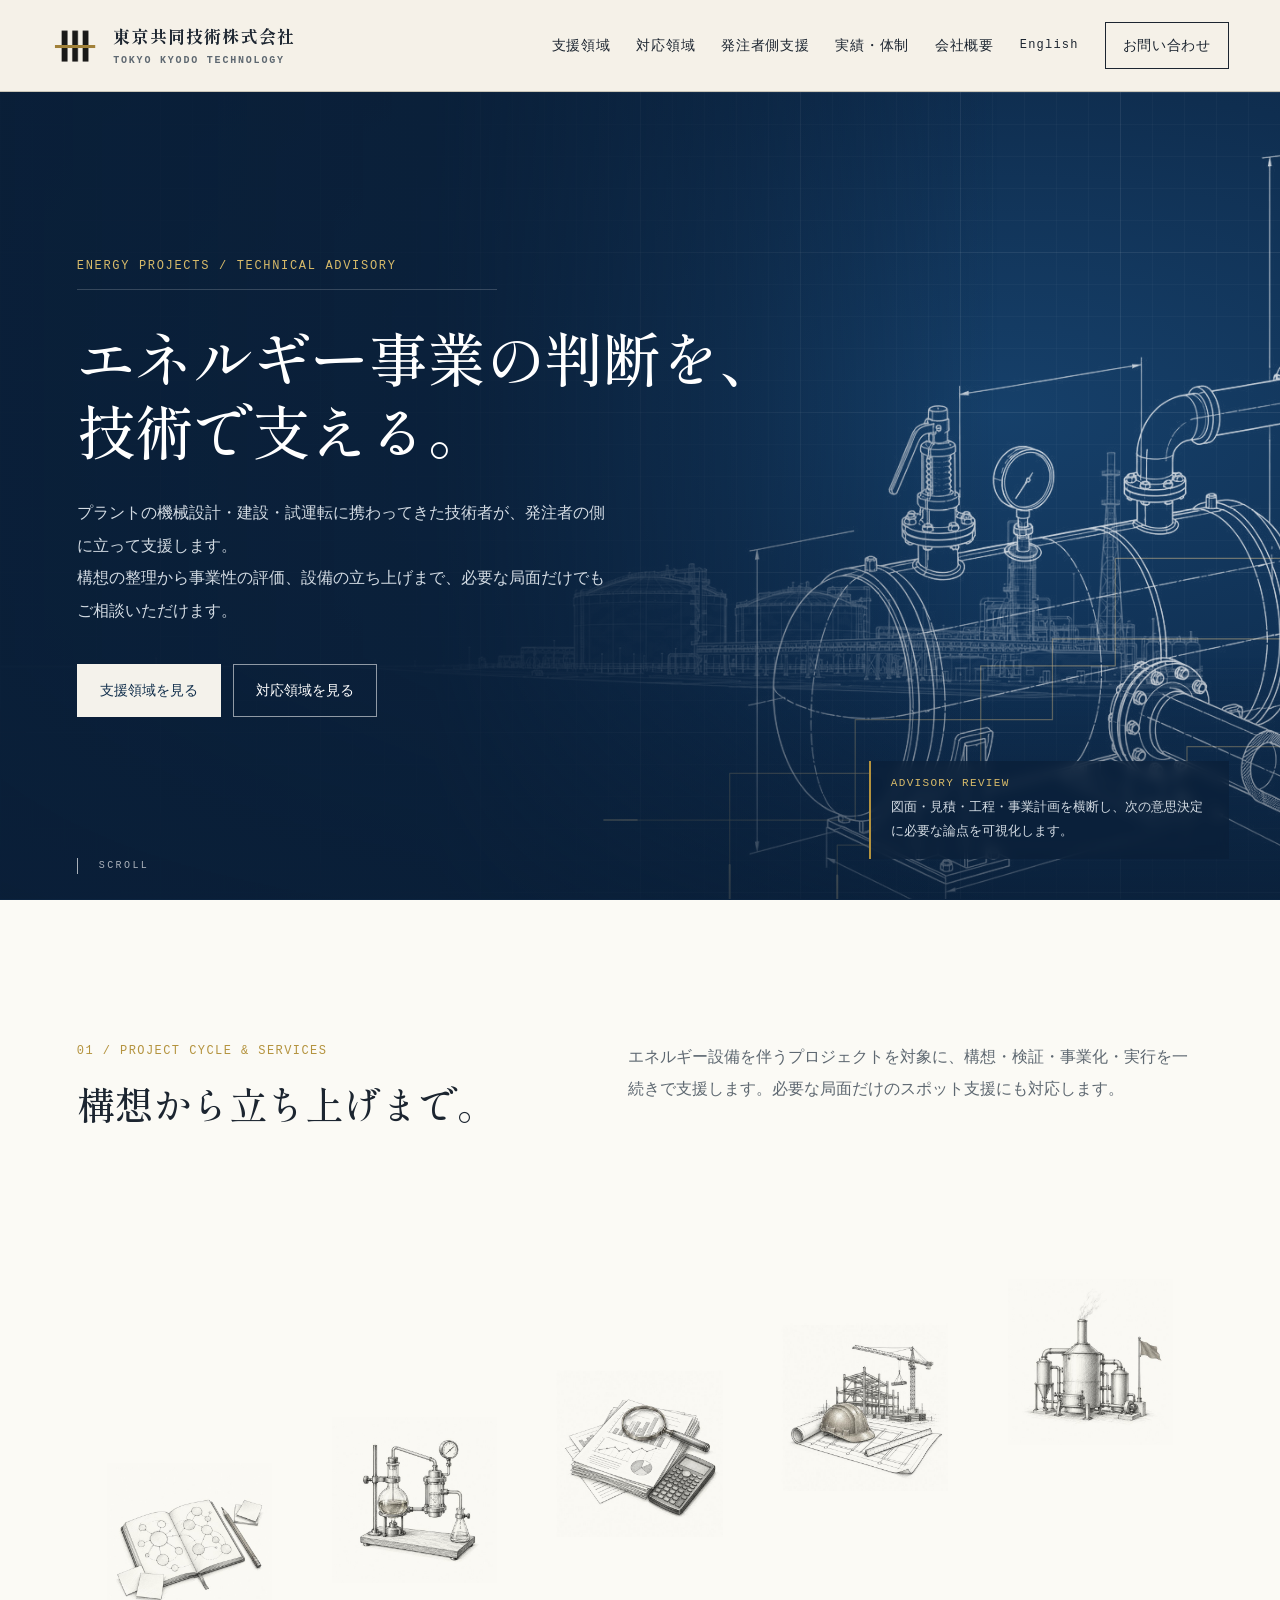
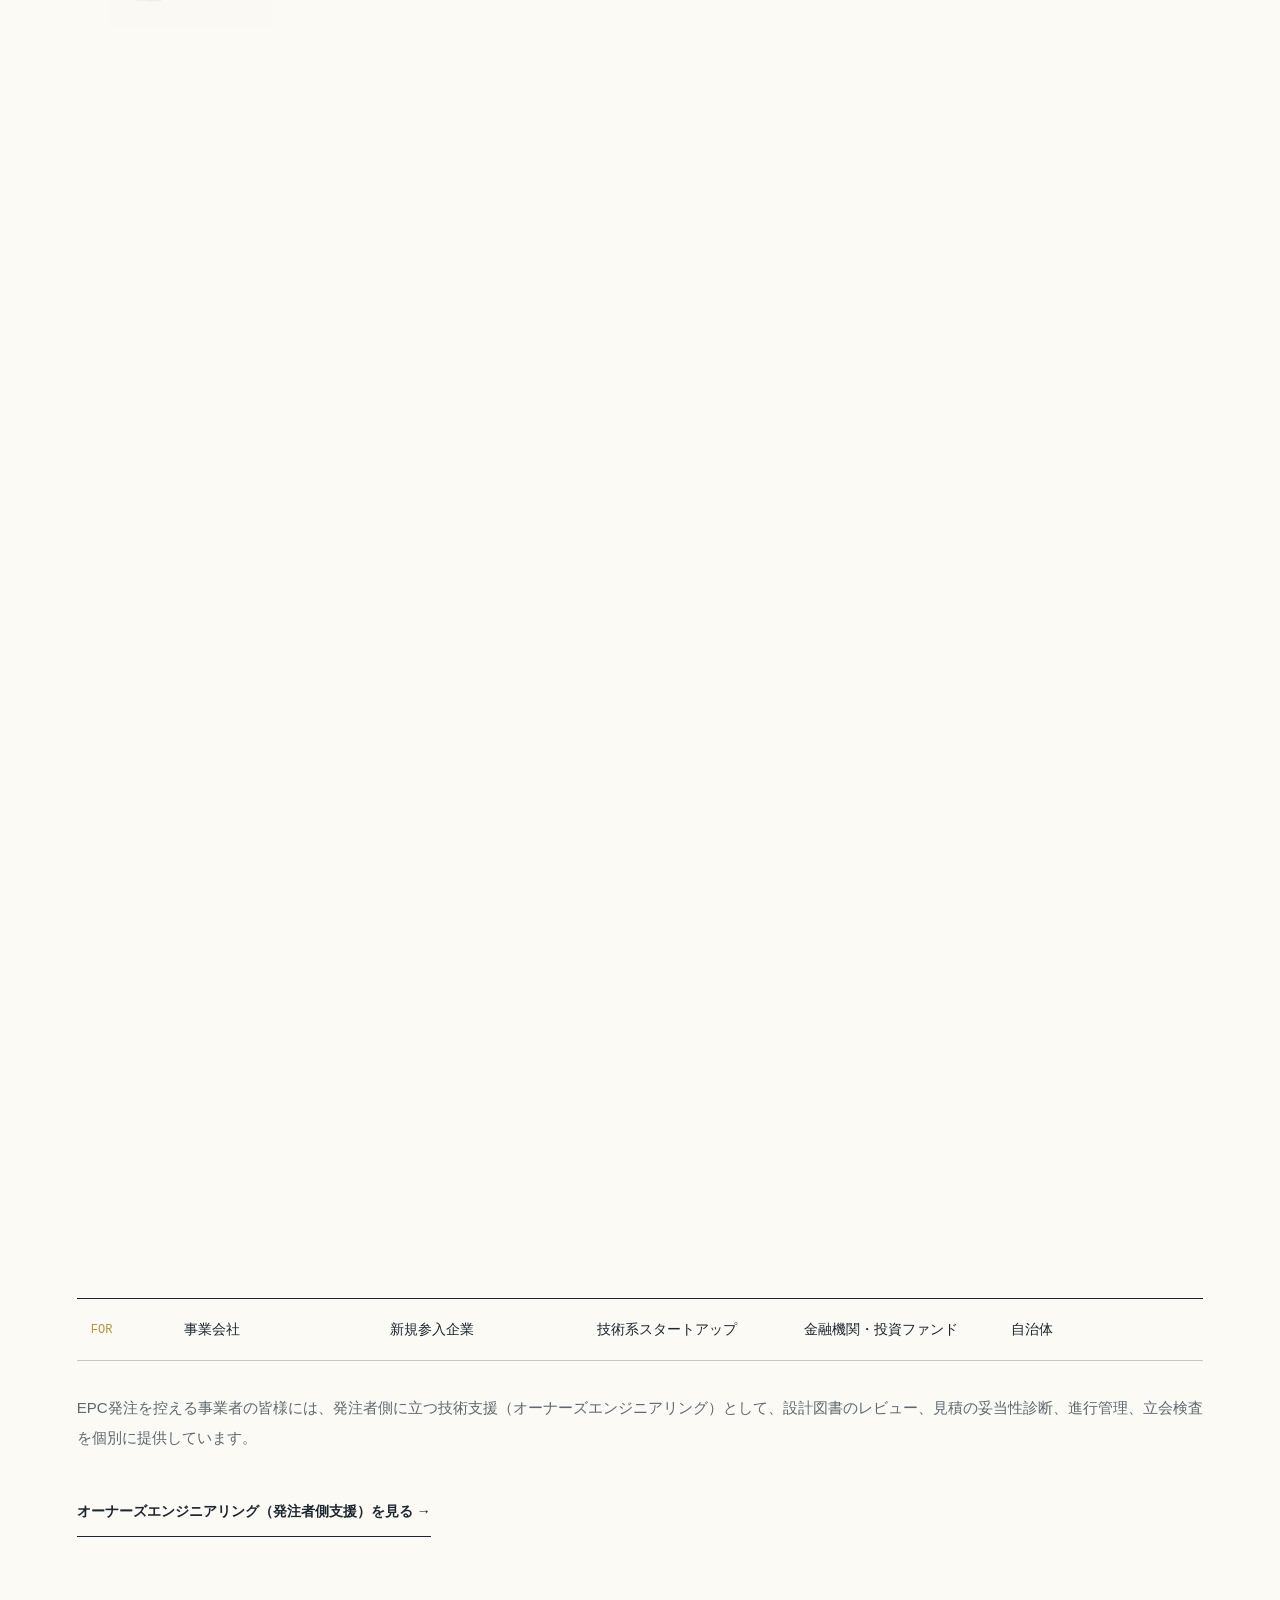
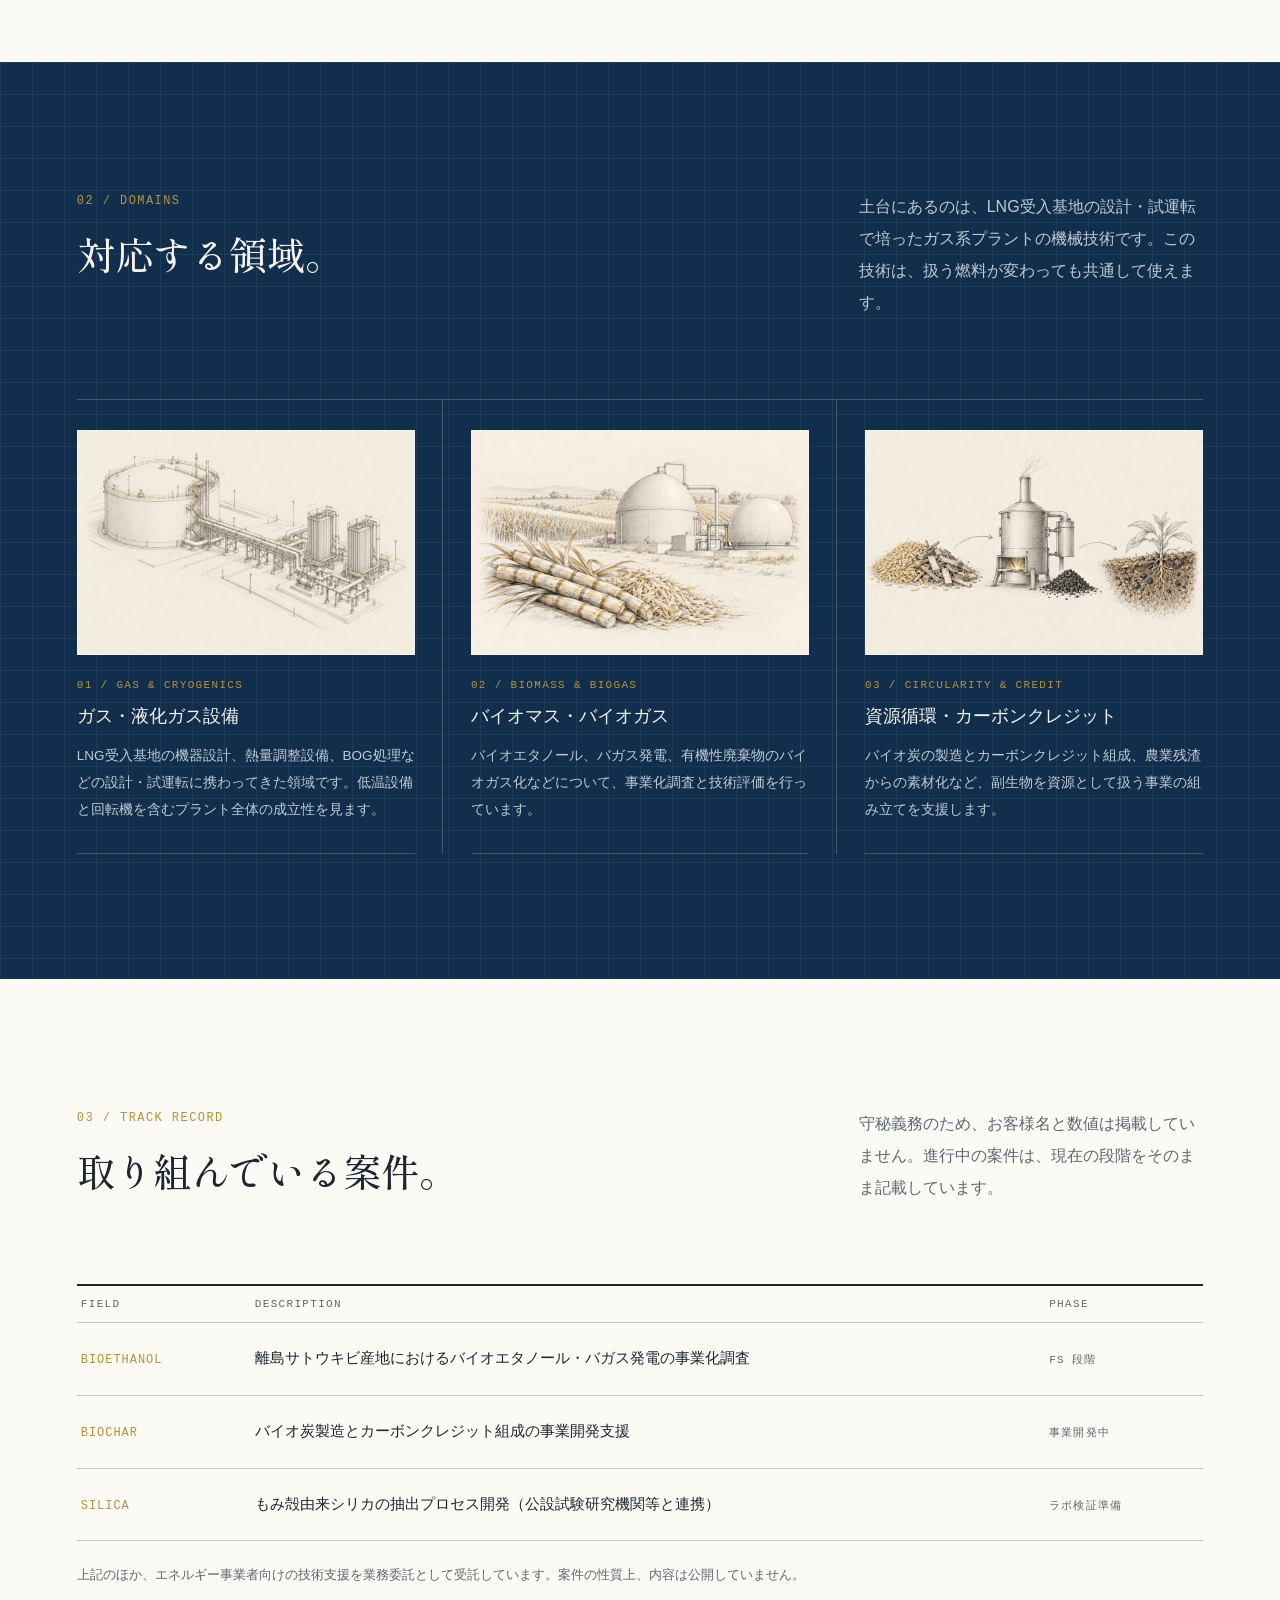
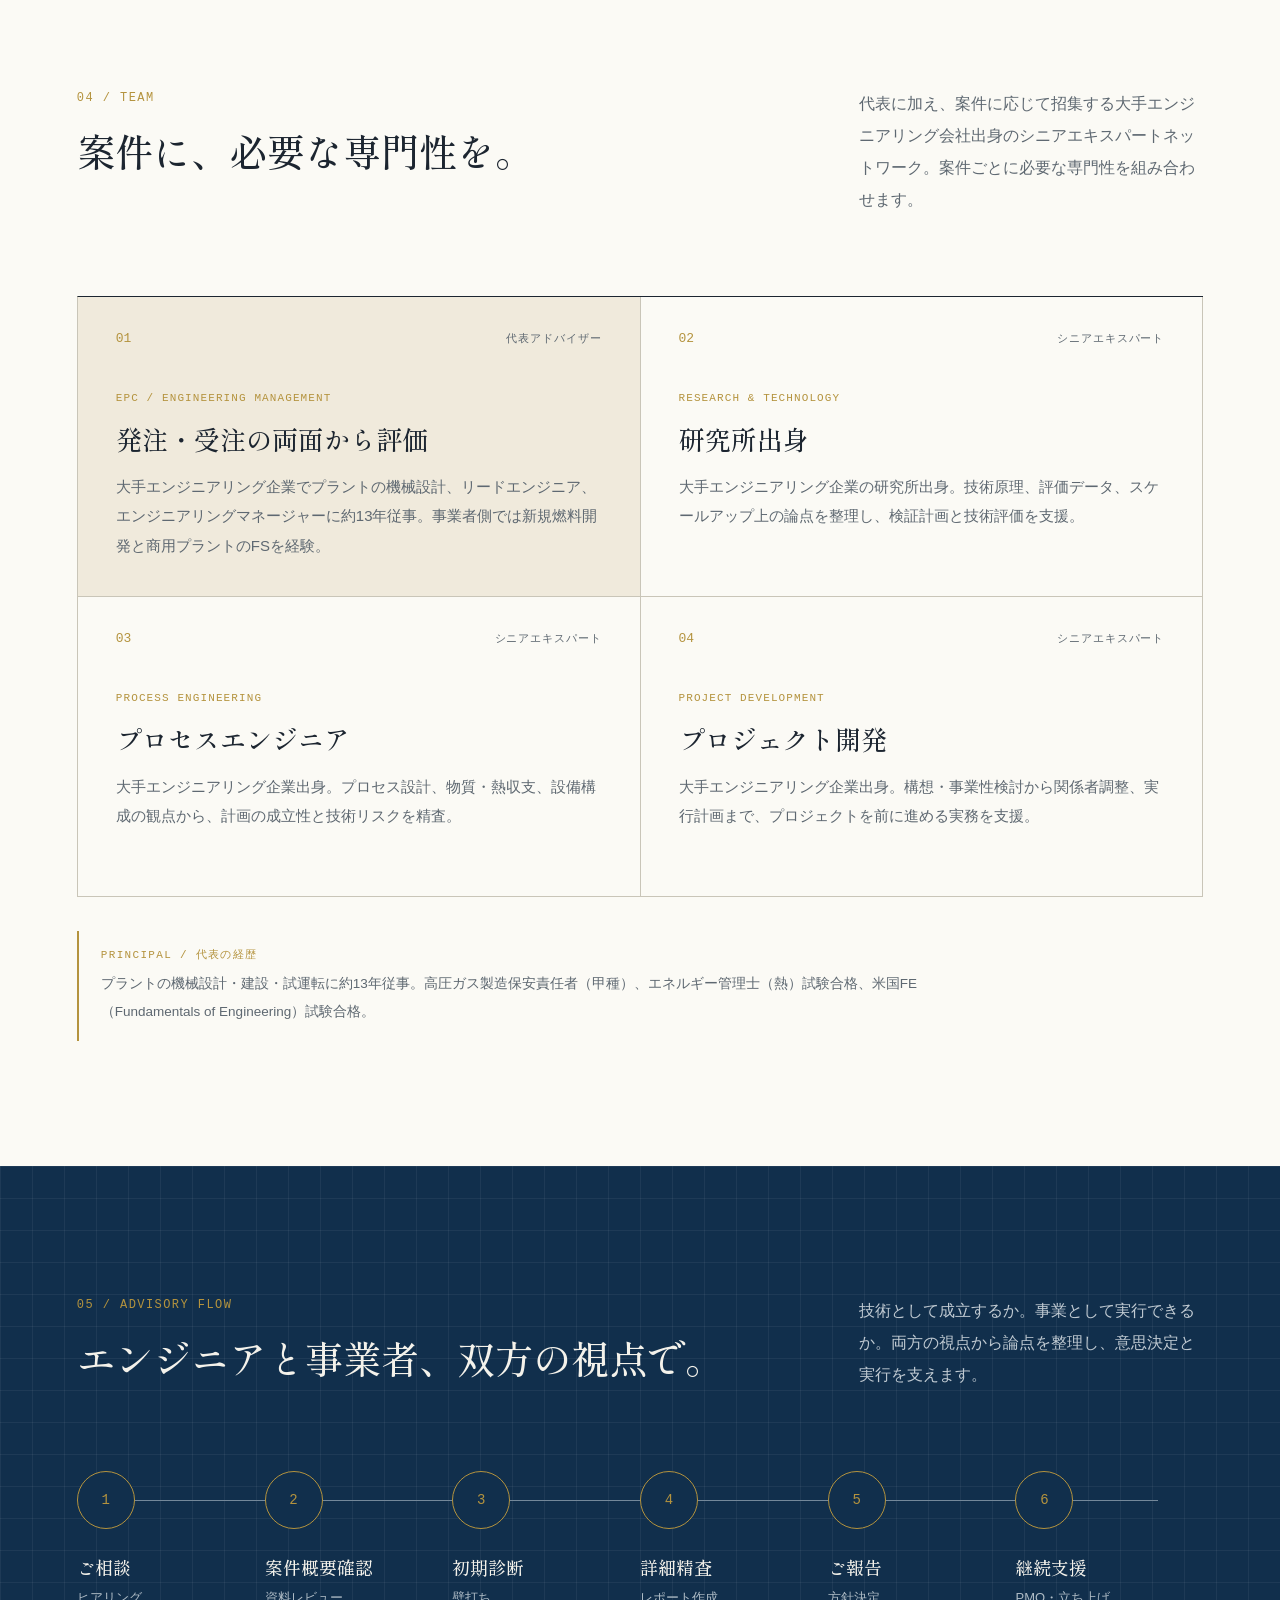
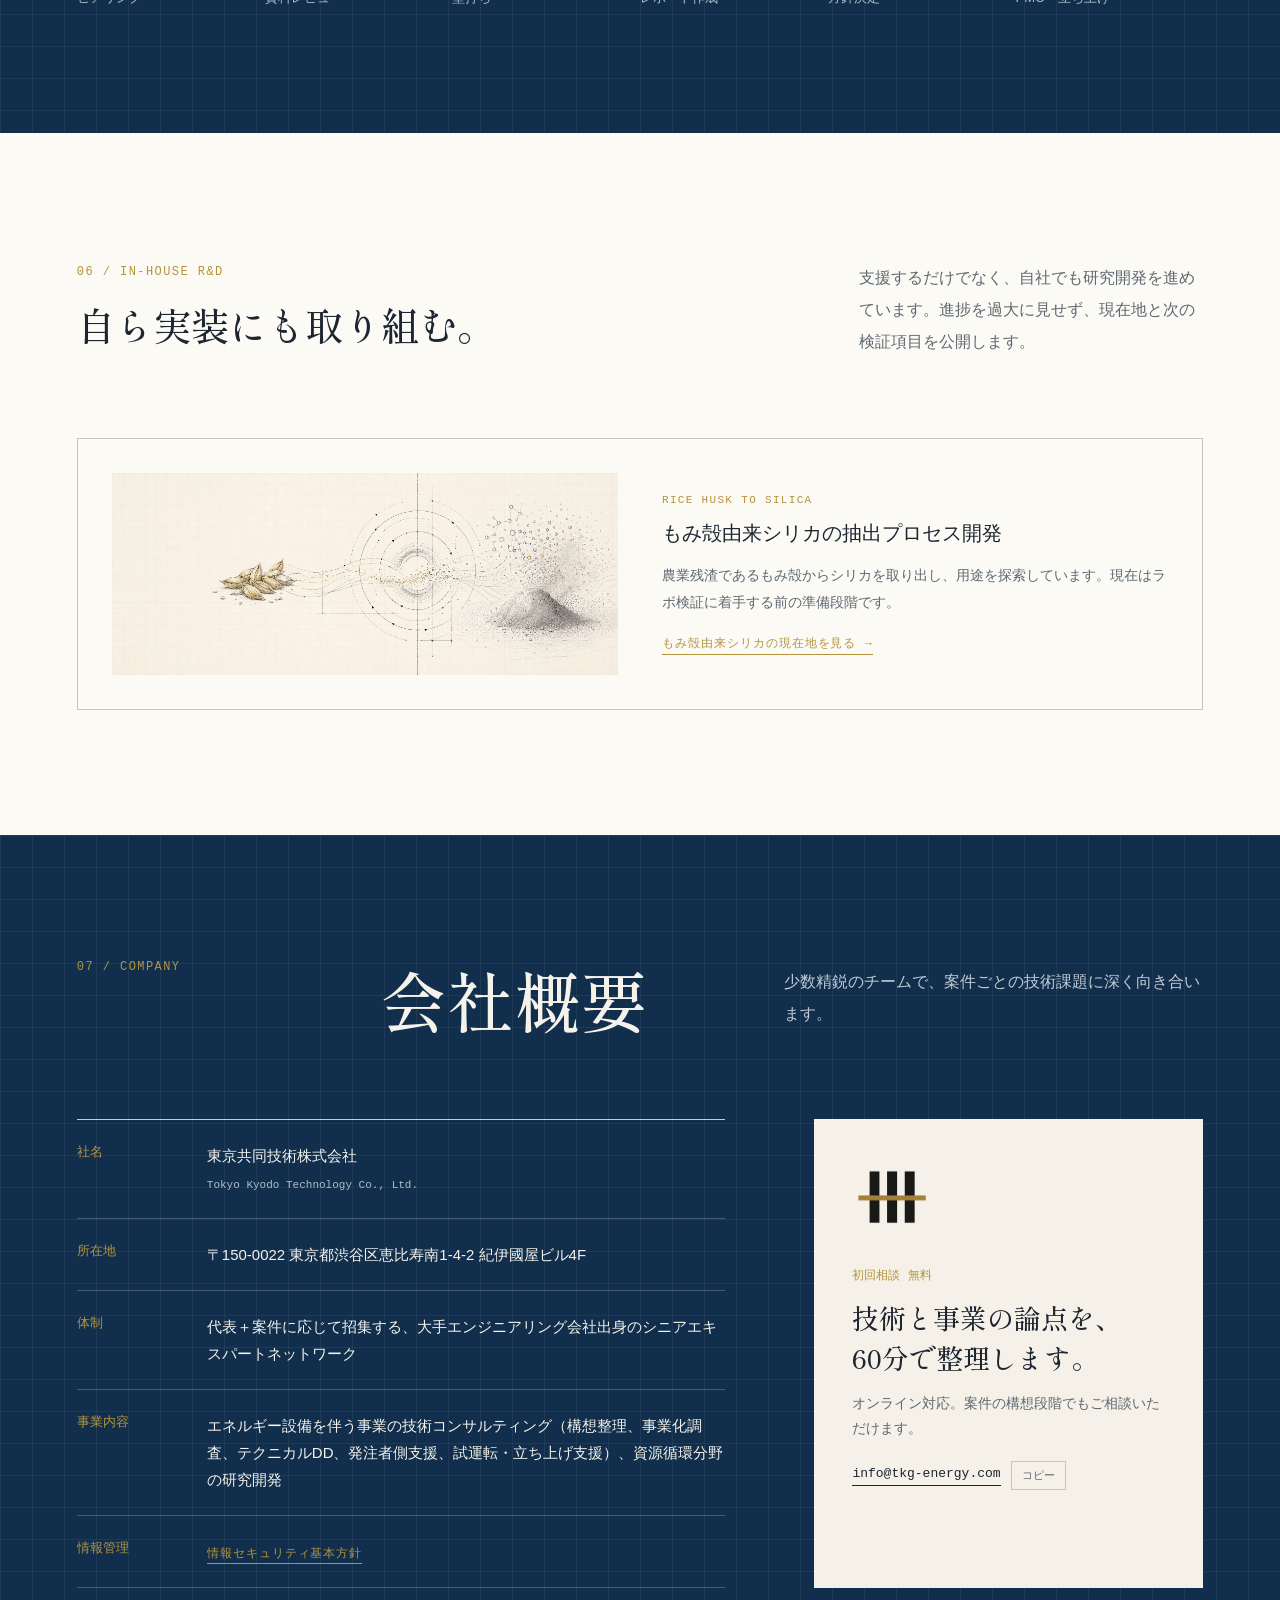
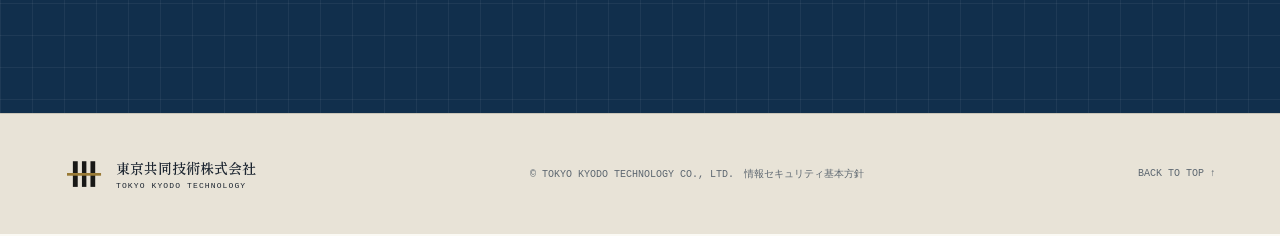
==== index.html @ c64c7f58 "Convert in-use PNG illustrations to WebP and remove unused images - owner-eng-flow-01, silica-hero, " ====
<!DOCTYPE html>
<html lang="ja">
<head>
<meta charset="UTF-8">
<meta name="viewport" content="width=device-width, initial-scale=1">
<title>東京共同技術株式会社 | エネルギー事業の技術支援</title>
<meta name="description" content="ガス・液化ガス設備、バイオマス・バイオガス、資源循環を対象に、構想・事業性評価から発注者側支援、プラントの試運転・立ち上げまでを支援する技術コンサルティング会社です。">
<meta property="og:type" content="website">
<meta property="og:site_name" content="東京共同技術株式会社">
<meta property="og:title" content="東京共同技術株式会社 | エネルギー事業の技術支援">
<meta property="og:description" content="ガス・液化ガス設備、バイオマス・バイオガス、資源循環を対象に、構想・事業性評価から発注者側支援、プラントの試運転・立ち上げまでを支援する技術コンサルティング会社です。">
<meta property="og:url" content="https://www.tkg-energy.com/">
<meta property="og:image" content="https://www.tkg-energy.com/assets/ogp.jpg">
<meta property="og:image:width" content="1200">
<meta property="og:image:height" content="630">
<meta property="og:locale" content="ja_JP">
<meta name="twitter:card" content="summary_large_image">
<link rel="canonical" href="https://www.tkg-energy.com/">
<link rel="alternate" hreflang="ja" href="https://www.tkg-energy.com/">
<link rel="alternate" hreflang="en" href="https://www.tkg-energy.com/en">
<link rel="alternate" hreflang="x-default" href="https://www.tkg-energy.com/">
<link rel="icon" type="image/svg+xml" href="assets/favicon.svg">
<link rel="stylesheet" href="assets/company.css?v=20261015">
<link rel="preconnect" href="https://fonts.googleapis.com">
<link rel="preconnect" href="https://fonts.gstatic.com" crossorigin>
<link rel="stylesheet" href="https://fonts.googleapis.com/css2?family=Shippori+Mincho:wght@500;600;700&amp;display=swap">
<link rel="stylesheet" href="assets/bp-hero.css?v=20261015c">
<link rel="stylesheet" href="assets/site-enhance.css?v=20261015d">
<script src="assets/nav.js?v=20261015" defer></script>
<script src="assets/motion.js?v=20261015g" defer></script>
<style>
/* 対応領域・実績台帳（このページ固有） */
/* 3列の内容幅をそろえるため、左右の余白は padding ではなく column-gap で取り、区切り線は ::after で描く
   （以前は両端の列だけ padding が片側0で、真ん中の図版だけ細くなっていた） */
.domain-grid{display:grid;grid-template-columns:repeat(3,minmax(0,1fr));column-gap:56px;margin-top:56px;border-top:1px solid var(--line)}
.domain-grid article{position:relative;border-bottom:1px solid var(--line);padding:30px 0}
.domain-grid article:not(:last-child)::after{content:"";position:absolute;top:0;bottom:-1px;right:-28px;border-right:1px solid var(--line)}
.blueprint .domain-grid article::after{border-color:#ffffff33}
.domain-grid span{font:11px monospace;color:var(--gold);letter-spacing:.12em;display:block;margin-bottom:12px}
.domain-grid h3{margin:0 0 12px;font-size:18px;line-height:1.5}
.domain-grid p{margin:0;font-size:13.5px;line-height:2;color:var(--muted)}
/* 紺地（.blueprint）の上では --muted が読めない（コントラスト2.4:1）ため、見出し横の説明文と同じ色にそろえる */
.blueprint .domain-grid{border-top-color:#ffffff33}
.blueprint .domain-grid article{border-color:#ffffff33}
.blueprint .domain-grid p{color:#c0cad2}
/* 2026-10-15 追加: 対応領域の図版（Codex作の線画） */
.domain-fig{margin:0 0 24px;aspect-ratio:3/2;overflow:hidden;background:var(--paper);border:1px solid #ffffff33}
.domain-fig img{width:100%;height:100%;object-fit:cover;display:block;transition:transform .6s ease}
.domain-grid article:hover .domain-fig img{transform:scale(1.03)}
/* 2026-10-15 追加: 支援領域を「階段」で見せる（段ごとに挿絵＋アイコン、文字は最小限） */
.stairs{list-style:none;margin:60px 0 64px;padding:0;display:grid;grid-template-columns:repeat(5,minmax(0,1fr));align-items:end}
.stairs li{display:flex;flex-direction:column;min-width:0}
.stair-art{margin:0 auto 6px;width:84%;aspect-ratio:1/1}
.stair-art img{width:100%;height:100%;object-fit:contain;mix-blend-mode:multiply;display:block;transition:transform .5s ease}
.stairs li:hover .stair-art img{transform:translateY(-4px)}
.stair-tread{position:relative;height:calc(150px + var(--i) * 46px);padding:40px 20px 0;border-top:2px solid var(--ink);border-right:1px solid var(--line);background-color:var(--paper);background-image:linear-gradient(#1c25300a 1px,#0000 1px),linear-gradient(90deg,#1c25300a 1px,#0000 1px);background-size:16px 16px}
.stairs li:first-child .stair-tread{border-left:1px solid var(--line)}
.stairs li:last-child .stair-tread{background-color:var(--blue);background-image:linear-gradient(#ffffff0e 1px,#0000 1px),linear-gradient(90deg,#ffffff0e 1px,#0000 1px);border-color:var(--blue);color:#f4f2eb}
.stair-icon{position:absolute;top:-25px;left:18px;width:48px;height:48px;border:1px solid var(--gold);border-radius:50%;background:var(--white);display:grid;place-items:center}
.stair-icon svg{width:24px;height:24px;fill:none;stroke:var(--gold);stroke-width:1.5;stroke-linecap:round;stroke-linejoin:round}
.stairs small{display:block;font:11px monospace;letter-spacing:.1em;color:var(--gold)}
.stairs h3{margin:8px 0 6px;font:500 19px/1.4 var(--serif,serif)}
.stairs p{margin:0;font-size:13px;line-height:1.7;color:var(--muted)}
.stairs li:last-child p{color:#c0cad2}
@media (max-width:1180px){
  .stair-tread{padding:36px 14px 0}
  .stairs h3{font-size:17px}
}
@media (max-width:900px){
  .stairs{grid-template-columns:1fr;gap:14px;margin:40px 0 48px}
  .stairs li{flex-direction:row;align-items:center;gap:8px}
  .stair-art{flex:none;width:56px;margin:0}
  .stair-tread{flex:1;min-width:0;height:auto;padding:12px 12px 12px 58px;border:1px solid var(--line);border-top:2px solid var(--ink)}
  .stairs li:first-child .stair-tread{border-left:1px solid var(--line)}
  .stair-icon{top:50%;left:12px;transform:translateY(-50%);width:38px;height:38px}
  .stair-icon svg{width:20px;height:20px}
  .stairs h3{font-size:16px;margin:3px 0 1px}
  .stairs p{font-size:12.5px}
}
.ledger{margin-top:52px;border-top:2px solid var(--ink)}
.ledger-row{display:grid;grid-template-columns:150px 1fr 150px;gap:24px;padding:22px 4px;border-bottom:1px solid var(--line);align-items:baseline}
.ledger-head{display:grid;grid-template-columns:150px 1fr 150px;gap:24px;font:11px monospace;letter-spacing:.12em;color:var(--muted);padding:12px 4px;border-bottom:1px solid var(--line)}
.ledger-row .field{font:12px monospace;color:var(--gold);letter-spacing:.08em}
.ledger-row .body{font-size:14.5px;line-height:1.9}
.ledger-row .phase{font:11px monospace;letter-spacing:.1em;color:var(--muted)}
.ledger-note{margin-top:22px;font-size:12.5px;line-height:2;color:var(--muted);max-width:820px}
.rd-mini{display:grid;grid-template-columns:1fr 1fr;gap:44px;align-items:center;margin-top:52px;border:1px solid var(--line);padding:34px}
.rd-mini img{width:100%;height:auto;display:block}
.rd-mini span{font:11px monospace;color:var(--gold);letter-spacing:.12em;display:block;margin-bottom:12px}
.rd-mini h3{margin:0 0 14px;font-size:20px;line-height:1.5}
.rd-mini p{margin:0 0 14px;font-size:13.5px;line-height:2;color:var(--muted)}
.rd-mini a{font:12px monospace;letter-spacing:.08em;color:var(--gold);text-decoration:none;border-bottom:1px solid var(--gold);padding-bottom:3px}
.principal-note{margin-top:34px;border-left:2px solid var(--gold);padding:16px 22px;max-width:880px;font-size:13.5px;line-height:2.05;color:var(--muted)}
.principal-note b{font:11px monospace;color:var(--gold);letter-spacing:.12em;display:block;margin-bottom:8px}
.policy-link{font:12px monospace;letter-spacing:.08em;color:var(--gold);text-decoration:none;border-bottom:1px solid var(--gold);padding-bottom:2px}
@media (max-width:900px){
  .domain-grid{grid-template-columns:1fr}
  .domain-grid article{padding:26px 0}
  .domain-grid article::after{display:none}
  .ledger-row{grid-template-columns:1fr;gap:8px}
  .ledger-head{display:none}
  .rd-mini{grid-template-columns:1fr;gap:26px}
}
</style>
</head>
<body class="antialiased">
<main>
<header class="site-header">
  <a class="brand" href="#top" aria-label="東京共同技術株式会社 トップ">
    <img src="assets/logo.png" alt="東京共同技術株式会社 ロゴ">
    <span>東京共同技術株式会社<small>TOKYO KYODO TECHNOLOGY</small></span>
  </a>
  <nav aria-label="メインナビゲーション">
    <a href="#services">支援領域</a>
    <a href="#domains">対応領域</a>
    <a href="owners-engineering">発注者側支援</a>
    <a href="#track-record">実績・体制</a>
    <a href="#company">会社概要</a>
    <a class="nav-lang" href="en" lang="en" hreflang="en">English</a>
    <a class="nav-cta" href="#contact">お問い合わせ</a>
  </nav>
</header>

<section class="bp-hero" id="top">
  <div class="bp-stage" aria-hidden="true">
    <div class="bp-grid"></div>
    <img class="bp-layer bp-far" src="assets/hero-bp-far.jpg?v=1" alt="" width="1536" height="1024" decoding="async">
    <img class="bp-layer bp-near" src="assets/hero-bp-near.jpg?v=1" alt="" width="1536" height="1024" decoding="async">
    <svg class="bp-flow" viewBox="0 0 1600 900" preserveAspectRatio="xMidYMid slice">
      <path class="route" pathLength="1" d="M760 812H1040V700H1260V610H1600"/>
      <path class="route" pathLength="1" d="M900 900V760H1180V640H1330V520H1600"/>
      <path class="route" pathLength="1" d="M1020 900V840H1410V730H1600"/>
      <path class="pulse" pathLength="1" d="M760 812H1040V700H1260V610H1600"/>
      <path class="pulse p2" pathLength="1" d="M900 900V760H1180V640H1330V520H1600"/>
      <path class="pulse p3" pathLength="1" d="M1020 900V840H1410V730H1600"/>
    </svg>
    <div class="bp-shade"></div>
  </div>
  <div class="bp-copy">
    <p class="bp-eyebrow">ENERGY PROJECTS / TECHNICAL ADVISORY</p>
    <h1><span>エネルギー事業の判断を、</span><span>技術で支える。</span></h1>
    <p class="bp-lead">プラントの機械設計・建設・試運転に携わってきた技術者が、発注者の側に立って支援します。<br>構想の整理から事業性の評価、設備の立ち上げまで、必要な局面だけでもご相談いただけます。</p>
    <div class="bp-actions">
      <a class="primary" href="#services">支援領域を見る</a>
      <a class="secondary" href="#domains">対応領域を見る</a>
    </div>
  </div>
  <div class="bp-caption">
    <span>ADVISORY REVIEW</span>
    <p>図面・見積・工程・事業計画を横断し、次の意思決定に必要な論点を可視化します。</p>
  </div>
  <a class="bp-scroll" href="#services">SCROLL</a>
</section>

<section class="section scope" id="services">
  <div class="cycle-pin"><div class="cycle-sticky">
  <div class="compact-heading">
    <div><span>01 / PROJECT CYCLE &amp; SERVICES</span><h2>構想から立ち上げまで。</h2></div>
    <p>エネルギー設備を伴うプロジェクトを対象に、構想・検証・事業化・実行を一続きで支援します。必要な局面だけのスポット支援にも対応します。</p>
  </div>
  <ol class="stairs" aria-label="プロジェクトの5段階">
    <li style="--i:0">
      <figure class="stair-art"><img src="assets/step-concept.jpg?v=2" alt="" width="640" height="640" loading="lazy" decoding="async"></figure>
      <div class="stair-tread">
        <span class="stair-icon" aria-hidden="true"><svg viewBox="0 0 24 24"><path d="M9 18h6M10 21h4"/><path d="M12 3a6 6 0 0 0-3.6 10.8c.7.5 1.1 1.3 1.1 2.1V16h5v-.1c0-.8.4-1.6 1.1-2.1A6 6 0 0 0 12 3z"/></svg></span>
        <small>01 / CONCEPT</small>
        <h3>構想・課題整理</h3>
        <p>成立条件と課題を整理</p>
      </div>
    </li>
    <li style="--i:1">
      <figure class="stair-art"><img src="assets/step-poc.jpg?v=2" alt="" width="640" height="640" loading="lazy" decoding="async"></figure>
      <div class="stair-tread">
        <span class="stair-icon" aria-hidden="true"><svg viewBox="0 0 24 24"><path d="M9 3h6M10 3v6l-5.6 9.6A1.6 1.6 0 0 0 5.8 21h12.4a1.6 1.6 0 0 0 1.4-2.4L14 9V3"/><path d="M7.2 15h9.6"/></svg></span>
        <small>02 / PoC</small>
        <h3>PoC・妥当性検証</h3>
        <p>検証方法と判断条件を設計</p>
      </div>
    </li>
    <li style="--i:2">
      <figure class="stair-art"><img src="assets/step-fs.jpg?v=2" alt="" width="640" height="640" loading="lazy" decoding="async"></figure>
      <div class="stair-tread">
        <span class="stair-icon" aria-hidden="true"><svg viewBox="0 0 24 24"><path d="M4 20V11M8.5 20V7M13 20v-5"/><circle cx="16.5" cy="8.5" r="3.5"/><path d="m19 11 2.5 2.5"/></svg></span>
        <small>03 / FS / DD</small>
        <h3>事業性・リスク評価</h3>
        <p>テクニカルDD・見積診断</p>
      </div>
    </li>
    <li style="--i:3">
      <figure class="stair-art"><img src="assets/step-execution.jpg?v=2" alt="" width="640" height="640" loading="lazy" decoding="async"></figure>
      <div class="stair-tread">
        <span class="stair-icon" aria-hidden="true"><svg viewBox="0 0 24 24"><path d="M4 16v-2a8 8 0 0 1 16 0v2"/><path d="M10 6.3V4h4v2.3"/><path d="M2.5 16h19v3h-19z"/></svg></span>
        <small>04 / EXECUTION</small>
        <h3>設計・実行支援</h3>
        <p>設計・調達・建設を横断</p>
      </div>
    </li>
    <li style="--i:4">
      <figure class="stair-art"><img src="assets/step-implement.jpg?v=2" alt="" width="640" height="640" loading="lazy" decoding="async"></figure>
      <div class="stair-tread">
        <span class="stair-icon" aria-hidden="true"><svg viewBox="0 0 24 24"><path d="M6 21V3.5"/><path d="M6 4h12l-2.5 4L18 12H6"/><path d="M3.5 21h7"/></svg></span>
        <small>05 / IMPLEMENT</small>
        <h3>立ち上げ・社会実装</h3>
        <p>試運転から運用定着まで</p>
      </div>
    </li>
  </ol>
  </div></div>
  <div class="audience">
    <span>FOR</span>
    <p>事業会社</p><p>新規参入企業</p><p>技術系スタートアップ</p><p>金融機関・投資ファンド</p><p>自治体</p>
  </div>
  <div class="rd-copy" style="margin-top:2rem">
    <p>EPC発注を控える事業者の皆様には、発注者側に立つ技術支援（オーナーズエンジニアリング）として、設計図書のレビュー、見積の妥当性診断、進行管理、立会検査を個別に提供しています。</p>
    <a href="owners-engineering">オーナーズエンジニアリング（発注者側支援）を見る →</a>
  </div>
</section>

<section class="section blueprint" id="domains">
  <div class="compact-heading">
    <div><span>02 / DOMAINS</span><h2>対応する領域。</h2></div>
    <p>土台にあるのは、LNG受入基地の設計・試運転で培ったガス系プラントの機械技術です。この技術は、扱う燃料が変わっても共通して使えます。</p>
  </div>
  <div class="domain-grid">
    <article>
      <figure class="domain-fig"><img src="assets/domain-gas.jpg" alt="ガス・液化ガス設備の線画（低温貯槽・配管ラック・気化器）" width="960" height="640" loading="lazy" decoding="async"></figure>
      <span>01 / GAS &amp; CRYOGENICS</span>
      <h3>ガス・液化ガス設備</h3>
      <p>LNG受入基地の機器設計、熱量調整設備、BOG処理などの設計・試運転に携わってきた領域です。低温設備と回転機を含むプラント全体の成立性を見ます。</p>
    </article>
    <article>
      <figure class="domain-fig"><img src="assets/domain-biomass.jpg" alt="バイオマス・バイオガスの線画（サトウキビとバガス、発酵槽）" width="960" height="640" loading="lazy" decoding="async"></figure>
      <span>02 / BIOMASS &amp; BIOGAS</span>
      <h3>バイオマス・バイオガス</h3>
      <p>バイオエタノール、バガス発電、有機性廃棄物のバイオガス化などについて、事業化調査と技術評価を行っています。</p>
    </article>
    <article>
      <figure class="domain-fig"><img src="assets/domain-circular.jpg" alt="資源循環の線画（もみ殻・木くず、炭化炉、土に戻るバイオ炭）" width="960" height="640" loading="lazy" decoding="async"></figure>
      <span>03 / CIRCULARITY &amp; CREDIT</span>
      <h3>資源循環・カーボンクレジット</h3>
      <p>バイオ炭の製造とカーボンクレジット組成、農業残渣からの素材化など、副生物を資源として扱う事業の組み立てを支援します。</p>
    </article>
  </div>
</section>

<section class="section" id="track-record">
  <div class="compact-heading">
    <div><span>03 / TRACK RECORD</span><h2>取り組んでいる案件。</h2></div>
    <p>守秘義務のため、お客様名と数値は掲載していません。進行中の案件は、現在の段階をそのまま記載しています。</p>
  </div>
  <div class="ledger">
    <div class="ledger-head">
      <div>FIELD</div><div>DESCRIPTION</div><div>PHASE</div>
    </div>
    <div class="ledger-row">
      <div class="field">BIOETHANOL</div>
      <div class="body">離島サトウキビ産地におけるバイオエタノール・バガス発電の事業化調査</div>
      <div class="phase">FS 段階</div>
    </div>
    <div class="ledger-row">
      <div class="field">BIOCHAR</div>
      <div class="body">バイオ炭製造とカーボンクレジット組成の事業開発支援</div>
      <div class="phase">事業開発中</div>
    </div>
    <div class="ledger-row">
      <div class="field">SILICA</div>
      <div class="body">もみ殻由来シリカの抽出プロセス開発（公設試験研究機関等と連携）</div>
      <div class="phase">ラボ検証準備</div>
    </div>
  </div>
  <p class="ledger-note">上記のほか、エネルギー事業者向けの技術支援を業務委託として受託しています。案件の性質上、内容は公開していません。</p>

  <div class="compact-heading" style="margin-top:96px">
    <div><span>04 / TEAM</span><h2>案件に、必要な専門性を。</h2></div>
    <p>代表に加え、案件に応じて招集する大手エンジニアリング会社出身のシニアエキスパートネットワーク。案件ごとに必要な専門性を組み合わせます。</p>
  </div>
  <div class="advisor-grid">
    <article>
      <div class="advisor-index"><span>01</span><small>代表アドバイザー</small></div>
      <b>EPC / ENGINEERING MANAGEMENT</b>
      <h3>発注・受注の両面から評価</h3>
      <p>大手エンジニアリング企業でプラントの機械設計、リードエンジニア、エンジニアリングマネージャーに約13年従事。事業者側では新規燃料開発と商用プラントのFSを経験。</p>
    </article>
    <article>
      <div class="advisor-index"><span>02</span><small>シニアエキスパート</small></div>
      <b>RESEARCH &amp; TECHNOLOGY</b>
      <h3>研究所出身</h3>
      <p>大手エンジニアリング企業の研究所出身。技術原理、評価データ、スケールアップ上の論点を整理し、検証計画と技術評価を支援。</p>
    </article>
    <article>
      <div class="advisor-index"><span>03</span><small>シニアエキスパート</small></div>
      <b>PROCESS ENGINEERING</b>
      <h3>プロセスエンジニア</h3>
      <p>大手エンジニアリング企業出身。プロセス設計、物質・熱収支、設備構成の観点から、計画の成立性と技術リスクを精査。</p>
    </article>
    <article>
      <div class="advisor-index"><span>04</span><small>シニアエキスパート</small></div>
      <b>PROJECT DEVELOPMENT</b>
      <h3>プロジェクト開発</h3>
      <p>大手エンジニアリング企業出身。構想・事業性検討から関係者調整、実行計画まで、プロジェクトを前に進める実務を支援。</p>
    </article>
  </div>
  <div class="principal-note">
    <b>PRINCIPAL / 代表の経歴</b>
    プラントの機械設計・建設・試運転に約13年従事。高圧ガス製造保安責任者（甲種）、エネルギー管理士（熱）試験合格、米国FE（Fundamentals of Engineering）試験合格。
  </div>
</section>

<section class="section method blueprint">
  <div class="compact-heading">
    <div><span>05 / ADVISORY FLOW</span><h2>エンジニアと事業者、双方の視点で。</h2></div>
    <p>技術として成立するか。事業として実行できるか。両方の視点から論点を整理し、意思決定と実行を支えます。</p>
  </div>
  <div class="method-grid">
    <article><span>1</span><h3>ご相談</h3><p>ヒアリング</p></article>
    <article><span>2</span><h3>案件概要確認</h3><p>資料レビュー</p></article>
    <article><span>3</span><h3>初期診断</h3><p>壁打ち</p></article>
    <article><span>4</span><h3>詳細精査</h3><p>レポート作成</p></article>
    <article><span>5</span><h3>ご報告</h3><p>方針決定</p></article>
    <article><span>6</span><h3>継続支援</h3><p>PMO・立ち上げ</p></article>
  </div>
</section>

<section class="section" id="rd">
  <div class="compact-heading">
    <div><span>06 / IN-HOUSE R&amp;D</span><h2>自ら実装にも取り組む。</h2></div>
    <p>支援するだけでなく、自社でも研究開発を進めています。進捗を過大に見せず、現在地と次の検証項目を公開します。</p>
  </div>
  <div class="rd-mini">
    <img src="assets/silica-hero.webp" alt="もみ殻からシリカへ至る資源循環の技術スケッチ">
    <div>
      <span>RICE HUSK TO SILICA</span>
      <h3>もみ殻由来シリカの抽出プロセス開発</h3>
      <p>農業残渣であるもみ殻からシリカを取り出し、用途を探索しています。現在はラボ検証に着手する前の準備段階です。</p>
      <a href="silica.html">もみ殻由来シリカの現在地を見る →</a>
    </div>
  </div>
</section>

<section class="section company blueprint" id="company">
  <div class="section-heading">
    <span>07 / COMPANY</span><h2>会社概要</h2>
    <p>少数精鋭のチームで、案件ごとの技術課題に深く向き合います。</p>
  </div>
  <div class="company-grid">
    <dl>
      <div><dt>社名</dt><dd>東京共同技術株式会社<br><small>Tokyo Kyodo Technology Co., Ltd.</small></dd></div>
      <div><dt>所在地</dt><dd>〒150-0022 東京都渋谷区恵比寿南1-4-2 紀伊國屋ビル4F</dd></div>
      <div><dt>体制</dt><dd>代表＋案件に応じて招集する、大手エンジニアリング会社出身のシニアエキスパートネットワーク</dd></div>
      <div><dt>事業内容</dt><dd>エネルギー設備を伴う事業の技術コンサルティング（構想整理、事業化調査、テクニカルDD、発注者側支援、試運転・立ち上げ支援）、資源循環分野の研究開発</dd></div>
      <div><dt>情報管理</dt><dd><a class="policy-link" href="security-policy">情報セキュリティ基本方針</a></dd></div>
    </dl>
    <div class="contact-card" id="contact">
      <img src="assets/logo.png" alt="">
      <span>初回相談 無料</span>
      <h3>技術と事業の論点を、<br>60分で整理します。</h3>
      <p>オンライン対応。案件の構想段階でもご相談いただけます。</p>
      <div class="contact-email-row">
        <a href="mailto:info@tkg-energy.com">info@tkg-energy.com</a>
        <button type="button" class="copy-email" data-email="info@tkg-energy.com" aria-label="メールアドレスをコピー">コピー</button>
      </div>
      <p class="copy-note" aria-live="polite"></p>
    </div>
  </div>
</section>

<footer class="footer">
  <div class="footer-brand">
    <img src="assets/logo.png" alt="">
    <p>東京共同技術株式会社<small>TOKYO KYODO TECHNOLOGY</small></p>
  </div>
  <p>© TOKYO KYODO TECHNOLOGY CO., LTD.　<a href="security-policy" style="color:inherit">情報セキュリティ基本方針</a></p>
  <a href="#top">BACK TO TOP ↑</a>
</footer>
</main>

<script>
document.querySelectorAll('.copy-email').forEach(function(btn){
  btn.addEventListener('click', function(){
    var email = btn.getAttribute('data-email');
    var card = btn.closest('.contact-card');
    var note = card ? card.querySelector('.copy-note') : null;
    var done = function(text){ if(note){ note.textContent = text; } };
    if (navigator.clipboard && navigator.clipboard.writeText) {
      navigator.clipboard.writeText(email).then(function(){ done('コピーしました: ' + email); }).catch(function(){ done(email); });
    } else {
      done(email);
    }
  });
});
</script>
</body>
</html>
---- assets/company.css ----
/*! tailwindcss v4.2.1 | MIT License | https://tailwindcss.com */
@layer theme{:root,:host{--font-sans:ui-sans-serif, system-ui, sans-serif, "Apple Color Emoji", "Segoe UI Emoji", "Segoe UI Symbol", "Noto Color Emoji";--font-mono:ui-monospace, SFMono-Regular, Menlo, Monaco, Consolas, "Liberation Mono", "Courier New", monospace;--spacing:.25rem;--default-font-family:var(--font-sans);--default-mono-font-family:var(--font-mono)}}@layer base{*,:after,:before,::backdrop{box-sizing:border-box;border:0 solid;margin:0;padding:0}::file-selector-button{box-sizing:border-box;border:0 solid;margin:0;padding:0}html,:host{-webkit-text-size-adjust:100%;tab-size:4;line-height:1.5;font-family:var(--default-font-family,ui-sans-serif, system-ui, sans-serif, "Apple Color Emoji", "Segoe UI Emoji", "Segoe UI Symbol", "Noto Color Emoji");font-feature-settings:var(--default-font-feature-settings,normal);font-variation-settings:var(--default-font-variation-settings,normal);-webkit-tap-highlight-color:transparent}hr{height:0;color:inherit;border-top-width:1px}abbr:where([title]){-webkit-text-decoration:underline dotted;text-decoration:underline dotted}h1,h2,h3,h4,h5,h6{font-size:inherit;font-weight:inherit}a{color:inherit;-webkit-text-decoration:inherit;-webkit-text-decoration:inherit;-webkit-text-decoration:inherit;-webkit-text-decoration:inherit;text-decoration:inherit}b,strong{font-weight:bolder}code,kbd,samp,pre{font-family:var(--default-mono-font-family,ui-monospace, SFMono-Regular, Menlo, Monaco, Consolas, "Liberation Mono", "Courier New", monospace);font-feature-settings:var(--default-mono-font-feature-settings,normal);font-variation-settings:var(--default-mono-font-variation-settings,normal);font-size:1em}small{font-size:80%}sub,sup{vertical-align:baseline;font-size:75%;line-height:0;position:relative}sub{bottom:-.25em}sup{top:-.5em}table{text-indent:0;border-color:inherit;border-collapse:collapse}:-moz-focusring{outline:auto}progress{vertical-align:baseline}summary{display:list-item}ol,ul,menu{list-style:none}img,svg,video,canvas,audio,iframe,embed,object{vertical-align:middle;display:block}img,video{max-width:100%;height:auto}button,input,select,optgroup,textarea{font:inherit;font-feature-settings:inherit;font-variation-settings:inherit;letter-spacing:inherit;color:inherit;opacity:1;background-color:#0000;border-radius:0}::file-selector-button{font:inherit;font-feature-settings:inherit;font-variation-settings:inherit;letter-spacing:inherit;color:inherit;opacity:1;background-color:#0000;border-radius:0}:where(select:is([multiple],[size])) optgroup{font-weight:bolder}:where(select:is([multiple],[size])) optgroup option{padding-inline-start:20px}::file-selector-button{margin-inline-end:4px}::placeholder{opacity:1}@supports (not ((-webkit-appearance:-apple-pay-button))) or (contain-intrinsic-size:1px){::placeholder{color:currentColor}@supports (color:color-mix(in lab, red, red)){::placeholder{color:color-mix(in oklab, currentcolor 50%, transparent)}}}textarea{resize:vertical}::-webkit-search-decoration{-webkit-appearance:none}::-webkit-date-and-time-value{min-height:1lh;text-align:inherit}::-webkit-datetime-edit{display:inline-flex}::-webkit-datetime-edit-fields-wrapper{padding:0}::-webkit-datetime-edit{padding-block:0}::-webkit-datetime-edit-year-field{padding-block:0}::-webkit-datetime-edit-month-field{padding-block:0}::-webkit-datetime-edit-day-field{padding-block:0}::-webkit-datetime-edit-hour-field{padding-block:0}::-webkit-datetime-edit-minute-field{padding-block:0}::-webkit-datetime-edit-second-field{padding-block:0}::-webkit-datetime-edit-millisecond-field{padding-block:0}::-webkit-datetime-edit-meridiem-field{padding-block:0}::-webkit-calendar-picker-indicator{line-height:1}:-moz-ui-invalid{box-shadow:none}button,input:where([type=button],[type=reset],[type=submit]){appearance:button}::file-selector-button{appearance:button}::-webkit-inner-spin-button{height:auto}::-webkit-outer-spin-button{height:auto}[hidden]:where(:not([hidden=until-found])){display:none!important}}@layer components;@layer utilities{.visible{visibility:visible}.relative{position:relative}.start{inset-inline-start:var(--spacing)}.table{display:table}.antialiased{-webkit-font-smoothing:antialiased;-moz-osx-font-smoothing:grayscale}}@media (width<=980px){.compact-heading{grid-template-columns:1fr!important;gap:22px!important;margin-bottom:55px!important}.compact-heading h2{white-space:normal!important}.advisor-grid,.record-strip{grid-template-columns:1fr!important}.record-strip>div{border-bottom:1px solid var(--line);border-right:0!important}}@media (width>=981px){.hero{min-height:calc(100vh - 132px)!important}.hero-visual{min-height:650px!important}}.hero-caption{bottom:0!important}.compact-heading{grid-template-columns:1.55fr .75fr;align-items:start;gap:70px;margin-bottom:80px;display:grid}.compact-heading>div>span{letter-spacing:.12em;color:var(--gold);font:12px monospace}.compact-heading h2{white-space:nowrap;margin:18px 0 0;font:500 clamp(34px,3vw,42px)/1.25 var(--serif,serif)}.compact-heading>p{color:var(--muted);margin:4px 0 0;font-size:16px;line-height:2}.blueprint .compact-heading>p{color:#c0cad2}.advisor-grid{border-top:1px solid var(--ink);border-left:1px solid var(--line);grid-template-columns:1fr 1fr;display:grid}.advisor-grid article{border-right:1px solid var(--line);border-bottom:1px solid var(--line);min-height:300px;padding:34px 38px;position:relative}.advisor-grid article:first-child{background:#f0eadc}.advisor-index{justify-content:space-between;align-items:center;margin-bottom:38px;display:flex}.advisor-index span{color:var(--gold);font:13px monospace}.advisor-index small{letter-spacing:.08em;color:var(--muted);font:11px monospace}.advisor-grid b{letter-spacing:.1em;color:var(--gold);font:11px monospace}.advisor-grid h3{margin:12px 0 15px;font:500 26px var(--serif,serif)}.advisor-grid p{color:var(--muted);margin:0;font-size:15px;line-height:1.95}.record-strip{border-top:1px solid var(--ink);border-bottom:1px solid var(--line);grid-template-columns:repeat(3,1fr);margin-top:55px;display:grid}.record-strip>div{border-right:1px solid var(--line);padding:27px 28px}.record-strip>div:last-child{border-right:0}.record-strip strong{color:var(--blue);font:500 30px var(--serif,serif);display:block}.record-strip span{color:var(--muted);margin-top:8px;font-size:13px;display:block}.hero{border-bottom:1px solid var(--line)}.hero h1{letter-spacing:-.02em!important;font-size:clamp(48px,4.5vw,64px)!important;line-height:1.22!important}.hero h1 span{white-space:nowrap;display:block}.hero-visual{border-left:1px solid var(--line)!important}.services .section-heading h2{font-size:clamp(34px,3.2vw,50px);line-height:1.28}.services .section-heading h2 span{white-space:nowrap;display:block}.hero-visual{background-position:62%!important;background-size:cover!important}.hero-visual img{display:none!important}:root{--paper:#f5f1e8;--white:#fbfaf5;--ink:#1c2530;--muted:#5e6871;--line:#c9c5b8;--gold:#b4933e;--blue:#112f4c}*{box-sizing:border-box}html{scroll-behavior:smooth}body{background:var(--paper);color:var(--ink);margin:0;font-family:Yu Gothic,Hiragino Kaku Gothic ProN,Noto Sans JP,sans-serif;font-size:16px}a{color:inherit;text-decoration:none}img{max-width:100%;display:block}.site-header{border-bottom:1px solid var(--line);z-index:20;-webkit-backdrop-filter:blur(12px);backdrop-filter:blur(12px);background:#f5f1e8f5;justify-content:space-between;align-items:center;height:92px;padding:0 4vw;display:flex;position:sticky;top:0}.brand{letter-spacing:.07em;align-items:center;gap:14px;font-family:var(--serif,serif);font-size:17px;font-weight:700;display:flex}.brand img{object-fit:contain;mix-blend-mode:multiply;width:48px;height:48px}.brand small{letter-spacing:.18em;color:var(--muted);margin-top:4px;font-family:monospace;font-size:10px;display:block}nav{letter-spacing:.05em;align-items:center;gap:26px;font-size:14px;display:flex}nav a{border-bottom:1px solid #0000;padding:11px 0}nav a:hover{border-color:var(--gold)}nav .nav-cta{border:1px solid var(--ink);padding:12px 17px}.drafting-grid{background-image:linear-gradient(#1c25300e 1px,#0000 1px),linear-gradient(90deg,#1c25300e 1px,#0000 1px);background-size:32px 32px}.hero{grid-template-columns:.92fr 1.08fr;min-height:calc(100vh - 92px);display:grid;position:relative;overflow:hidden}.hero-copy{z-index:2;align-self:center;padding:8vh 3vw 8vh 6vw;position:relative}.eyebrow{letter-spacing:.13em;color:var(--gold);border-bottom:1px solid var(--line);margin:0 0 7vh;padding-bottom:15px;font:12px/1.4 monospace}.hero h1{letter-spacing:-.03em;margin:0;font-family:var(--serif,serif);font-size:clamp(64px,8vw,124px);font-weight:500;line-height:1.04}.hero h1:after{content:"";border:2px solid var(--gold);vertical-align:top;width:12px;height:12px;margin-left:15px;display:inline-block}.hero-actions{align-items:center;gap:12px;display:flex}.hero-actions a{border:1px solid var(--ink);padding:14px 18px;font-size:14px}.hero-actions .primary{background:var(--ink);color:var(--white)}.hero-visual{background:var(--white);border-left:1px solid var(--line);min-height:690px;position:relative;overflow:hidden}.hero-visual img{object-fit:cover;object-position:center;width:100%;height:100%}.hero-caption{border-left:3px solid var(--gold);background:#f5f1e8eb;align-items:flex-start;gap:24px;width:36%;padding:14px 18px;display:flex;position:absolute;bottom:3.5vh;right:4vw}.hero-caption span{color:var(--gold);white-space:nowrap;font:11px monospace}.hero-caption p{margin:0;font-size:13px;line-height:1.7}.section{padding:125px 6vw}.section-heading{grid-template-columns:.8fr 1.1fr 1.25fr;align-items:start;gap:35px;margin-bottom:80px;display:grid}.section-heading>span{letter-spacing:.12em;color:var(--gold);font:12px monospace}.section-heading h2{margin:0;font:500 clamp(42px,5.2vw,72px)/1.18 var(--serif,serif)}.section-heading p{color:var(--muted);margin:6px 0 0;font-size:16px;line-height:2}.scope{background:var(--white)}.lifecycle{grid-template-columns:repeat(5,1fr);margin-top:30px;display:grid;position:relative}.life-line{border-top:1px solid var(--ink);position:absolute;top:61px;left:2%;right:2%}.lifecycle article{padding-right:24px;position:relative}.lifecycle span{color:var(--gold);font:12px monospace}.lifecycle i{border:3px solid var(--gold);background:var(--white);z-index:2;border-radius:50%;width:15px;height:15px;margin:32px 0 30px;display:block;position:relative}.lifecycle b{letter-spacing:.08em;font:12px monospace}.lifecycle h3{margin:10px 0;font:500 20px var(--serif,serif)}.lifecycle p{color:var(--muted);font-size:14px;line-height:1.7}.audience{border-top:1px solid var(--ink);border-bottom:1px solid var(--line);grid-template-columns:.45fr repeat(5,1fr);align-items:center;margin-top:75px;display:grid}.audience>*{margin:0;padding:20px 14px;font-size:14px}.audience span{color:var(--gold);font:12px monospace}.service-list{border-top:1px solid var(--ink)}.service-list article{border-bottom:1px solid var(--line);grid-template-columns:65px 88px 1fr;align-items:center;gap:30px;padding:30px 0;display:grid}.service-no{color:var(--gold);font:13px monospace}.service-list img{width:70px;height:70px}.service-list small{letter-spacing:.11em;color:var(--gold);font:11px monospace}.service-list h3{margin:7px 0 10px;font:500 24px var(--serif,serif)}.service-list p{color:var(--muted);max-width:780px;margin:0;font-size:15px;line-height:1.9}.blueprint{background-color:var(--blue);color:#f4f2eb;background-image:linear-gradient(#ffffff0e 1px,#0000 1px),linear-gradient(90deg,#ffffff0e 1px,#0000 1px);background-size:32px 32px}.blueprint .section-heading p{color:#c0cad2}.method-grid{grid-template-columns:repeat(6,1fr);display:grid;position:relative}.method-grid:before{content:"";border-top:1px solid #74889a;position:absolute;top:29px;left:4%;right:4%}.method-grid article{position:relative}.method-grid span{border:1px solid var(--gold);background:var(--blue);width:58px;height:58px;color:var(--gold);z-index:2;border-radius:50%;place-items:center;font:14px monospace;display:grid;position:relative}.method-grid h3{margin:25px 0 8px;font:500 18px var(--serif,serif)}.method-grid p{color:#aebbc5;margin:0;font-size:13px}.principal{background:var(--white)}.principal-profile{grid-template-columns:310px 1fr;gap:70px;max-width:1050px;margin:0 auto 90px;display:grid}.principal-profile figure{margin:0}.principal-profile figure img{filter:saturate(.75);border:1px solid var(--line);width:100%}.principal-profile figcaption{color:var(--gold);margin-top:10px;font:11px monospace}.bio>span{letter-spacing:.12em;color:var(--gold);font:12px monospace}.bio h3{margin:15px 0 28px;font:500 48px var(--serif,serif)}.bio h3 small{color:var(--blue);margin-top:5px;font:italic 18px var(--serif,serif);display:block}.bio>p{color:var(--muted);max-width:690px;font-size:16px;line-height:2}.qualifications{border-top:1px solid var(--line);grid-template-columns:155px 1fr;margin-top:28px;padding-top:24px;display:grid}.qualifications b{letter-spacing:.12em;grid-row:1/5;font-size:13px}.qualifications p{margin:0 0 12px;font-size:14px}.qualifications p:before{content:"—";color:var(--gold);margin-right:12px}.track-grid{border-top:1px solid var(--ink);grid-template-columns:1fr 1fr;display:grid}.track-grid article{padding:38px 44px 20px 0}.track-grid article+article{border-left:1px solid var(--line);padding-left:44px}.track-grid span{color:var(--gold);font:12px monospace}.track-grid h3{margin:14px 0;font:500 24px var(--serif,serif)}.track-grid p,.track-grid li{color:var(--muted);font-size:15px;line-height:1.9}.track-grid ul{padding-left:18px}.company-grid{grid-template-columns:1.25fr .75fr;gap:7vw;display:grid}.company dl{border-top:1px solid #ffffffbf;margin:0}.company dl div{border-bottom:1px solid #ffffff38;grid-template-columns:130px 1fr;padding:22px 0;display:grid}.company dt{color:var(--gold);font-size:13px}.company dd{margin:0;font-size:15px;line-height:1.8}.company dd small{color:#aebbc5;font:11px monospace}.contact-card{background:var(--paper);color:var(--ink);padding:38px}.contact-card img{mix-blend-mode:multiply;width:80px;margin-bottom:25px}.contact-card>span{color:var(--gold);font:12px monospace}.contact-card h3{margin:12px 0;font:500 27px/1.5 var(--serif,serif)}.contact-card p{color:var(--muted);font-size:14px;line-height:1.8}.contact-card a{border-bottom:1px solid var(--ink);margin-top:20px;padding-bottom:4px;font:13px monospace;display:inline-block}.footer{border-top:1px solid var(--line);background:#e8e3d7;justify-content:space-between;align-items:center;padding:40px 5vw;display:flex}.footer-brand{align-items:center;gap:12px;font:600 14px var(--serif,serif);display:flex}.footer-brand img{object-fit:contain;mix-blend-mode:multiply;width:40px;height:40px}.footer-brand small{letter-spacing:.14em;margin-top:3px;font:8px monospace;display:block}.footer>p,.footer>a{color:var(--muted);font:10px monospace}@media (width<=980px){.site-header{height:76px;padding:0 18px}.site-header nav a:not(.nav-cta){display:none}.brand{font-size:14px}.brand img{width:42px;height:42px}.hero{grid-template-columns:1fr}.hero-copy{padding:80px 24px 60px}.hero-visual{border-left:0;border-top:1px solid var(--line);min-height:480px}.hero-caption{width:auto;bottom:18px;left:24px;right:24px}.section{padding:90px 24px}.section-heading{grid-template-columns:1fr;gap:17px;margin-bottom:55px}.lifecycle{grid-template-columns:1fr 1fr;gap:42px 15px}.life-line{display:none}.lifecycle i{margin:14px 0}.audience{grid-template-columns:1fr 1fr}.service-list article{grid-template-columns:40px 62px 1fr;gap:14px}.service-list img{width:58px}.method-grid{grid-template-columns:1fr 1fr;gap:38px}.method-grid:before{display:none}.principal-profile{grid-template-columns:1fr;gap:35px}.principal-profile figure{max-width:320px}.track-grid{grid-template-columns:1fr}.track-grid article+article{border-left:0;border-top:1px solid var(--line);padding-left:0}.company-grid{grid-template-columns:1fr}.footer{flex-wrap:wrap;align-items:flex-start;gap:30px}.footer>p{order:3;width:100%}}@media (width<=560px){body{font-size:15px}.brand span{display:none}.site-header nav .nav-cta{padding:9px 12px;font-size:12px}.hero h1{font-size:62px}.lead{font-size:16px}.hero-actions{flex-direction:column;align-items:stretch}.hero-caption{display:none}.hero-visual{min-height:360px}.section-heading p{font-size:15px}.lifecycle,.audience{grid-template-columns:1fr}.audience>*{border-top:1px solid var(--line)}.service-list article{grid-template-columns:40px 1fr}.service-list img{display:none}.method-grid{grid-template-columns:1fr 1fr}.principal-profile figure{max-width:250px}.bio h3{font-size:38px}.qualifications{grid-template-columns:1fr}.qualifications b{grid-row:auto;margin-bottom:18px}.company dl div{grid-template-columns:1fr;gap:8px}}html,body,main{max-width:100%;overflow-x:hidden}body{background:var(--white)}.hero{background-color:var(--white);border-bottom:1px solid var(--line);align-items:stretch;height:600px!important;min-height:600px!important}.hero-copy{flex-direction:column;justify-content:center;align-self:stretch;height:600px;padding:62px 3vw 58px 6vw;display:flex}.hero-visual{background-color:var(--white)!important;border-bottom:0!important;height:600px!important;min-height:600px!important}.hero-caption{margin:0!important;bottom:0!important}.hero h1{font-size:clamp(36px,3vw,46px)!important;line-height:1.34!important}.lead{color:#3d4952;margin:32px 0;font-size:16px;line-height:2.05}.eyebrow{margin-bottom:34px}.life-line{top:53px!important;left:7px!important;right:calc(20% - 7px)!important}.lifecycle article{padding-right:30px}.lifecycle .life-summary{color:var(--ink);margin:0 0 12px;font-weight:600}.lifecycle .life-detail{color:var(--muted);margin:0;font-size:13px;line-height:1.85}.rd-section{background:#eee9dd;grid-template-columns:1.08fr .92fr;align-items:center;gap:7vw;display:grid}.rd-visual{border:1px solid var(--line);background:var(--white);min-height:510px;position:relative;overflow:hidden}.rd-visual img{object-fit:cover;width:100%;height:510px}.rd-visual span{border-top:1px solid var(--line);border-right:1px solid var(--line);letter-spacing:.1em;color:var(--gold);background:#f5f1e8f0;padding:12px 15px;font:11px monospace;position:absolute;bottom:0;left:0}.rd-copy>span{letter-spacing:.12em;color:var(--gold);font:12px monospace}.rd-copy h2{margin:20px 0 28px;font:500 clamp(34px,3.2vw,48px)/1.4 var(--serif,serif)}.rd-copy p{color:var(--muted);margin:0 0 16px;font-size:15px;line-height:2}.rd-copy a{border-bottom:1px solid var(--ink);margin-top:18px;padding:14px 0;font-size:14px;font-weight:600;display:inline-block}@media (width<=980px){.hero{border-bottom:0;display:block;height:auto!important;min-height:0!important}.hero-copy{height:auto;padding:66px 24px 52px}.hero-visual{border-top:1px solid var(--line);border-left:0!important;border-bottom:1px solid var(--line)!important;background-position:64%!important;height:340px!important;min-height:340px!important}.hero-caption{display:none}.hero h1 span{white-space:normal}.eyebrow{margin-bottom:30px}.lead{margin:28px 0 32px}.rd-section{grid-template-columns:1fr;gap:44px}.rd-visual,.rd-visual img{height:auto;min-height:0}.lifecycle article{padding-right:18px}}@media (width<=560px){.hero-copy{padding:52px 20px 42px}.hero h1{font-size:clamp(34px,10.4vw,46px)!important;line-height:1.35!important}.hero h1:after{width:8px;height:8px;margin-left:8px}.lead{font-size:15px;line-height:1.9}.lead br{display:none}.hero-visual{height:280px!important;min-height:280px!important;margin:0!important}.section{padding-left:20px;padding-right:20px}.compact-heading{margin-bottom:44px!important}.compact-heading h2{font-size:32px}.lifecycle{gap:0}.lifecycle article{border-top:1px solid var(--line);padding:24px 0}.lifecycle article:first-of-type{border-top:1px solid var(--ink)}.lifecycle i{display:none}.lifecycle .life-detail{font-size:14px}.rd-section{padding-top:72px;padding-bottom:76px}.rd-copy h2{font-size:32px}.rd-visual span{font-size:9px}}@media (width>=981px){.scope .compact-heading{grid-template-columns:minmax(360px,500px) minmax(320px,620px);justify-content:start;gap:clamp(40px,4vw,68px)}}.lifecycle{--timeline-y:55px;margin-bottom:54px}.life-line{left:8px!important;right:calc(20% - 8px)!important;top:var(--timeline-y)!important}.lifecycle span{line-height:14px;display:block}.life-marker{align-items:center;height:16px;margin:33px 0 26px;display:flex}.life-marker i{border-width:3px;flex:0 0 16px;width:16px;height:16px;margin:0!important}.service-breakdown{border-top:1px solid var(--ink)}.service-breakdown article{border-bottom:1px solid var(--line);grid-template-columns:minmax(250px,.58fr) 1.42fr;align-items:start;gap:54px;padding:25px 0;display:grid}.service-breakdown article>div>span{color:var(--gold);letter-spacing:.08em;font:11px monospace}.service-breakdown h3{margin:8px 0 0;font:500 20px var(--serif,serif)}.service-breakdown ul{gap:10px;margin:0;padding:0;list-style:none;display:grid}.service-breakdown li{color:var(--muted);padding-left:18px;font-size:14px;line-height:1.75;position:relative}.service-breakdown li:before{content:"—";color:var(--gold);position:absolute;left:0}@media (width<=980px){.lifecycle{margin-bottom:42px}.life-marker{margin:14px 0 20px}.service-breakdown article{grid-template-columns:220px 1fr;gap:32px}}@media (width<=560px){.life-marker{display:none}.service-breakdown article{grid-template-columns:1fr;gap:18px;padding:24px 0}.service-breakdown ul{gap:8px}.service-breakdown li{font-size:14px}}html,body{overflow-x:clip!important}main{padding-top:92px;overflow:visible!important}.site-header{z-index:100;width:100%;inset:0 0 auto;position:fixed!important}.hero{grid-template-rows:600px!important;align-items:stretch!important}.hero-copy,.hero-visual{height:100%!important;min-height:0!important}.hero-visual{background-position:62%!important;position:relative!important}.hero-caption{width:min(68%,740px)!important;bottom:0!important;right:0!important}.section,[id]{scroll-margin-top:92px}@media (width<=980px){main{padding-top:76px}.hero{grid-template-rows:auto 340px!important}.hero-copy{height:auto!important}.hero-visual{height:340px!important;min-height:340px!important}.section,[id]{scroll-margin-top:76px}}@media (width<=560px){.hero{grid-template-rows:auto 280px!important}.hero-visual{height:280px!important;min-height:280px!important}}
.contact-email-row{display:flex;align-items:center;gap:10px;margin-top:20px;flex-wrap:wrap}
.contact-email-row a{border-bottom:1px solid var(--ink);margin:0;padding-bottom:4px;font:13px monospace;display:inline-block}
.copy-email{border:1px solid var(--line);background:var(--paper);color:var(--muted);font:11px monospace;padding:6px 10px;cursor:pointer;transition:border-color .15s,color .15s}
.copy-email:hover{border-color:var(--gold);color:var(--gold)}
.copy-note{font:11px monospace;color:var(--gold);margin-top:8px;min-height:14px}

/* 2026-08-28 追加: ヘッダーが position:fixed（高さ92px）のため、
   ページ内アンカーで飛んだ先の見出しがヘッダーに隠れる。その分だけ着地位置を下げる。 */
section[id]{scroll-margin-top:104px}

/* 2026-09-18 追加: 言語切替リンク（英語ページ en.html 追加に伴う）。
   width<=980px ではナビの通常リンクが隠れるが、言語切替だけは常に表示する。 */
nav .nav-lang{font:12px monospace;letter-spacing:.1em}
@media (width<=980px){.site-header nav a.nav-lang{display:inline-block;padding:9px 6px}}
/* 項目が1つ増えたため、ナビが全表示される幅の下端（981〜1140px）では間隔を詰めて折り返しを防ぐ */
.site-header nav a{white-space:nowrap}
@media (width>=981px) and (width<=1140px){.site-header nav{gap:14px}}
---- assets/bp-hero.css ----
/* 2026-10-15 追加: トップの「動く青図面」。紺の地に白い線画（Codex作・黒地の画像を screen 合成）を
   2枚重ね、別々の速さでゆっくり漂わせる。company.css の .hero 系ルールと衝突しないよう bp- 接頭辞で独立させる。 */
.bp-hero{position:relative;min-height:max(560px,calc(100svh - 92px));display:flex;align-items:center;overflow:hidden;color:#f4f2eb;background:#0c2440;border-bottom:1px solid #0c2440}
.bp-stage{position:absolute;inset:0;isolation:isolate;background:radial-gradient(120% 90% at 78% 40%,#16406a 0%,#0f2e50 45%,#0a1f38 100%)}
.bp-grid{position:absolute;inset:0;background-image:linear-gradient(#ffffff0d 1px,#0000 1px),linear-gradient(90deg,#ffffff0d 1px,#0000 1px),linear-gradient(#ffffff06 1px,#0000 1px),linear-gradient(90deg,#ffffff06 1px,#0000 1px);background-size:160px 160px,160px 160px,32px 32px,32px 32px}
.bp-layer{position:absolute;inset:-6%;width:112%;height:112%;object-fit:cover;object-position:70% 50%;mix-blend-mode:screen;pointer-events:none;will-change:transform}
.bp-far{opacity:.42;animation:bp-drift-far 46s ease-in-out infinite alternate;translate:calc(var(--mx-far,0) * 1px) calc(var(--py-far,0) * 1px);transition:translate .6s ease-out}
/* 近景は本文の後ろにかからないよう右へずらして置く */
.bp-near{inset:auto;left:16%;top:-4%;width:100%;height:112%;opacity:.78;animation:bp-drift-near 32s ease-in-out infinite alternate,bp-scan 2.6s cubic-bezier(.6,.05,.2,1) .2s both;translate:calc(var(--mx-near,0) * 1px) calc(var(--py-near,0) * 1px);transition:translate .6s ease-out}
@keyframes bp-drift-far{from{transform:scale(1.02) translate3d(1.5%,0,0)}to{transform:scale(1.1) translate3d(-2%,-1%,0)}}
@keyframes bp-drift-near{from{transform:scale(1.08) translate3d(-1%,1%,0)}to{transform:scale(1.0) translate3d(2%,-.5%,0)}}
/* 読み込み時、図面がスキャンされるように左から現れる */
@keyframes bp-scan{from{clip-path:inset(0 0 0 100%)}to{clip-path:inset(0 0 0 0)}}
.bp-flow{position:absolute;inset:0;width:100%;height:100%;mix-blend-mode:screen}
.bp-flow path{fill:none;stroke-linecap:round;stroke-linejoin:round}
.bp-flow .route{stroke:#b4933e;stroke-width:1.4;opacity:.55;stroke-dasharray:1;stroke-dashoffset:1;animation:bp-draw 3.2s ease-out .9s forwards}
.bp-flow .pulse{stroke:#e2c67a;stroke-width:2.2;opacity:.85;stroke-dasharray:.035 .965;stroke-dashoffset:1;animation:bp-pulse 6s linear 3.6s infinite}
.bp-flow .pulse.p2{animation-delay:5.1s;animation-duration:7.5s}
.bp-flow .pulse.p3{animation-delay:4.2s;animation-duration:5.4s}
@keyframes bp-draw{to{stroke-dashoffset:0}}
@keyframes bp-pulse{from{stroke-dashoffset:1}to{stroke-dashoffset:0}}
.bp-shade{position:absolute;inset:0;background:linear-gradient(90deg,#0a1f38f5 0%,#0a1f38e6 34%,#0a1f3880 56%,#0a1f3800 78%),linear-gradient(0deg,#0a1f38b3 0%,#0a1f3800 30%)}
/* コピー */
.bp-copy{position:relative;z-index:2;width:min(640px,100%);padding:56px 0 72px 6vw}
.bp-eyebrow{margin:0 0 30px;padding-bottom:14px;border-bottom:1px solid #ffffff2e;font:12px/1.4 monospace;letter-spacing:.14em;color:#d8bb6a;max-width:420px}
.bp-copy h1{margin:0;font:500 clamp(40px,4.6vw,68px)/1.25 var(--serif,serif);letter-spacing:-.01em;color:#fff}
.bp-copy h1 span{display:block;white-space:nowrap}
.bp-lead{margin:30px 0 36px;font-size:16px;line-height:2.05;color:#d3dbe3;max-width:540px}
.bp-actions{display:flex;gap:12px;flex-wrap:wrap}
.bp-actions a{padding:15px 22px;font-size:14px;border:1px solid #ffffff8c;color:#fff;transition:background-color .25s,color .25s,border-color .25s}
.bp-actions a:hover{background:#ffffff14;border-color:#fff}
.bp-actions .primary{background:#f4f2eb;color:#112f4c;border-color:#f4f2eb}
.bp-actions .primary:hover{background:#fff;color:#112f4c}
/* 入場（文字が下からふわっと） */
.bp-copy>*{animation:bp-rise .9s cubic-bezier(.2,.7,.2,1) both}
.bp-copy .bp-eyebrow{animation-delay:.25s}
.bp-copy h1 span:nth-child(1){animation:bp-rise .9s cubic-bezier(.2,.7,.2,1) .45s both}
.bp-copy h1 span:nth-child(2){animation:bp-rise .9s cubic-bezier(.2,.7,.2,1) .6s both}
.bp-copy h1{animation:none}
.bp-copy .bp-lead{animation-delay:.85s}
.bp-copy .bp-actions{animation-delay:1s}
@keyframes bp-rise{from{opacity:0;transform:translateY(22px)}to{opacity:1;transform:none}}
/* 右下の小窓とスクロール案内 */
.bp-caption{position:absolute;z-index:2;right:4vw;bottom:40px;max-width:360px;padding:16px 20px;border-left:2px solid #b4933e;background:#0a1f38b8;backdrop-filter:blur(6px);-webkit-backdrop-filter:blur(6px);animation:bp-rise .9s cubic-bezier(.2,.7,.2,1) 1.3s both}
.bp-caption span{display:block;font:11px monospace;letter-spacing:.12em;color:#d8bb6a;margin-bottom:6px}
.bp-caption p{margin:0;font-size:13px;line-height:1.85;color:#d3dbe3}
.bp-scroll{position:absolute;z-index:2;left:6vw;bottom:28px;font:10px monospace;letter-spacing:.24em;color:#ffffffa6;padding-left:22px}
.bp-scroll::before{content:"";position:absolute;left:0;top:-2px;width:1px;height:16px;background:#ffffffa6;animation:bp-tick 2.2s ease-in-out infinite}
@keyframes bp-tick{0%,100%{transform:translateY(-4px);opacity:.2}50%{transform:translateY(4px);opacity:1}}
@media (width<=980px){
  .bp-hero{min-height:max(560px,calc(100svh - 76px));align-items:flex-end}
  .bp-layer{object-position:68% 40%}
  .bp-near{left:-6%;width:112%}
  .bp-shade{background:linear-gradient(0deg,#0a1f38f5 0%,#0a1f38d9 45%,#0a1f3833 80%)}
  .bp-copy{padding:120px 24px 64px}
  .bp-caption{display:none}
  .bp-scroll{display:none}
}
@media (width<=560px){
  /* 1行目（12字）が途中で折れないよう、画面幅に合わせて字の大きさを決める */
  .bp-copy h1{font-size:clamp(24px,7.1vw,40px);line-height:1.45}
  .bp-lead{font-size:15px;line-height:1.9}
  .bp-lead br{display:none}
  .bp-actions{flex-direction:column}
  .bp-actions a{text-align:center}
}
@media (prefers-reduced-motion:reduce){
  .bp-hero *,.bp-hero *::before{animation:none!important}
  .bp-flow .route{stroke-dashoffset:0}
}
---- assets/site-enhance.css ----
/* 2026-10-15 追加: 全ページ共通の補修（company.css / silica.css の後に読み込む）。
   minify済みCSSを直接いじらずに済むよう、追加分はここへ集める。 */

/* 見出しの明朝体。company.css / silica.css の "serif" は var(--serif,serif) に置換済み。
   端末ごとに字形が変わらないよう Web フォント（Shippori Mincho）を先頭にする。 */
:root{--serif:"Shippori Mincho","Yu Mincho","YuMincho","Hiragino Mincho ProN",serif}

/* スマホ幅のメニュー。width<=980px では nav の通常リンクが隠れるため、
   開閉ボタン（nav.js が挿入）でドロップダウン表示する。 */
.nav-toggle{display:none}
@media (width<=980px){
  .site-header nav{margin-left:auto}
  .nav-toggle{display:inline-flex;flex-direction:column;justify-content:center;gap:5px;flex:none;width:44px;height:44px;margin-left:10px;padding:0 12px;border:1px solid var(--line);background:transparent;cursor:pointer}
  .nav-toggle span{display:block;height:1.5px;background:var(--ink);transition:transform .2s,opacity .2s}
  .site-header.nav-open .nav-toggle span:nth-child(1){transform:translateY(6.5px) rotate(45deg)}
  .site-header.nav-open .nav-toggle span:nth-child(2){opacity:0}
  .site-header.nav-open .nav-toggle span:nth-child(3){transform:translateY(-6.5px) rotate(-45deg)}
  .site-header.nav-open nav{position:absolute;top:100%;left:0;right:0;margin:0;display:flex;flex-direction:column;align-items:stretch;gap:0;padding:6px 24px 26px;background:#f5f1e8;border-bottom:1px solid var(--line);box-shadow:0 18px 32px #1c253018;max-height:calc(100vh - 76px);overflow-y:auto}
  .site-header.nav-open nav a{display:block!important;padding:16px 2px;border-bottom:1px solid var(--line);font-size:15px;letter-spacing:.05em}
  .site-header.nav-open nav a.nav-lang{font:13px monospace;letter-spacing:.1em}
  .site-header.nav-open nav a.nav-cta{margin-top:18px;padding:15px;border:1px solid var(--ink);text-align:center}
}

/* 2026-10-15 追加: 画面の動き（motion.js と対） */
/* リップル */
.nav-cta,.hero-actions a,.contact-email-row a,.ripple{position:relative;overflow:hidden;isolation:isolate}
.ripple-ink{position:absolute;border-radius:50%;background:currentColor;opacity:.22;transform:scale(0);pointer-events:none;z-index:-1;animation:tkg-ripple .7s cubic-bezier(.2,.7,.3,1) forwards}
@keyframes tkg-ripple{to{transform:scale(1);opacity:0}}
.nav-cta,.hero-actions a{transition:background-color .25s,color .25s,border-color .25s}
nav .nav-cta:hover{background:var(--ink);color:var(--white)}

/* スライドイン（motion.js が .reveal を付けた要素だけ動く） */
.reveal{opacity:0;transform:translateX(var(--rx,-48px));transition:opacity .7s ease,transform .9s cubic-bezier(.2,.7,.2,1);transition-delay:var(--rd,0s)}
.reveal.is-in{opacity:1;transform:none}

/* ピン止め＋スクラブ（トップ「構想から立ち上げまで」）。--s は各段の立ち上がり 0→1 */
.cycle-pin.pin-on .cycle-sticky{position:sticky;top:var(--hh,92px);min-height:calc(100vh - var(--hh,92px));display:flex;flex-direction:column;justify-content:center;background:var(--white)}
/* sticky は重なりの単位になるため、背景色を持たせないと挿絵の乗算合成の相手が無くなり白い四角が出る */
.cycle-pin.pin-on .stairs{margin-bottom:24px}
.cycle-pin.pin-on .stair-tread{clip-path:inset(calc((1 - var(--s,1)) * (100% + 40px) - 40px) -4px 0 -4px)}
/* 親に transform/opacity を付けると乗算合成が親の中に閉じて白い四角が出るため、img 自体を動かす */
.cycle-pin.pin-on .stair-art img{opacity:var(--s,1);transform:translateY(calc((1 - var(--s,1)) * 36px))}
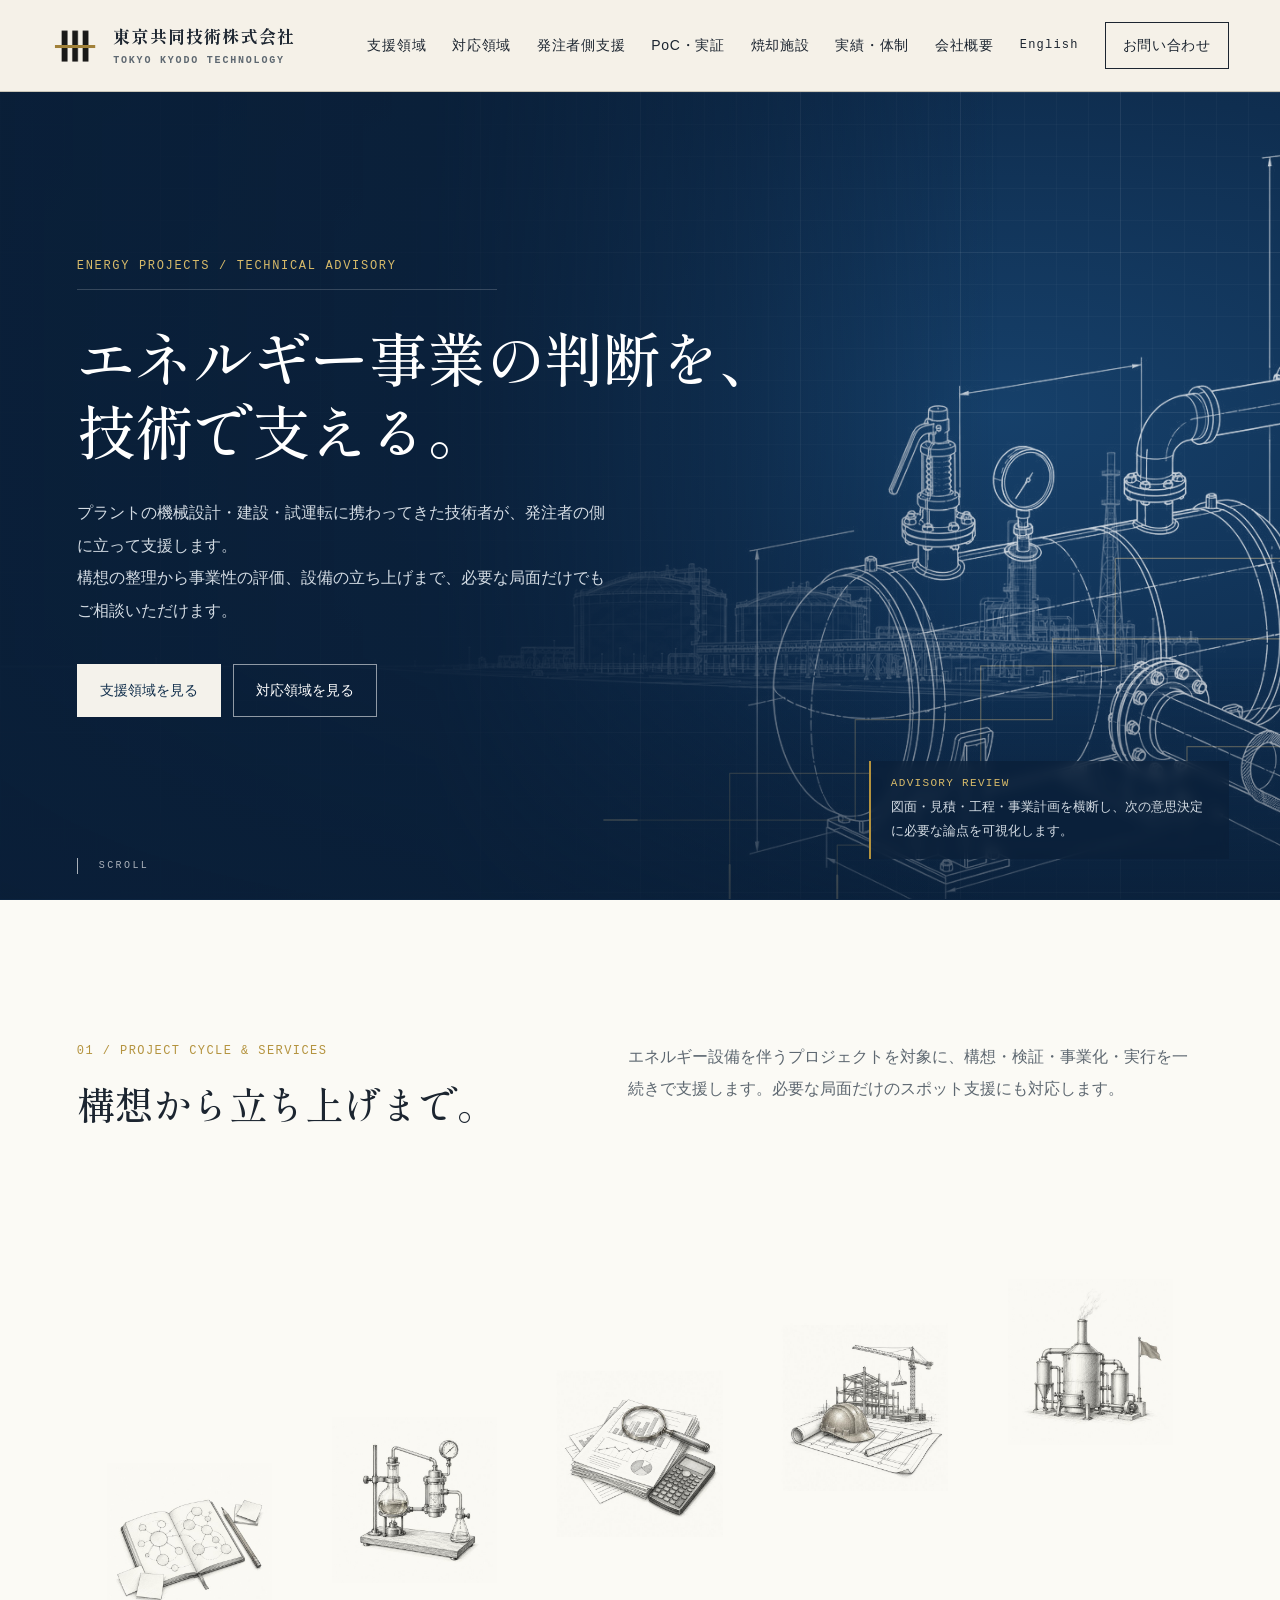
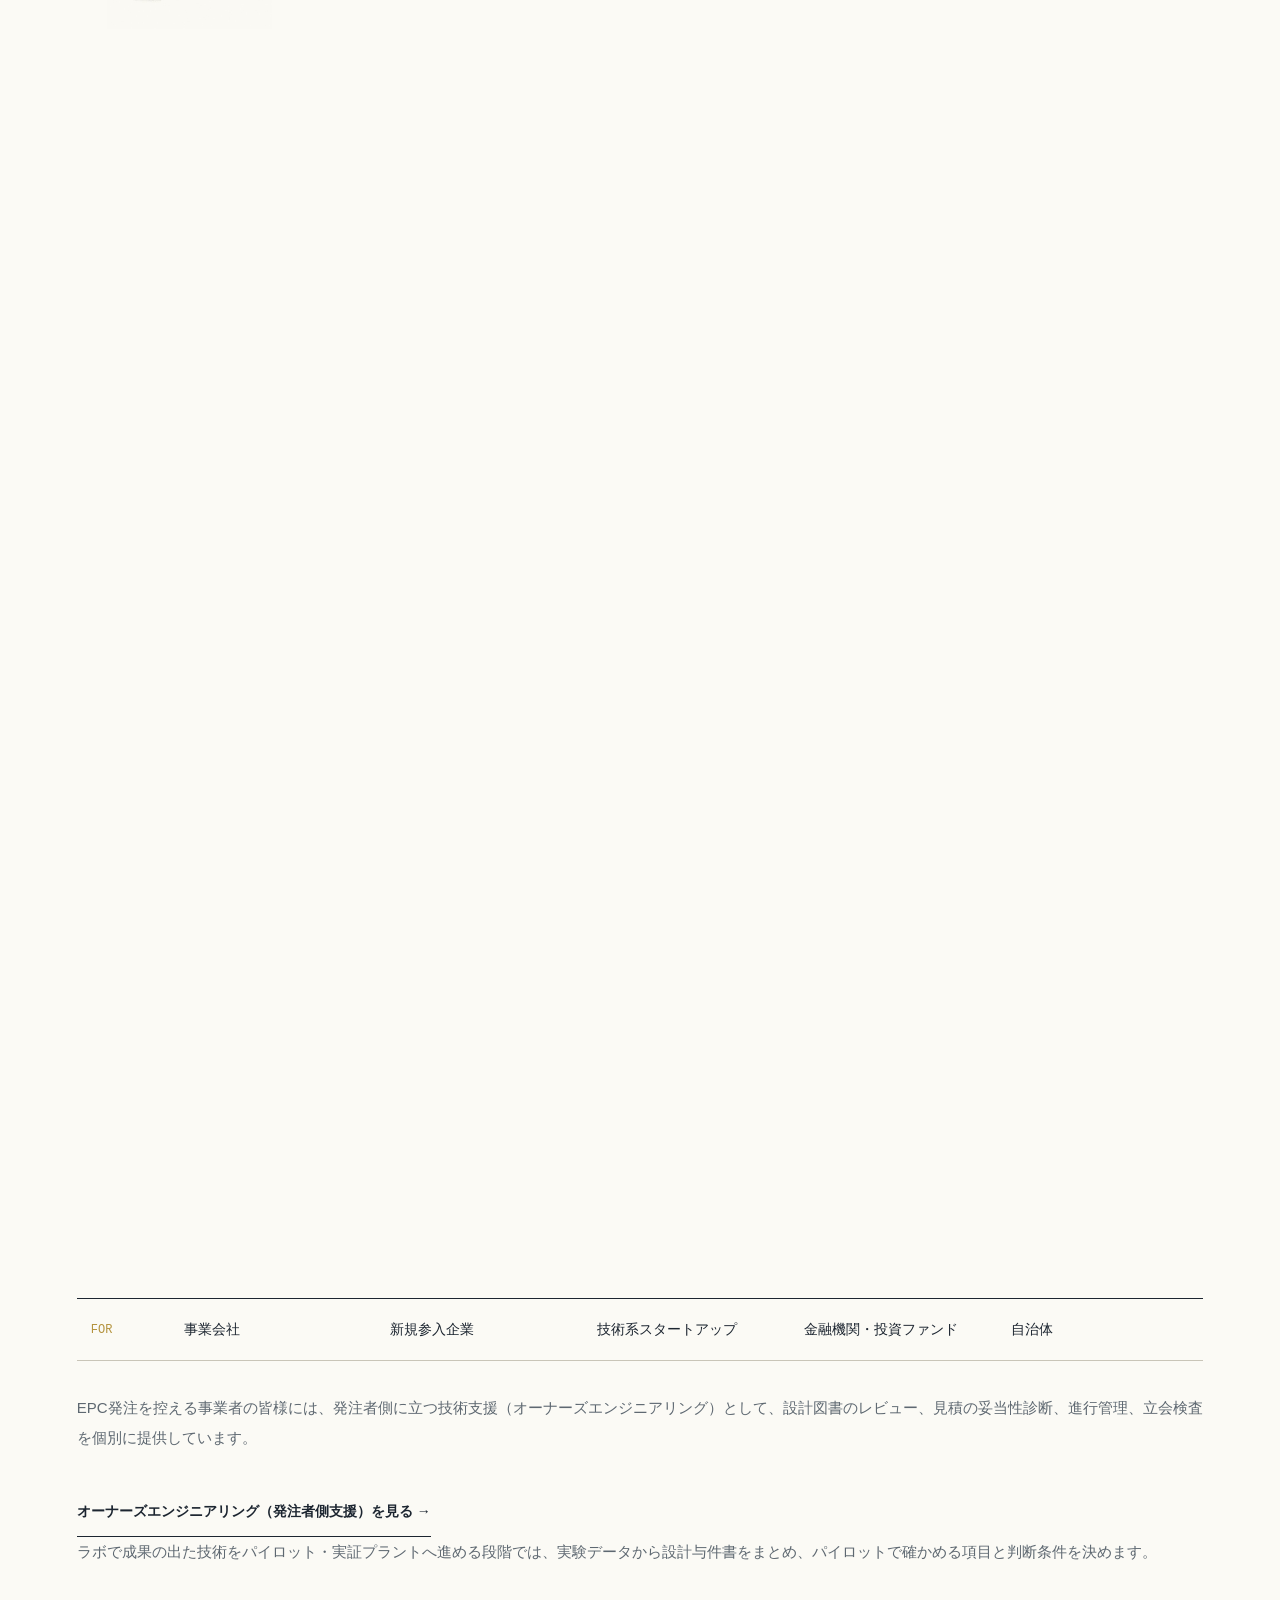
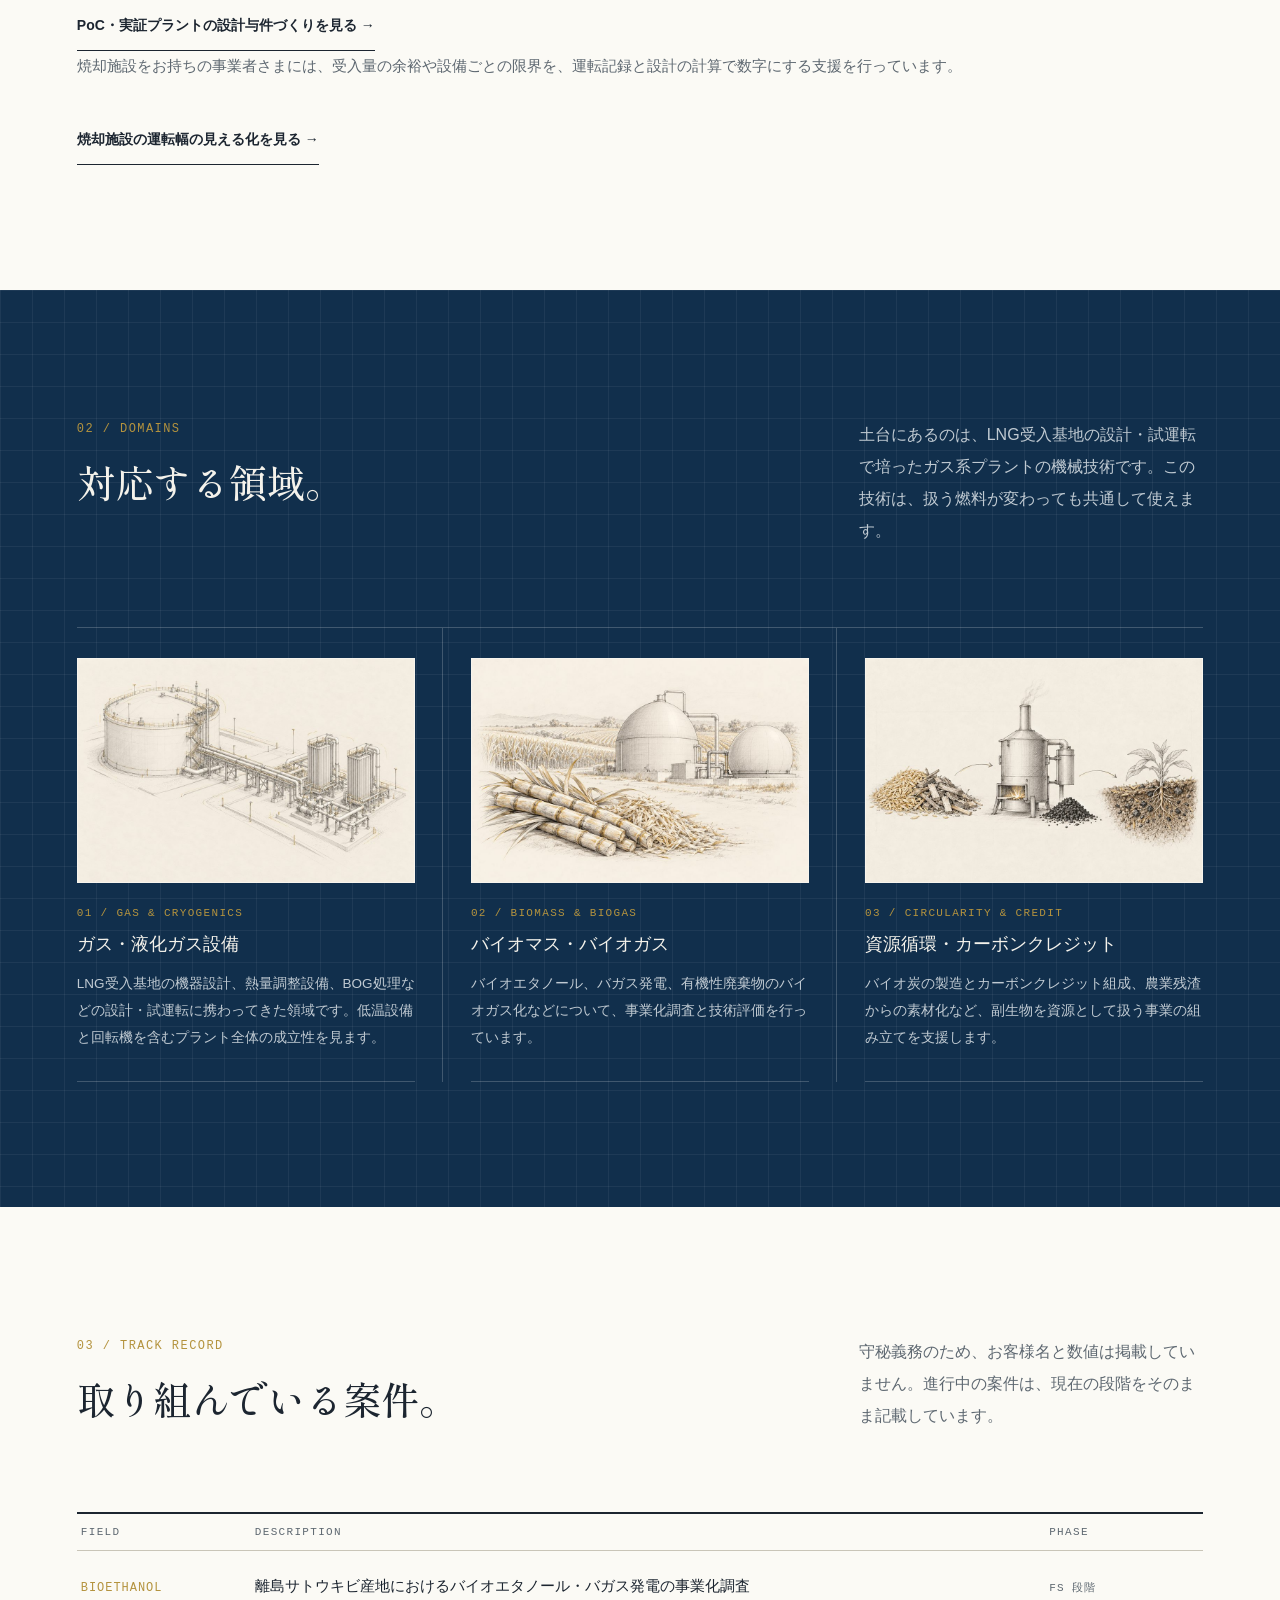
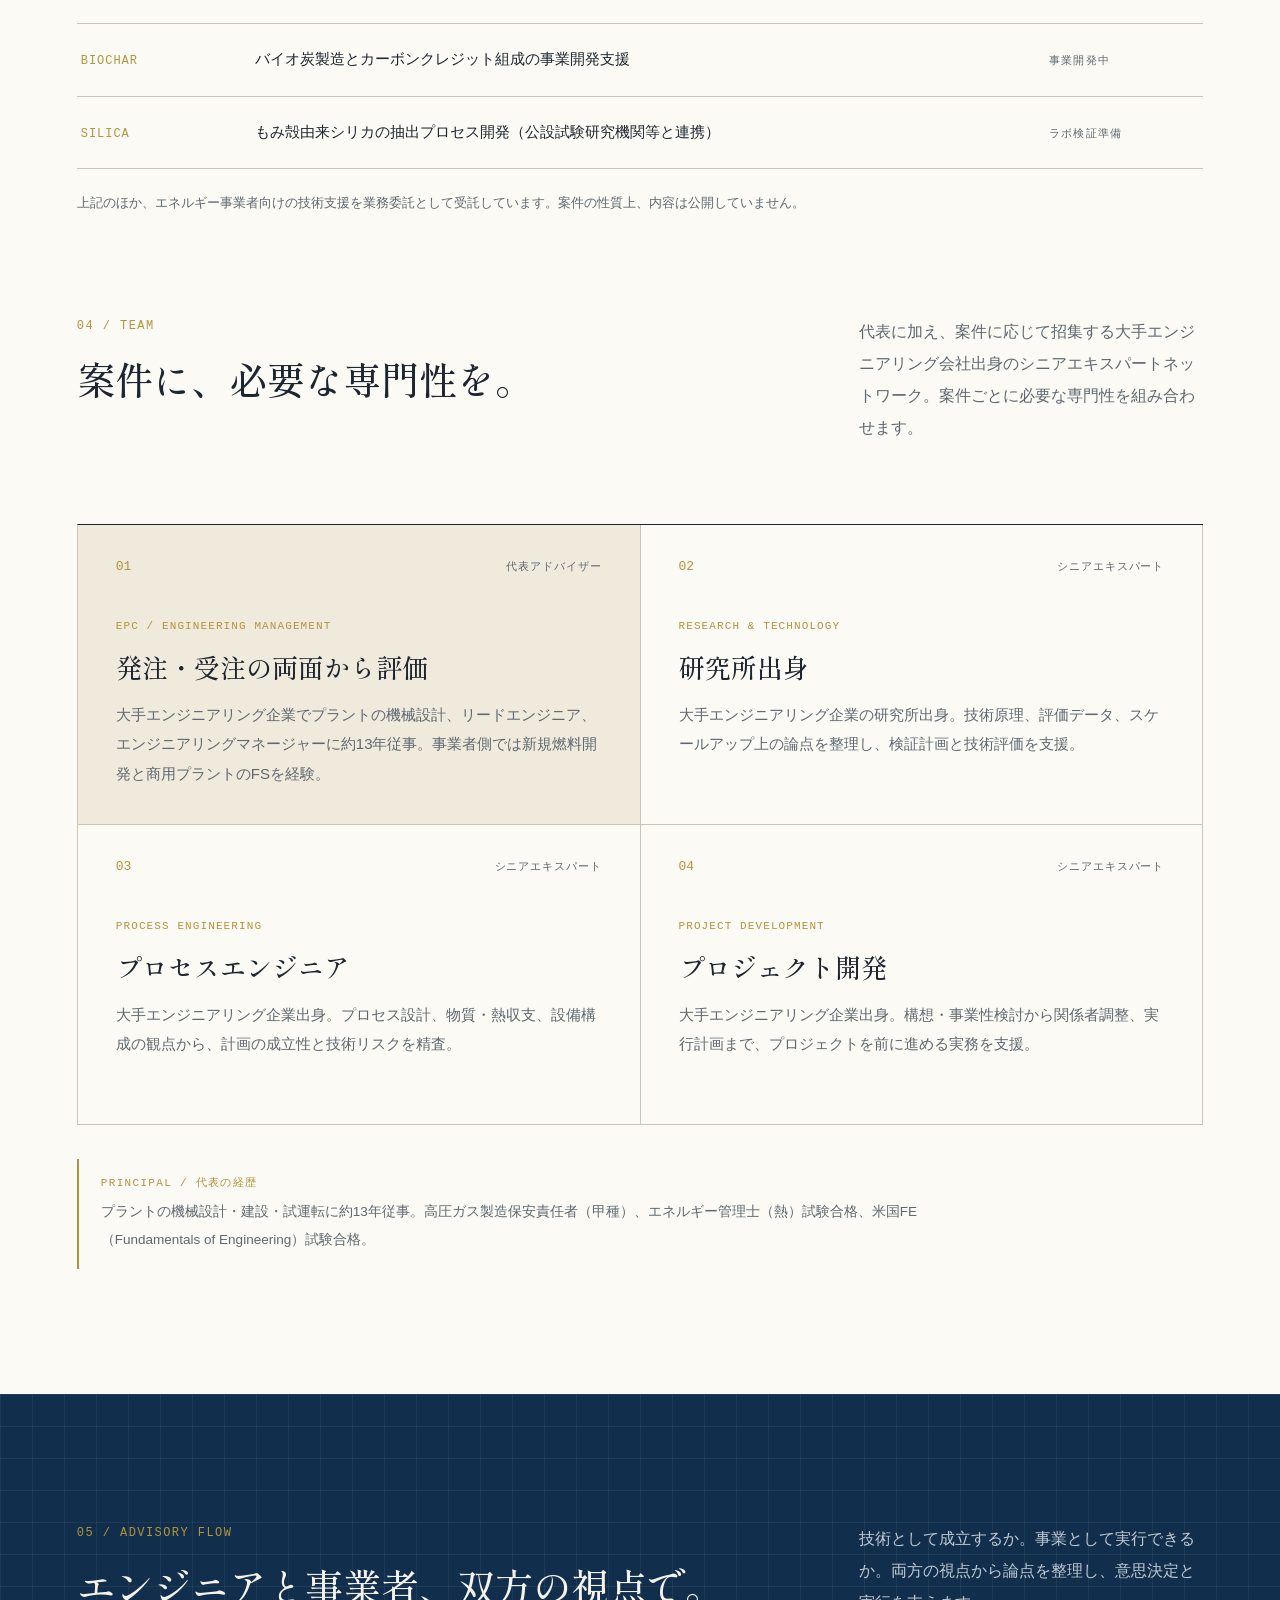
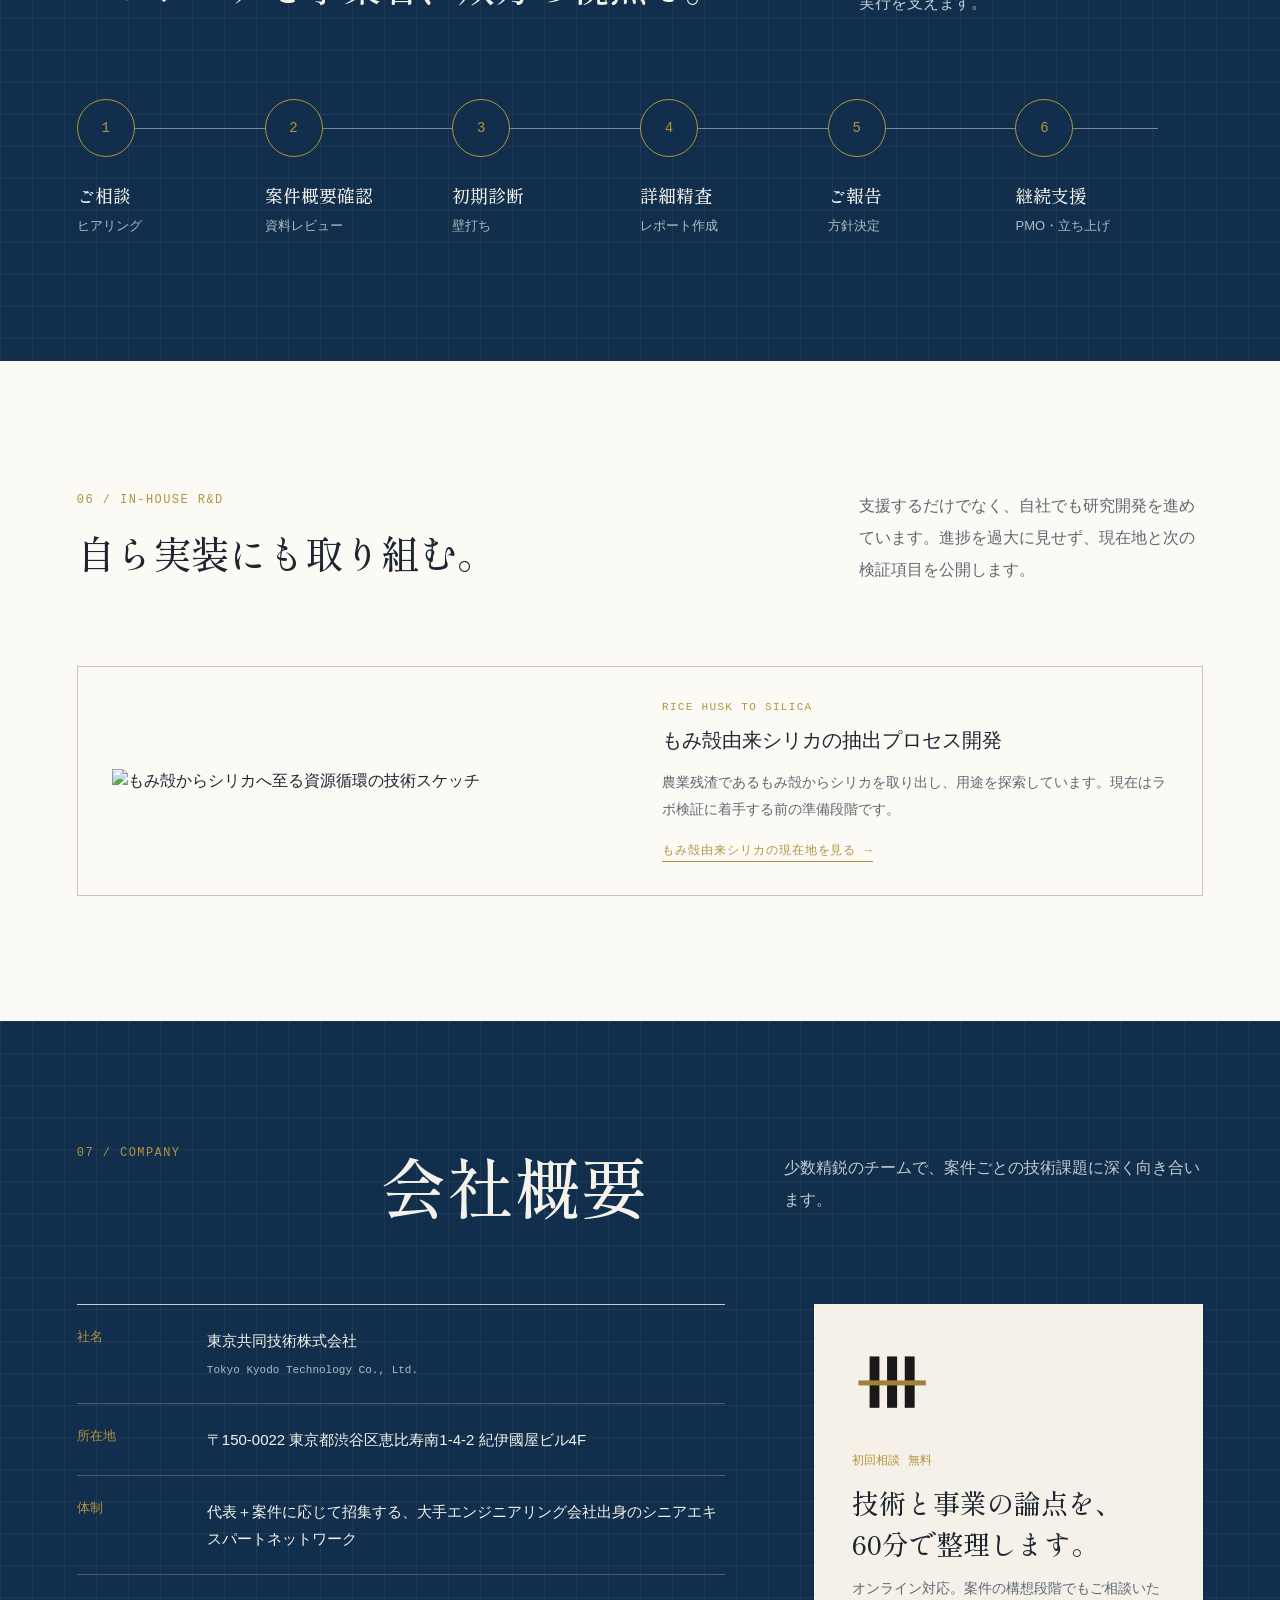
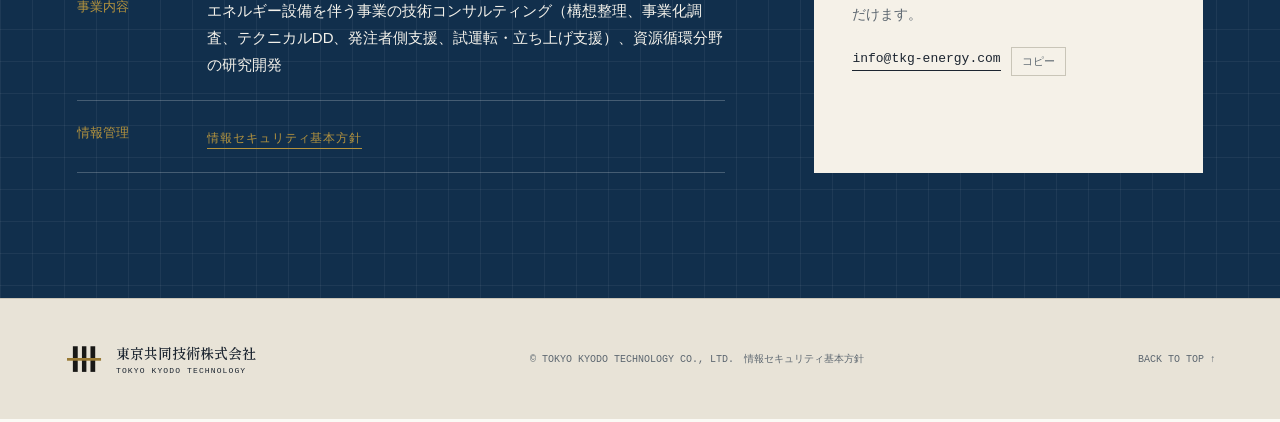
==== commit 2a84fc65: "Add PoC/pilot-plant and incineration service pages Two service pages built on the same pattern: illu" ====
--- a/index.html
+++ b/index.html
@@ -114,6 +114,8 @@
     <a href="#services">支援領域</a>
     <a href="#domains">対応領域</a>
     <a href="owners-engineering">発注者側支援</a>
+    <a href="pilot-plant">PoC・実証</a>
+    <a href="incineration">焼却施設</a>
     <a href="#track-record">実績・体制</a>
     <a href="#company">会社概要</a>
     <a class="nav-lang" href="en" lang="en" hreflang="en">English</a>
@@ -173,7 +175,7 @@
       <div class="stair-tread">
         <span class="stair-icon" aria-hidden="true"><svg viewBox="0 0 24 24"><path d="M9 3h6M10 3v6l-5.6 9.6A1.6 1.6 0 0 0 5.8 21h12.4a1.6 1.6 0 0 0 1.4-2.4L14 9V3"/><path d="M7.2 15h9.6"/></svg></span>
         <small>02 / PoC</small>
-        <h3>PoC・妥当性検証</h3>
+        <h3><a href="pilot-plant" style="color:inherit">PoC・妥当性検証</a></h3>
         <p>検証方法と判断条件を設計</p>
       </div>
     </li>
@@ -213,6 +215,10 @@
   <div class="rd-copy" style="margin-top:2rem">
     <p>EPC発注を控える事業者の皆様には、発注者側に立つ技術支援（オーナーズエンジニアリング）として、設計図書のレビュー、見積の妥当性診断、進行管理、立会検査を個別に提供しています。</p>
     <a href="owners-engineering">オーナーズエンジニアリング（発注者側支援）を見る →</a>
+    <p>ラボで成果の出た技術をパイロット・実証プラントへ進める段階では、実験データから設計与件書をまとめ、パイロットで確かめる項目と判断条件を決めます。</p>
+    <a href="pilot-plant">PoC・実証プラントの設計与件づくりを見る →</a>
+    <p>焼却施設をお持ちの事業者さまには、受入量の余裕や設備ごとの限界を、運転記録と設計の計算で数字にする支援を行っています。</p>
+    <a href="incineration">焼却施設の運転幅の見える化を見る →</a>
   </div>
 </section>
 
@@ -327,7 +333,7 @@
     <p>支援するだけでなく、自社でも研究開発を進めています。進捗を過大に見せず、現在地と次の検証項目を公開します。</p>
   </div>
   <div class="rd-mini">
-    <img src="assets/silica-hero.webp" alt="もみ殻からシリカへ至る資源循環の技術スケッチ">
+    <img src="assets/silica-rd.png" alt="もみ殻からシリカへ至る資源循環の技術スケッチ">
     <div>
       <span>RICE HUSK TO SILICA</span>
       <h3>もみ殻由来シリカの抽出プロセス開発</h3>
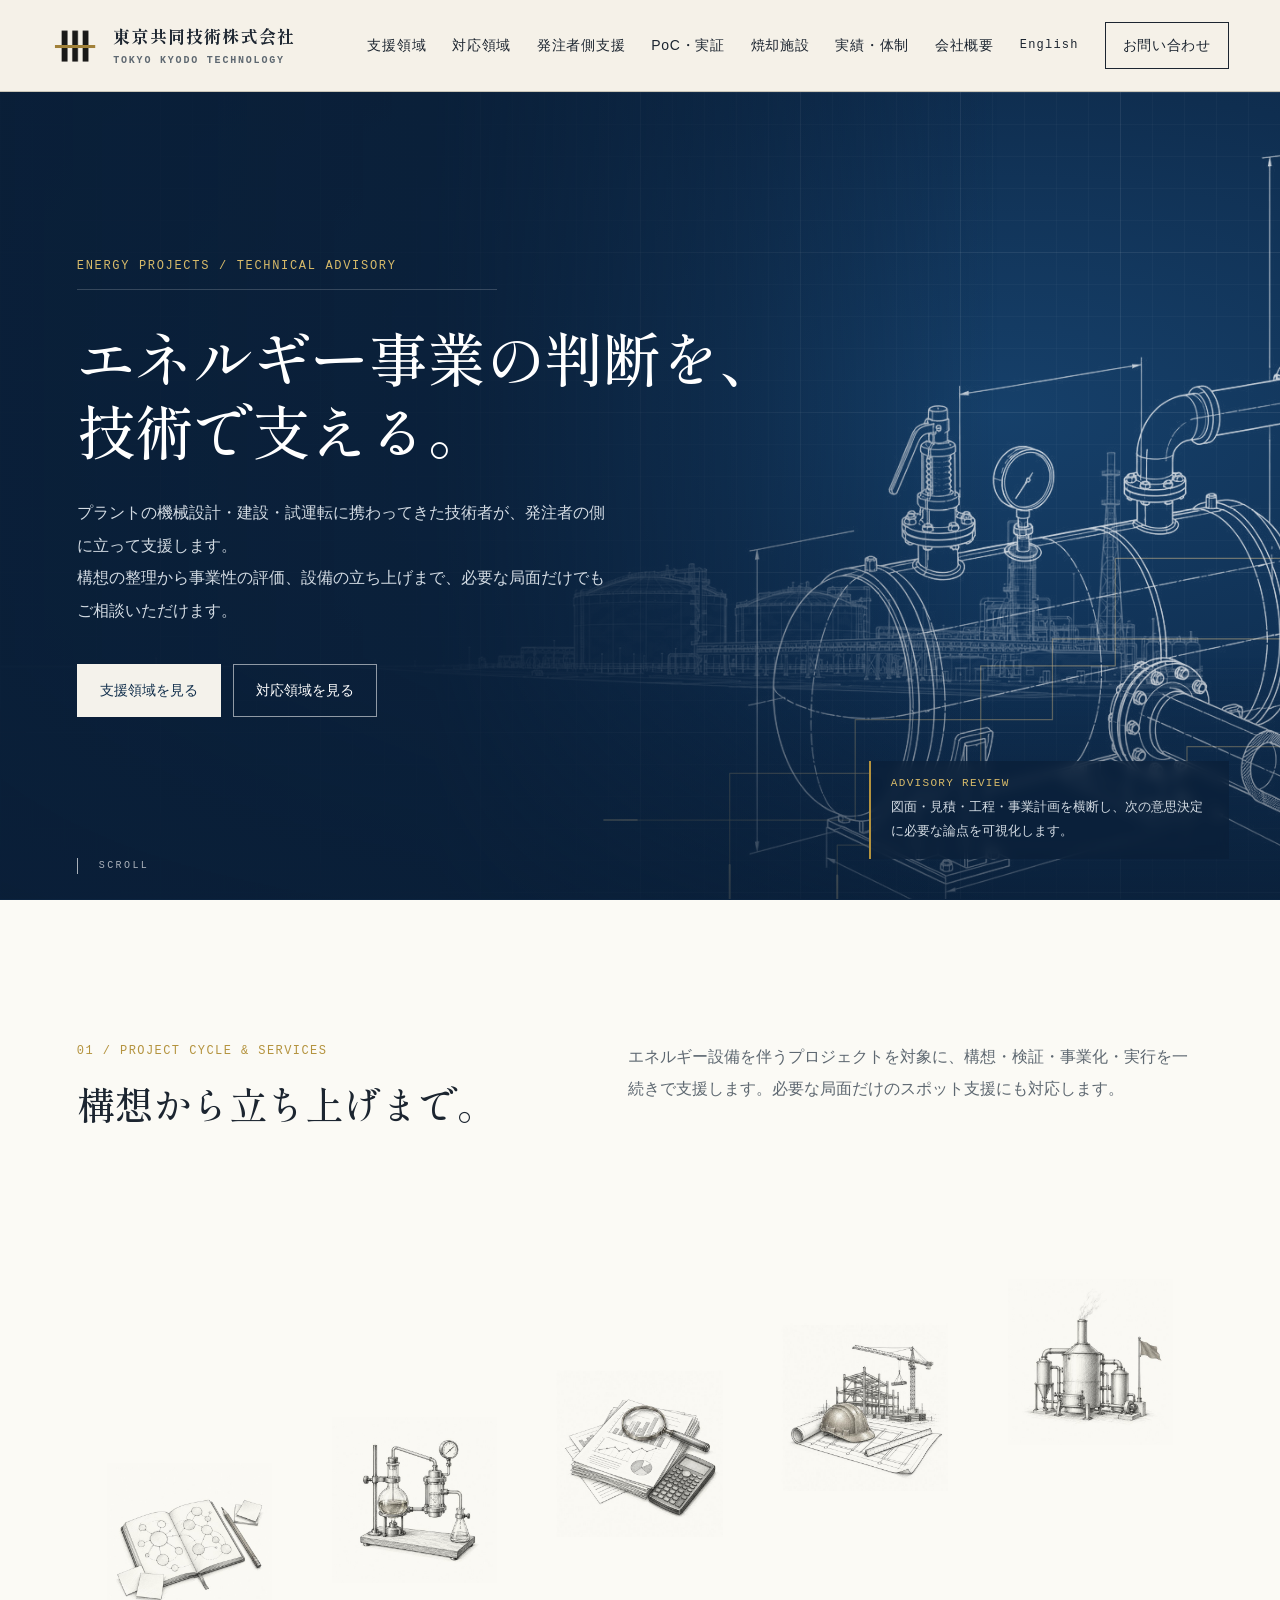
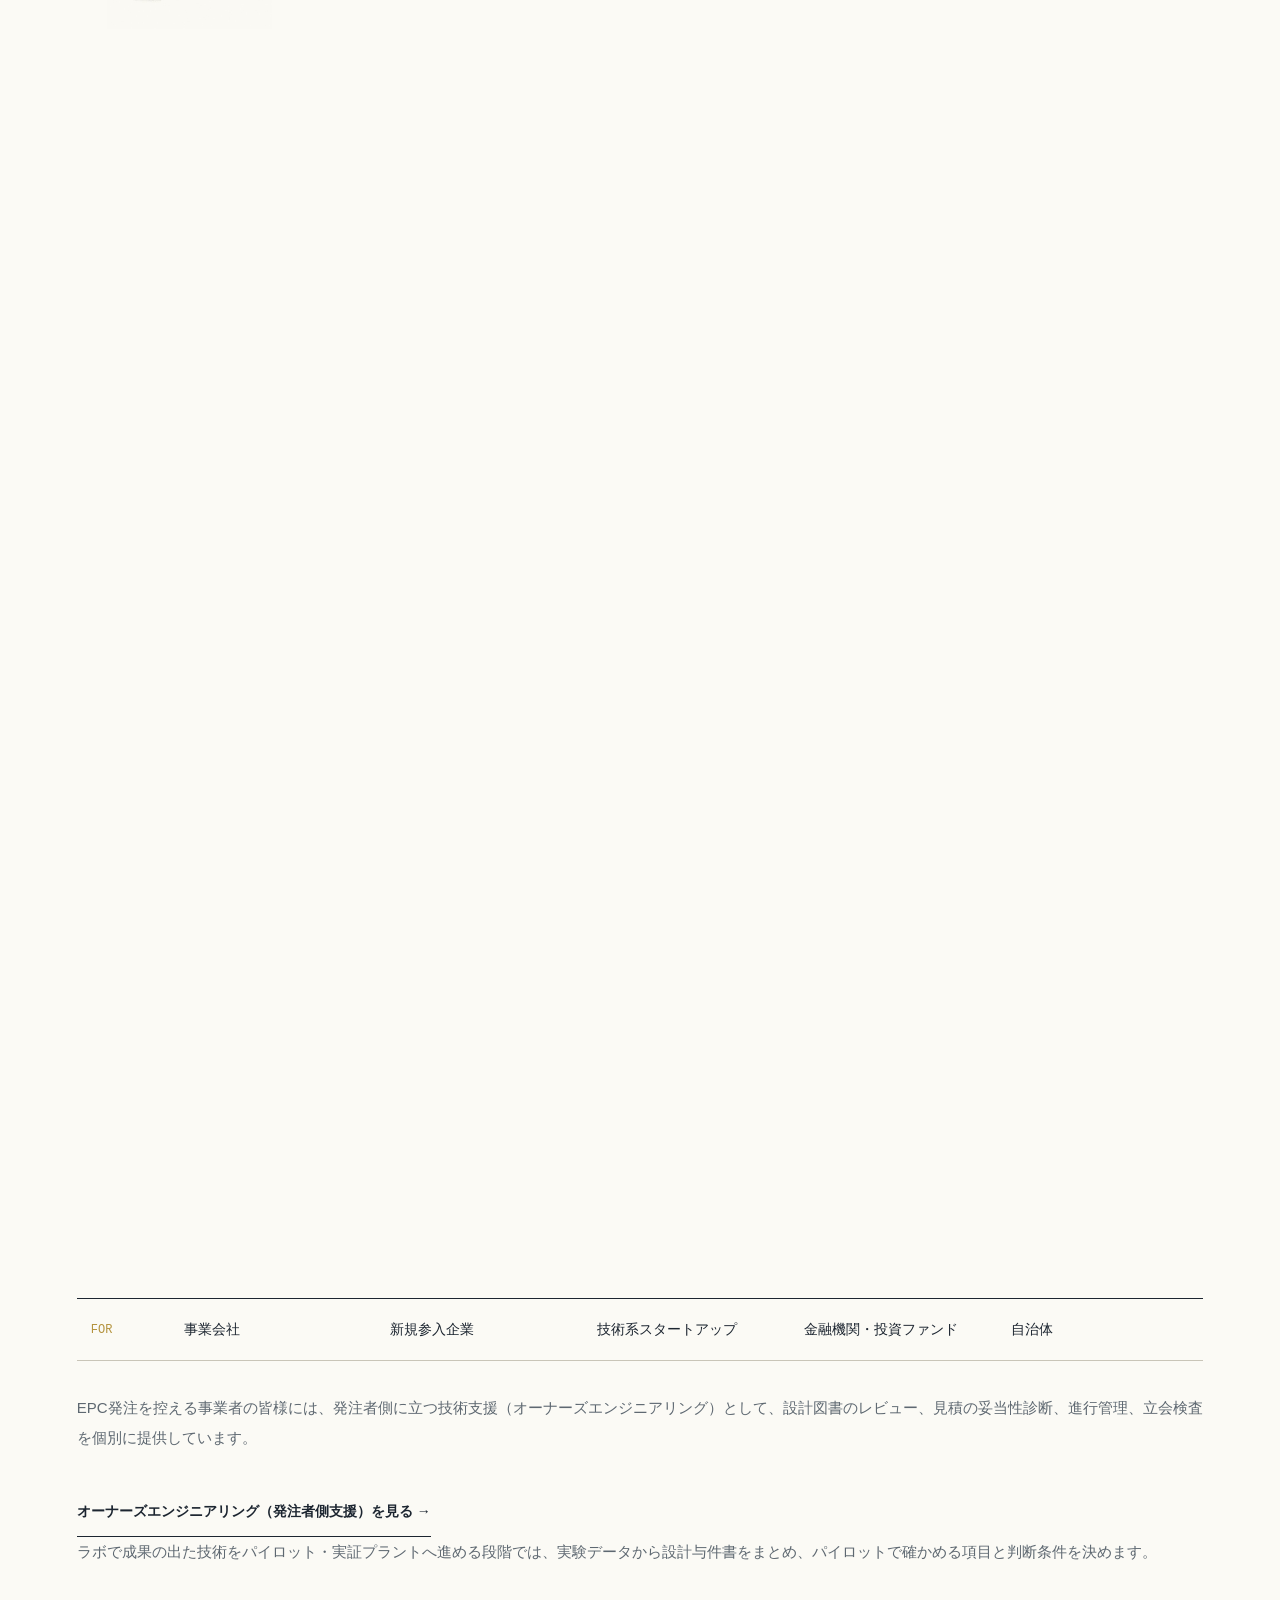
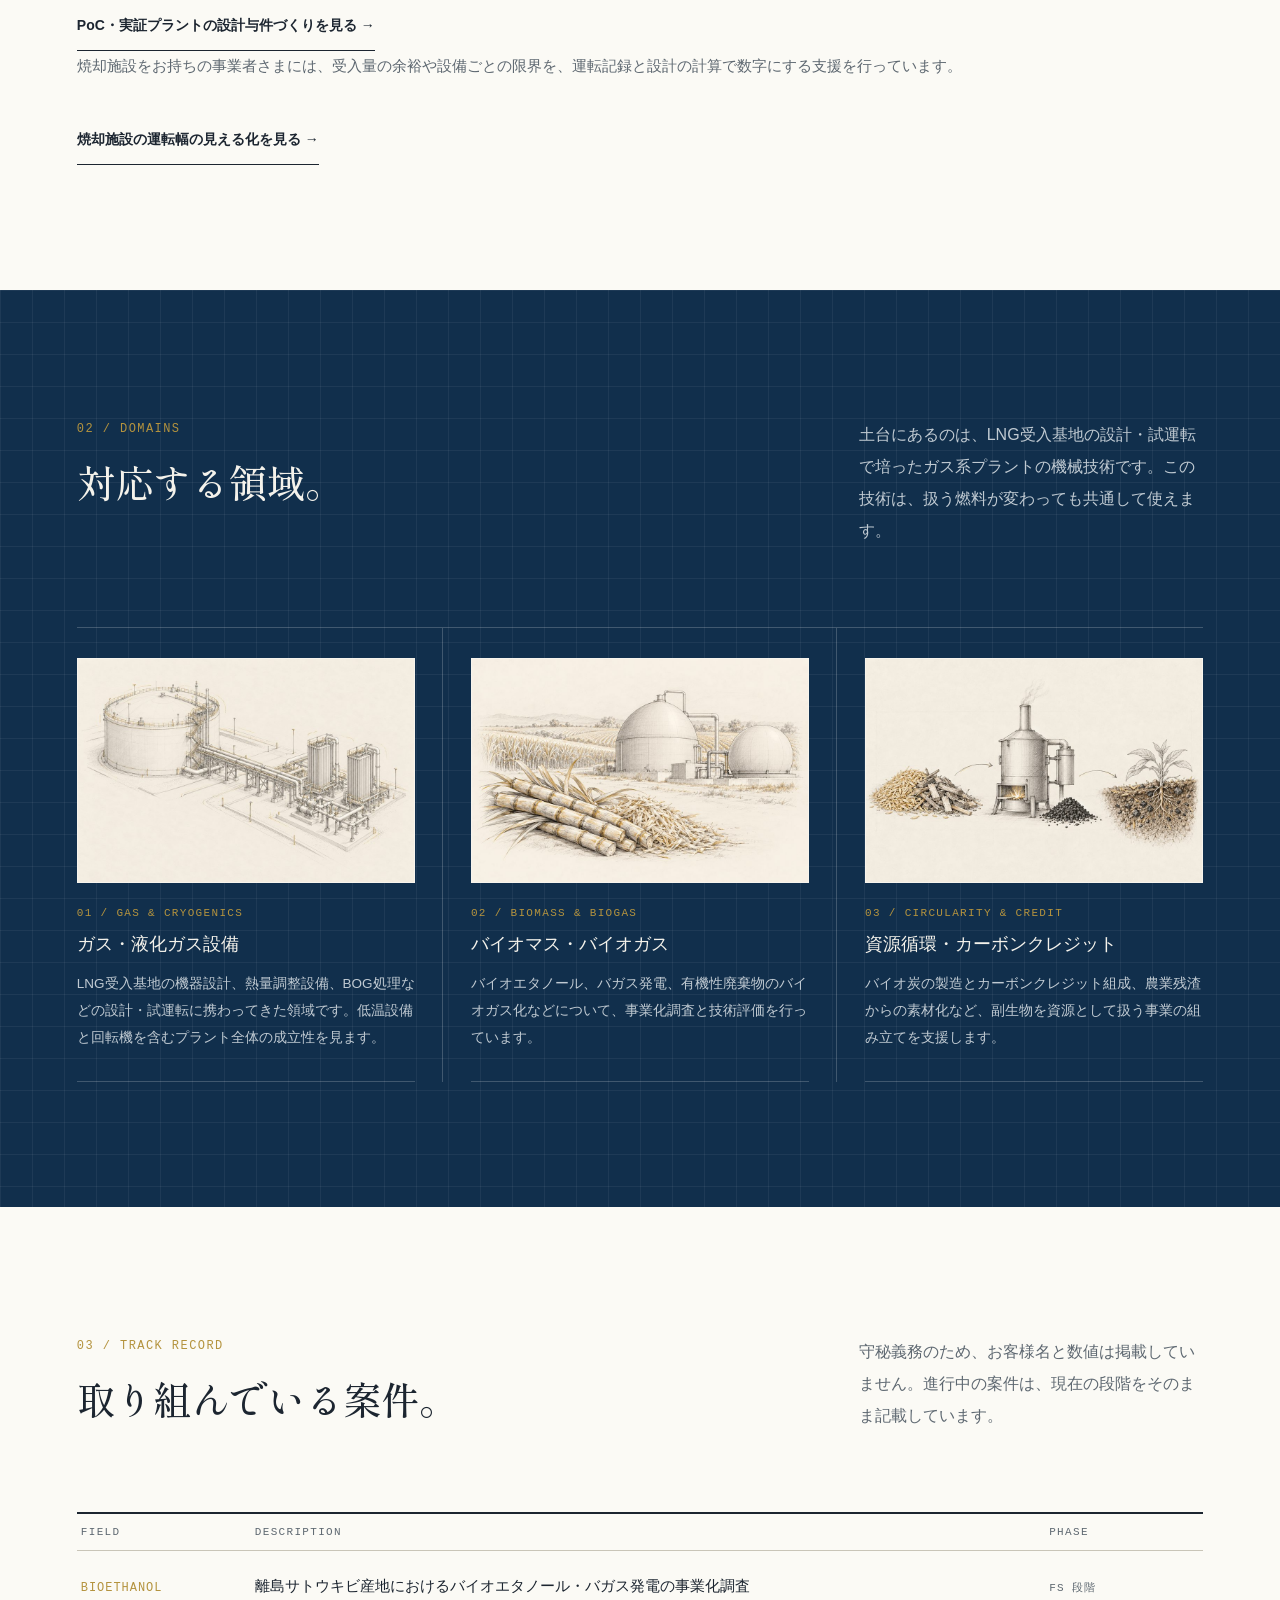
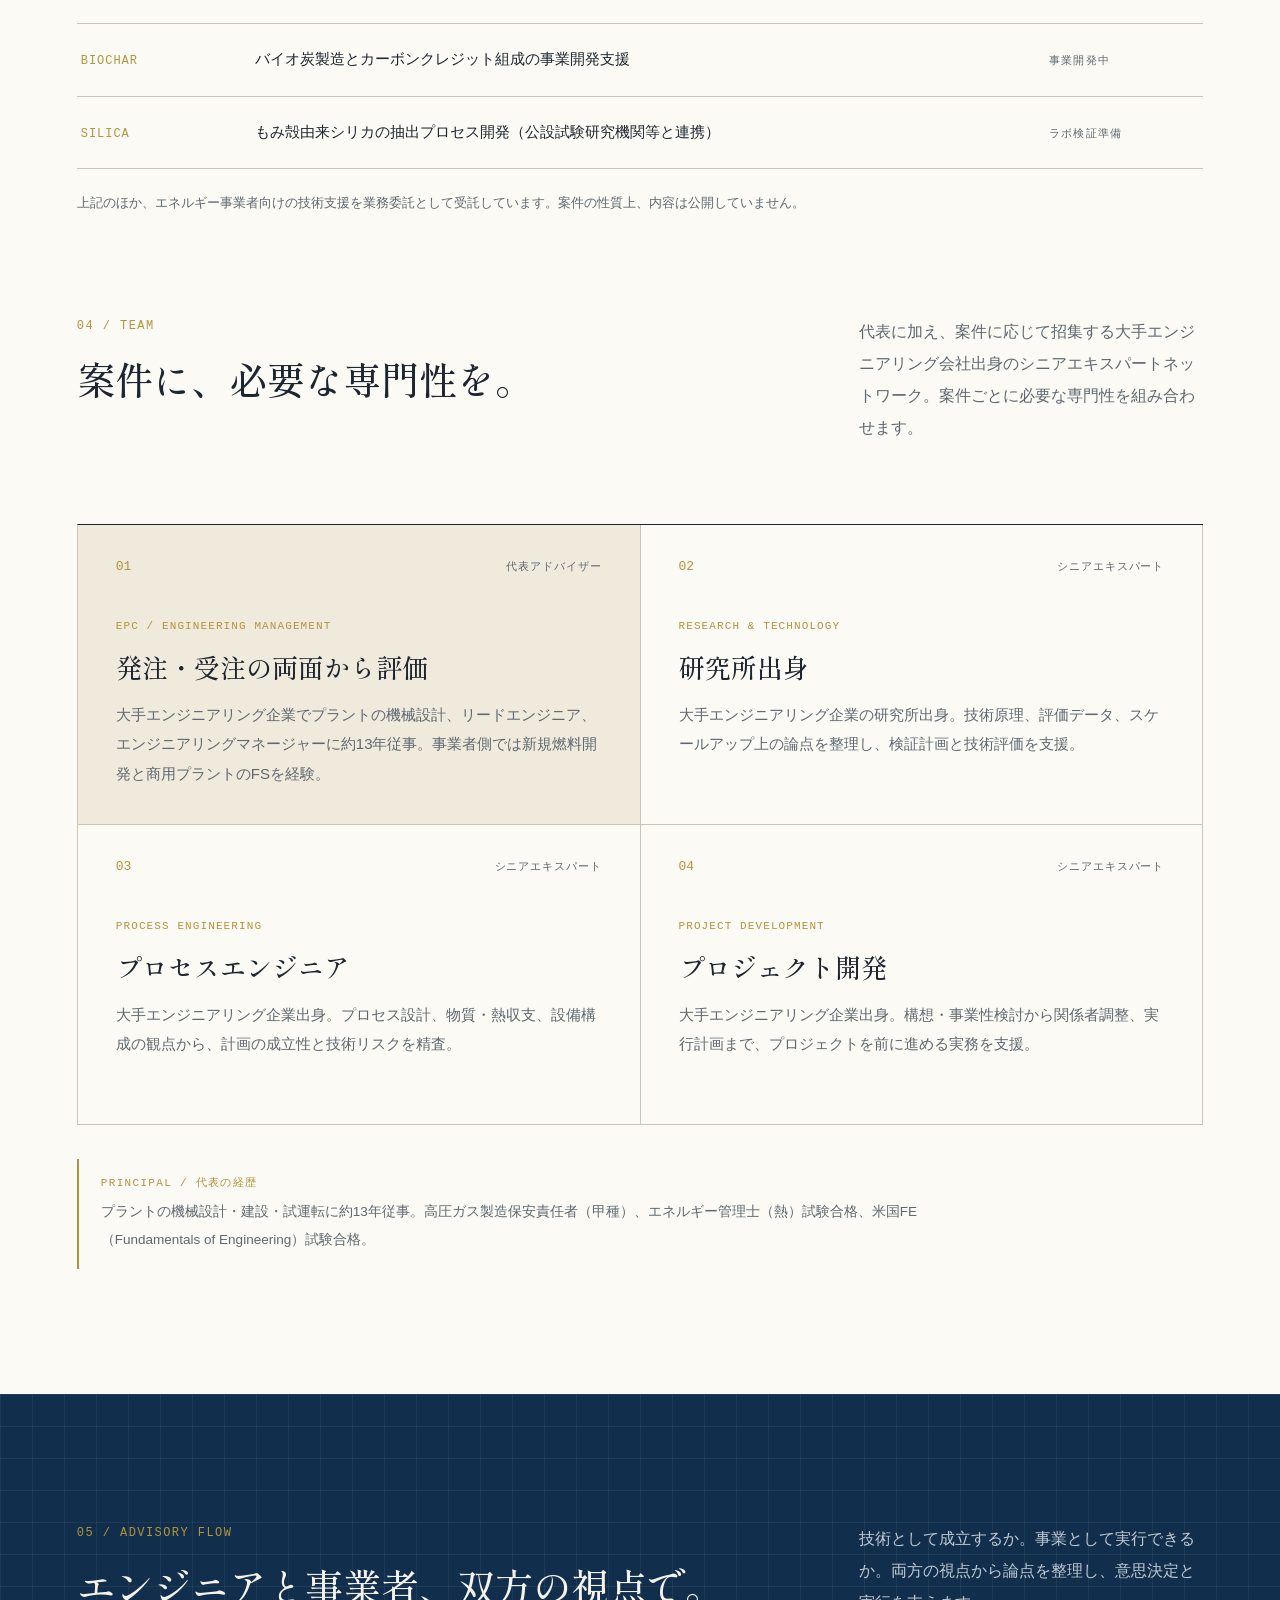
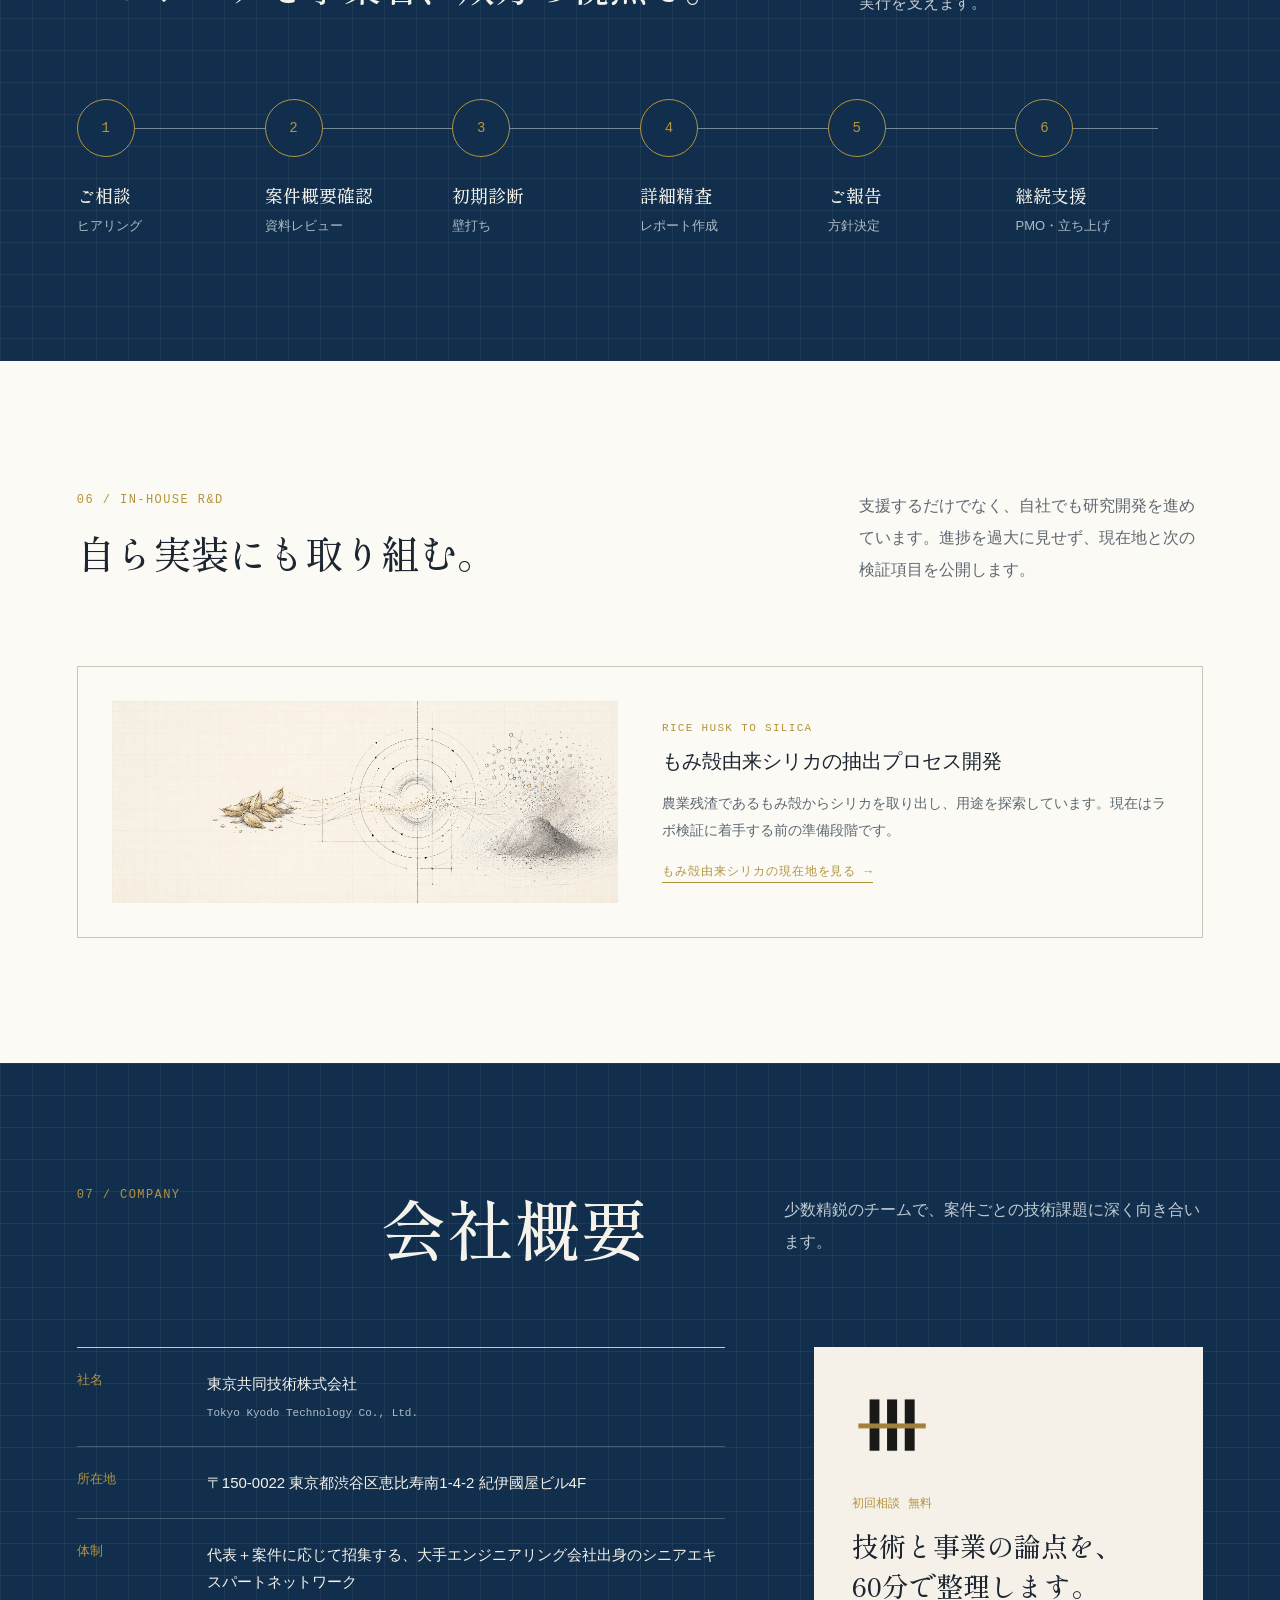
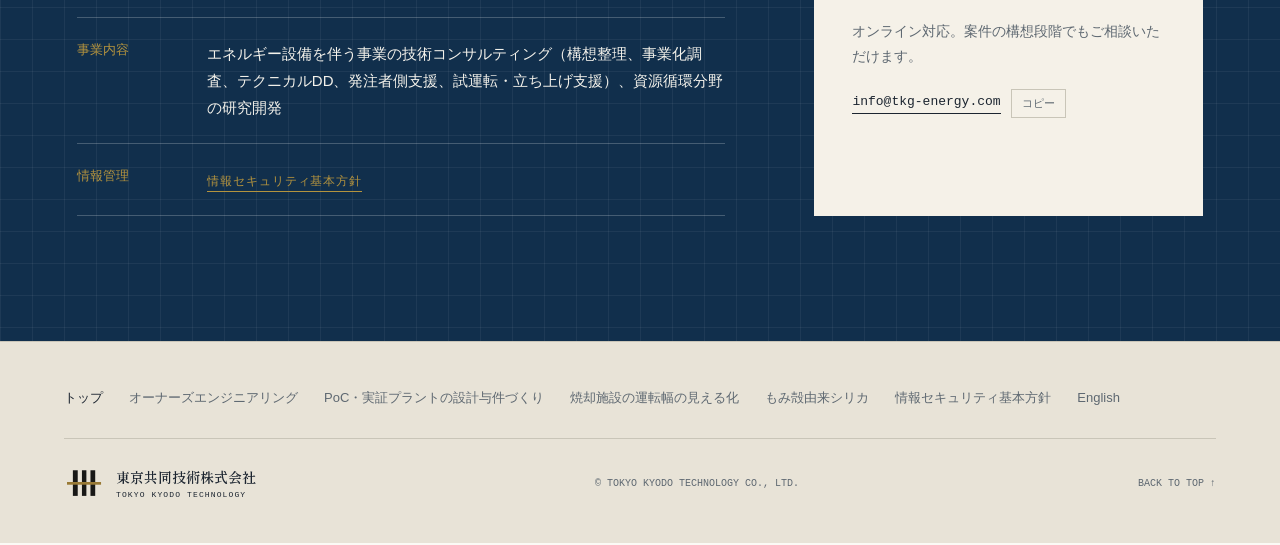
==== commit 31bbb7b9: "SEO pass: structured data, service names in h1, lighter images, internal links - Add JSON-LD to ever" ====
--- a/index.html
+++ b/index.html
@@ -3,11 +3,11 @@
 <head>
 <meta charset="UTF-8">
 <meta name="viewport" content="width=device-width, initial-scale=1">
-<title>東京共同技術株式会社 | エネルギー事業の技術支援</title>
+<title>東京共同技術株式会社 | エネルギー事業・プラントの技術コンサルティング</title>
 <meta name="description" content="ガス・液化ガス設備、バイオマス・バイオガス、資源循環を対象に、構想・事業性評価から発注者側支援、プラントの試運転・立ち上げまでを支援する技術コンサルティング会社です。">
 <meta property="og:type" content="website">
 <meta property="og:site_name" content="東京共同技術株式会社">
-<meta property="og:title" content="東京共同技術株式会社 | エネルギー事業の技術支援">
+<meta property="og:title" content="東京共同技術株式会社 | エネルギー事業・プラントの技術コンサルティング">
 <meta property="og:description" content="ガス・液化ガス設備、バイオマス・バイオガス、資源循環を対象に、構想・事業性評価から発注者側支援、プラントの試運転・立ち上げまでを支援する技術コンサルティング会社です。">
 <meta property="og:url" content="https://www.tkg-energy.com/">
 <meta property="og:image" content="https://www.tkg-energy.com/assets/ogp.jpg">
@@ -24,8 +24,8 @@
 <link rel="preconnect" href="https://fonts.googleapis.com">
 <link rel="preconnect" href="https://fonts.gstatic.com" crossorigin>
 <link rel="stylesheet" href="https://fonts.googleapis.com/css2?family=Shippori+Mincho:wght@500;600;700&amp;display=swap">
-<link rel="stylesheet" href="assets/bp-hero.css?v=20261015c">
-<link rel="stylesheet" href="assets/site-enhance.css?v=20261015d">
+<link rel="stylesheet" href="assets/bp-hero.css?v=20261111">
+<link rel="stylesheet" href="assets/site-enhance.css?v=20261111">
 <script src="assets/nav.js?v=20261015" defer></script>
 <script src="assets/motion.js?v=20261015g" defer></script>
 <style>
@@ -102,6 +102,90 @@
   .rd-mini{grid-template-columns:1fr;gap:26px}
 }
 </style>
+<script type="application/ld+json">
+{
+  "@context": "https://schema.org",
+  "@graph": [
+    {
+      "@type": "Organization",
+      "@id": "https://www.tkg-energy.com/#organization",
+      "name": "東京共同技術株式会社",
+      "alternateName": [
+        "TKG",
+        "Tokyo Kyodo Technology Co., Ltd."
+      ],
+      "url": "https://www.tkg-energy.com/",
+      "logo": "https://www.tkg-energy.com/assets/logo.png",
+      "image": "https://www.tkg-energy.com/assets/ogp.jpg",
+      "description": "ガス・液化ガス設備、バイオマス・バイオガス、資源循環を対象に、構想・事業性評価から発注者側支援、プラントの試運転・立ち上げまでを支援する技術コンサルティング会社です。",
+      "email": "info@tkg-energy.com",
+      "address": {
+        "@type": "PostalAddress",
+        "postalCode": "150-0022",
+        "addressCountry": "JP",
+        "addressRegion": "東京都",
+        "addressLocality": "渋谷区",
+        "streetAddress": "恵比寿南1-4-2 紀伊國屋ビル4F"
+      },
+      "contactPoint": {
+        "@type": "ContactPoint",
+        "contactType": "お問い合わせ",
+        "email": "info@tkg-energy.com",
+        "availableLanguage": [
+          "ja",
+          "en"
+        ]
+      },
+      "knowsAbout": [
+        "オーナーズエンジニアリング",
+        "LNG受入基地",
+        "ガス・液化ガス設備",
+        "バイオマス",
+        "バイオガス",
+        "バイオ炭",
+        "テクニカルデューデリジェンス",
+        "プラントの試運転"
+      ]
+    },
+    {
+      "@type": "WebSite",
+      "@id": "https://www.tkg-energy.com/#website",
+      "url": "https://www.tkg-energy.com/",
+      "name": "東京共同技術株式会社",
+      "alternateName": "TKG",
+      "inLanguage": "ja",
+      "publisher": {
+        "@id": "https://www.tkg-energy.com/#organization"
+      }
+    },
+    {
+      "@type": "ItemList",
+      "@id": "https://www.tkg-energy.com/#services",
+      "name": "支援メニュー",
+      "itemListElement": [
+        {
+          "@type": "ListItem",
+          "position": 1,
+          "name": "オーナーズエンジニアリング（発注者側の技術支援）",
+          "url": "https://www.tkg-energy.com/owners-engineering"
+        },
+        {
+          "@type": "ListItem",
+          "position": 2,
+          "name": "PoC・実証プラントの設計与件づくり",
+          "url": "https://www.tkg-energy.com/pilot-plant"
+        },
+        {
+          "@type": "ListItem",
+          "position": 3,
+          "name": "焼却施設の運転幅の見える化",
+          "url": "https://www.tkg-energy.com/incineration"
+        }
+      ]
+    }
+  ]
+}
+</script>
 </head>
 <body class="antialiased">
 <main>
@@ -162,7 +246,7 @@
   </div>
   <ol class="stairs" aria-label="プロジェクトの5段階">
     <li style="--i:0">
-      <figure class="stair-art"><img src="assets/step-concept.jpg?v=2" alt="" width="640" height="640" loading="lazy" decoding="async"></figure>
+      <figure class="stair-art"><img src="assets/step-concept.jpg?v=2" alt="構想・課題整理の挿絵" width="640" height="640" loading="lazy" decoding="async"></figure>
       <div class="stair-tread">
         <span class="stair-icon" aria-hidden="true"><svg viewBox="0 0 24 24"><path d="M9 18h6M10 21h4"/><path d="M12 3a6 6 0 0 0-3.6 10.8c.7.5 1.1 1.3 1.1 2.1V16h5v-.1c0-.8.4-1.6 1.1-2.1A6 6 0 0 0 12 3z"/></svg></span>
         <small>01 / CONCEPT</small>
@@ -171,7 +255,7 @@
       </div>
     </li>
     <li style="--i:1">
-      <figure class="stair-art"><img src="assets/step-poc.jpg?v=2" alt="" width="640" height="640" loading="lazy" decoding="async"></figure>
+      <figure class="stair-art"><img src="assets/step-poc.jpg?v=2" alt="PoC・妥当性検証の挿絵" width="640" height="640" loading="lazy" decoding="async"></figure>
       <div class="stair-tread">
         <span class="stair-icon" aria-hidden="true"><svg viewBox="0 0 24 24"><path d="M9 3h6M10 3v6l-5.6 9.6A1.6 1.6 0 0 0 5.8 21h12.4a1.6 1.6 0 0 0 1.4-2.4L14 9V3"/><path d="M7.2 15h9.6"/></svg></span>
         <small>02 / PoC</small>
@@ -180,7 +264,7 @@
       </div>
     </li>
     <li style="--i:2">
-      <figure class="stair-art"><img src="assets/step-fs.jpg?v=2" alt="" width="640" height="640" loading="lazy" decoding="async"></figure>
+      <figure class="stair-art"><img src="assets/step-fs.jpg?v=2" alt="事業性・リスク評価の挿絵" width="640" height="640" loading="lazy" decoding="async"></figure>
       <div class="stair-tread">
         <span class="stair-icon" aria-hidden="true"><svg viewBox="0 0 24 24"><path d="M4 20V11M8.5 20V7M13 20v-5"/><circle cx="16.5" cy="8.5" r="3.5"/><path d="m19 11 2.5 2.5"/></svg></span>
         <small>03 / FS / DD</small>
@@ -189,7 +273,7 @@
       </div>
     </li>
     <li style="--i:3">
-      <figure class="stair-art"><img src="assets/step-execution.jpg?v=2" alt="" width="640" height="640" loading="lazy" decoding="async"></figure>
+      <figure class="stair-art"><img src="assets/step-execution.jpg?v=2" alt="設計・実行支援の挿絵" width="640" height="640" loading="lazy" decoding="async"></figure>
       <div class="stair-tread">
         <span class="stair-icon" aria-hidden="true"><svg viewBox="0 0 24 24"><path d="M4 16v-2a8 8 0 0 1 16 0v2"/><path d="M10 6.3V4h4v2.3"/><path d="M2.5 16h19v3h-19z"/></svg></span>
         <small>04 / EXECUTION</small>
@@ -198,7 +282,7 @@
       </div>
     </li>
     <li style="--i:4">
-      <figure class="stair-art"><img src="assets/step-implement.jpg?v=2" alt="" width="640" height="640" loading="lazy" decoding="async"></figure>
+      <figure class="stair-art"><img src="assets/step-implement.jpg?v=2" alt="立ち上げ・社会実装の挿絵" width="640" height="640" loading="lazy" decoding="async"></figure>
       <div class="stair-tread">
         <span class="stair-icon" aria-hidden="true"><svg viewBox="0 0 24 24"><path d="M6 21V3.5"/><path d="M6 4h12l-2.5 4L18 12H6"/><path d="M3.5 21h7"/></svg></span>
         <small>05 / IMPLEMENT</small>
@@ -333,12 +417,12 @@
     <p>支援するだけでなく、自社でも研究開発を進めています。進捗を過大に見せず、現在地と次の検証項目を公開します。</p>
   </div>
   <div class="rd-mini">
-    <img src="assets/silica-rd.png" alt="もみ殻からシリカへ至る資源循環の技術スケッチ">
+    <img src="assets/silica-hero.webp" alt="もみ殻からシリカへ至る資源循環の技術スケッチ" width="1983" height="793" loading="lazy" decoding="async">
     <div>
       <span>RICE HUSK TO SILICA</span>
       <h3>もみ殻由来シリカの抽出プロセス開発</h3>
       <p>農業残渣であるもみ殻からシリカを取り出し、用途を探索しています。現在はラボ検証に着手する前の準備段階です。</p>
-      <a href="silica.html">もみ殻由来シリカの現在地を見る →</a>
+      <a href="silica">もみ殻由来シリカの現在地を見る →</a>
     </div>
   </div>
 </section>
@@ -371,11 +455,20 @@
 </section>
 
 <footer class="footer">
+  <div class="footer-links" role="navigation" aria-label="サイト内リンク">
+    <a href="./" aria-current="page">トップ</a>
+    <a href="owners-engineering">オーナーズエンジニアリング</a>
+    <a href="pilot-plant">PoC・実証プラントの設計与件づくり</a>
+    <a href="incineration">焼却施設の運転幅の見える化</a>
+    <a href="silica">もみ殻由来シリカ</a>
+    <a href="security-policy">情報セキュリティ基本方針</a>
+    <a href="en" lang="en" hreflang="en">English</a>
+  </div>
   <div class="footer-brand">
     <img src="assets/logo.png" alt="">
     <p>東京共同技術株式会社<small>TOKYO KYODO TECHNOLOGY</small></p>
   </div>
-  <p>© TOKYO KYODO TECHNOLOGY CO., LTD.　<a href="security-policy" style="color:inherit">情報セキュリティ基本方針</a></p>
+  <p>© TOKYO KYODO TECHNOLOGY CO., LTD.</p>
   <a href="#top">BACK TO TOP ↑</a>
 </footer>
 </main>
--- a/assets/bp-hero.css
+++ b/assets/bp-hero.css
@@ -68,3 +68,12 @@
   .bp-hero *,.bp-hero *::before{animation:none!important}
   .bp-flow .route{stroke-dashoffset:0}
 }
+
+/* 2026-11-11 追加: h1 の先頭に置くサービス名の行（.bp-kw）。
+   大きなキャッチコピーだけでは何のページか伝わらないため、サービス名を見出しに含める（検索向けにも h1 に名前が入る）。 */
+.bp-copy h1 span.bp-kw{display:block;white-space:normal;margin:0 0 18px;font:600 clamp(14px,1.2vw,17px)/1.7 "Yu Gothic","Hiragino Kaku Gothic ProN","Noto Sans JP",sans-serif;letter-spacing:.12em;color:#e6ebf0;animation:bp-rise .9s cubic-bezier(.2,.7,.2,1) .35s both}
+.bp-copy h1 .bp-kw~span:nth-child(2){animation:bp-rise .9s cubic-bezier(.2,.7,.2,1) .45s both}
+.bp-copy h1 .bp-kw~span:nth-child(3){animation:bp-rise .9s cubic-bezier(.2,.7,.2,1) .6s both}
+/* 英語ページ: これまでの .bp-eyebrow の行をそのまま h1 の中へ移したもの（見た目は .bp-eyebrow と同じ） */
+.bp-copy h1 span.bp-kw.bp-kw-eyebrow{margin:0 0 30px;padding-bottom:14px;border-bottom:1px solid #ffffff2e;font:12px/1.4 monospace;letter-spacing:.14em;color:#d8bb6a;max-width:420px;animation-delay:.25s}
+@media (width<=560px){.bp-copy h1 span.bp-kw{font-size:13px;margin-bottom:12px;letter-spacing:.04em;text-wrap:balance}.bp-copy h1 span.bp-kw.bp-kw-eyebrow{font-size:12px;margin-bottom:30px;letter-spacing:.14em}}
--- a/assets/site-enhance.css
+++ b/assets/site-enhance.css
@@ -40,3 +40,10 @@
 .cycle-pin.pin-on .stair-tread{clip-path:inset(calc((1 - var(--s,1)) * (100% + 40px) - 40px) -4px 0 -4px)}
 /* 親に transform/opacity を付けると乗算合成が親の中に閉じて白い四角が出るため、img 自体を動かす */
 .cycle-pin.pin-on .stair-art img{opacity:var(--s,1);transform:translateY(calc((1 - var(--s,1)) * 36px))}
+
+/* 2026-11-11 追加: フッターのサイト内リンク（全ページ共通）。どのページからも各サービスページへ1クリックで行けるようにする */
+.footer{flex-wrap:wrap;row-gap:24px}
+.footer-links{order:-1;width:100%;display:flex;flex-wrap:wrap;gap:8px 26px;padding-bottom:24px;border-bottom:1px solid var(--line);font-size:13px;line-height:1.8}
+.footer-links a{color:var(--muted);text-decoration:none;padding:4px 0;border-bottom:1px solid transparent;transition:color .2s,border-color .2s}
+.footer-links a:hover{color:var(--ink);border-bottom-color:var(--gold)}
+.footer-links a[aria-current="page"]{color:var(--ink)}
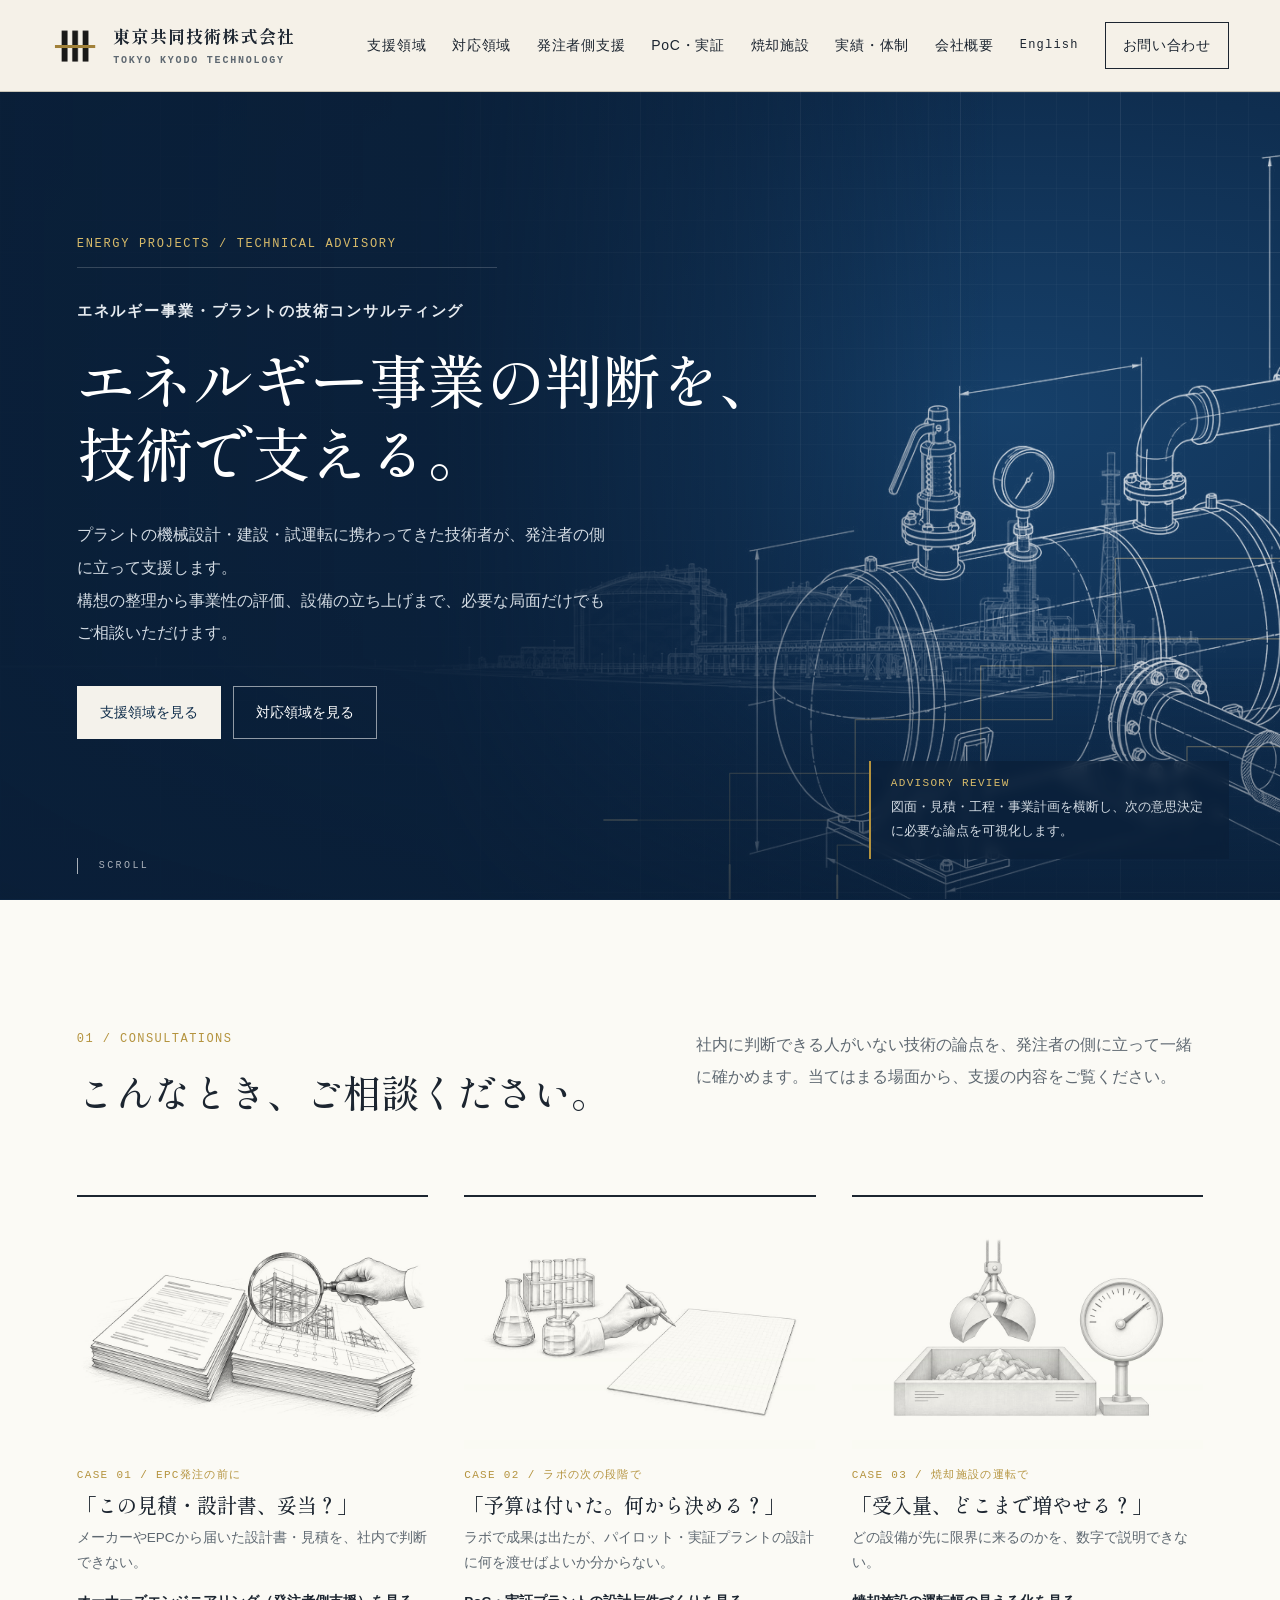
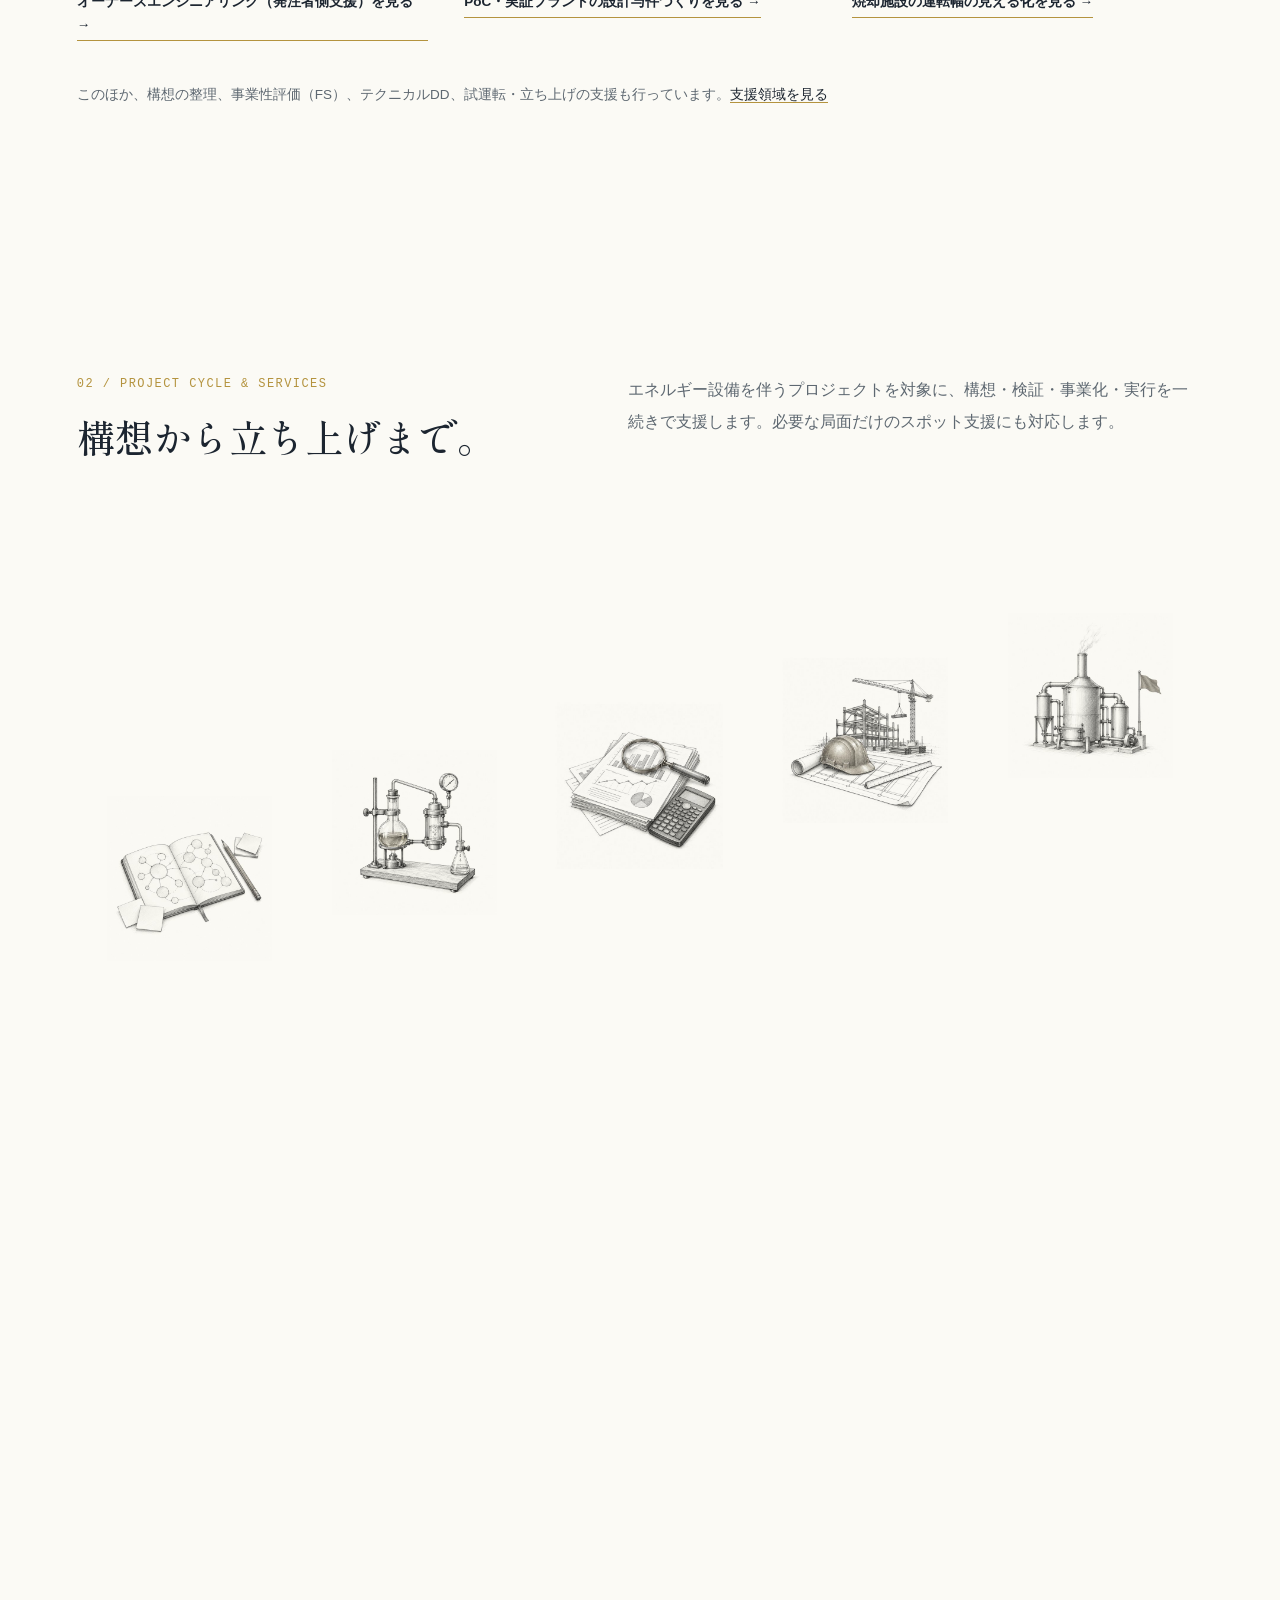
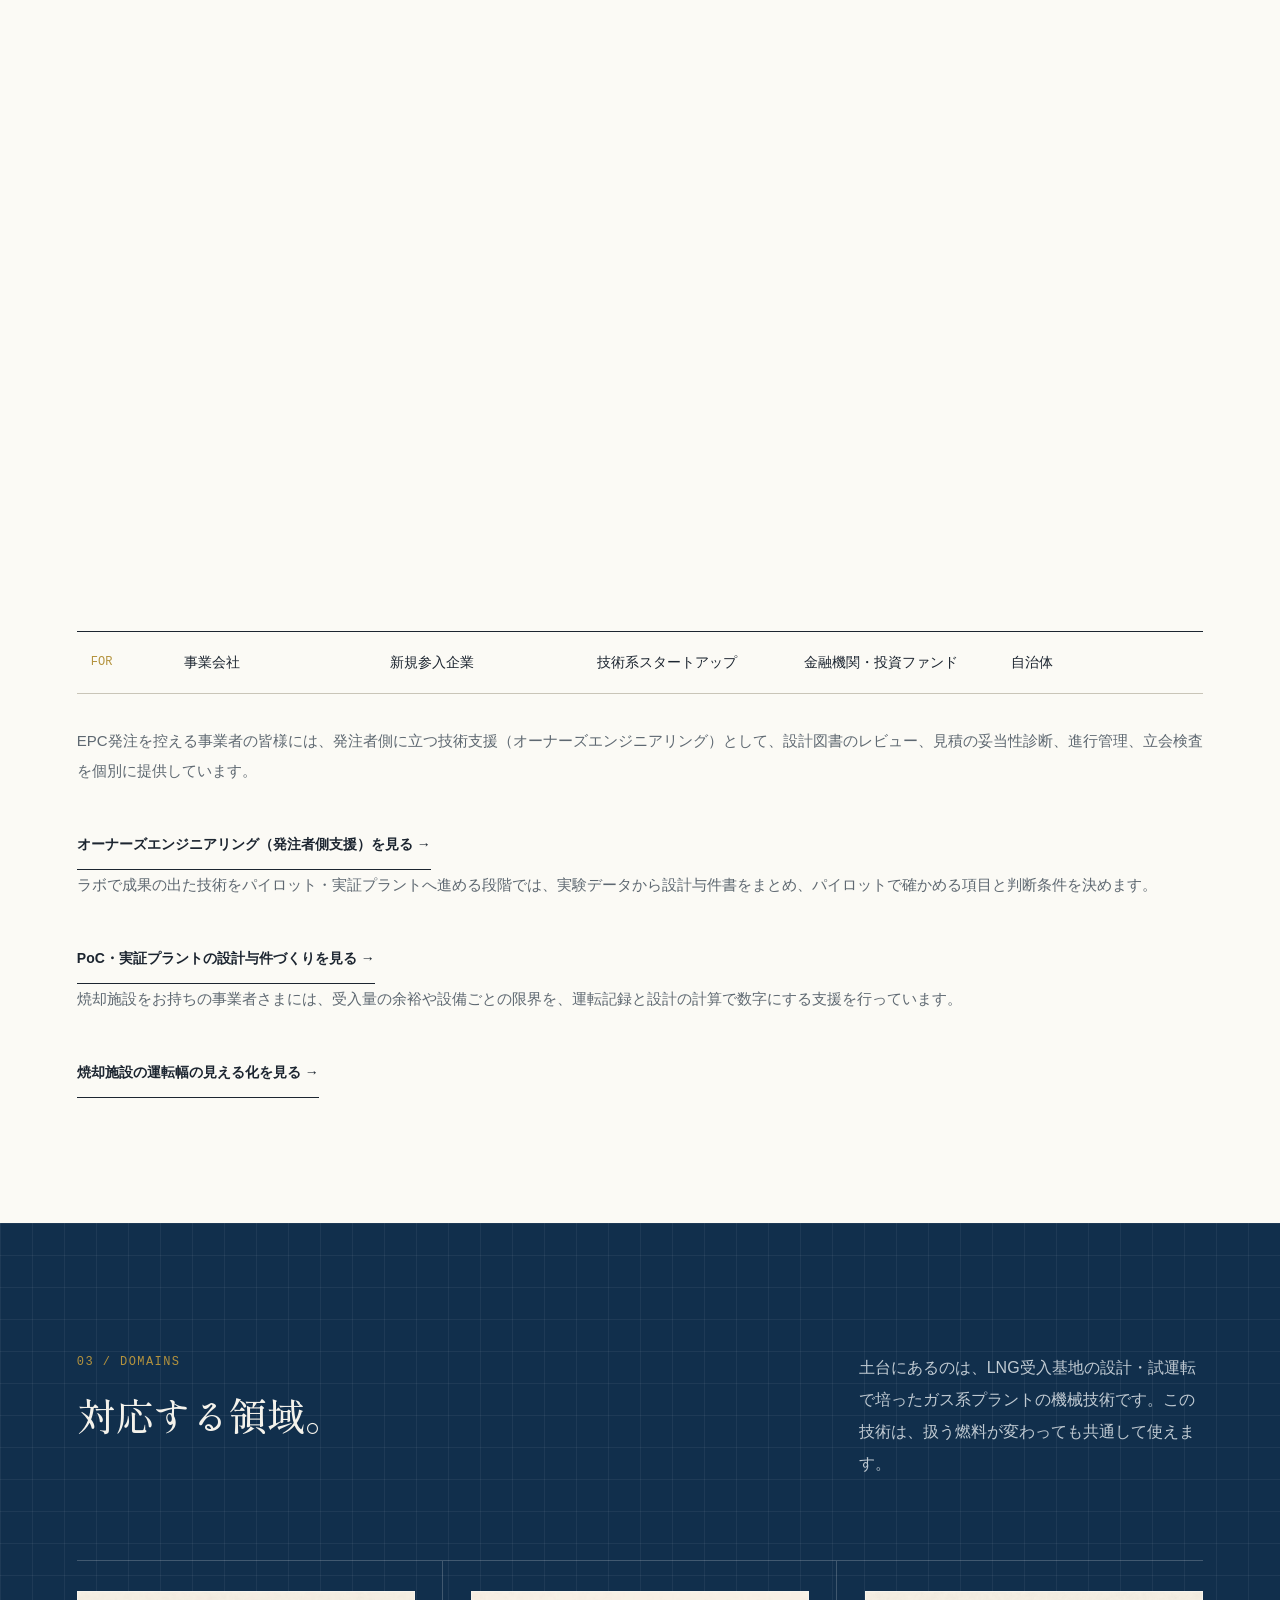
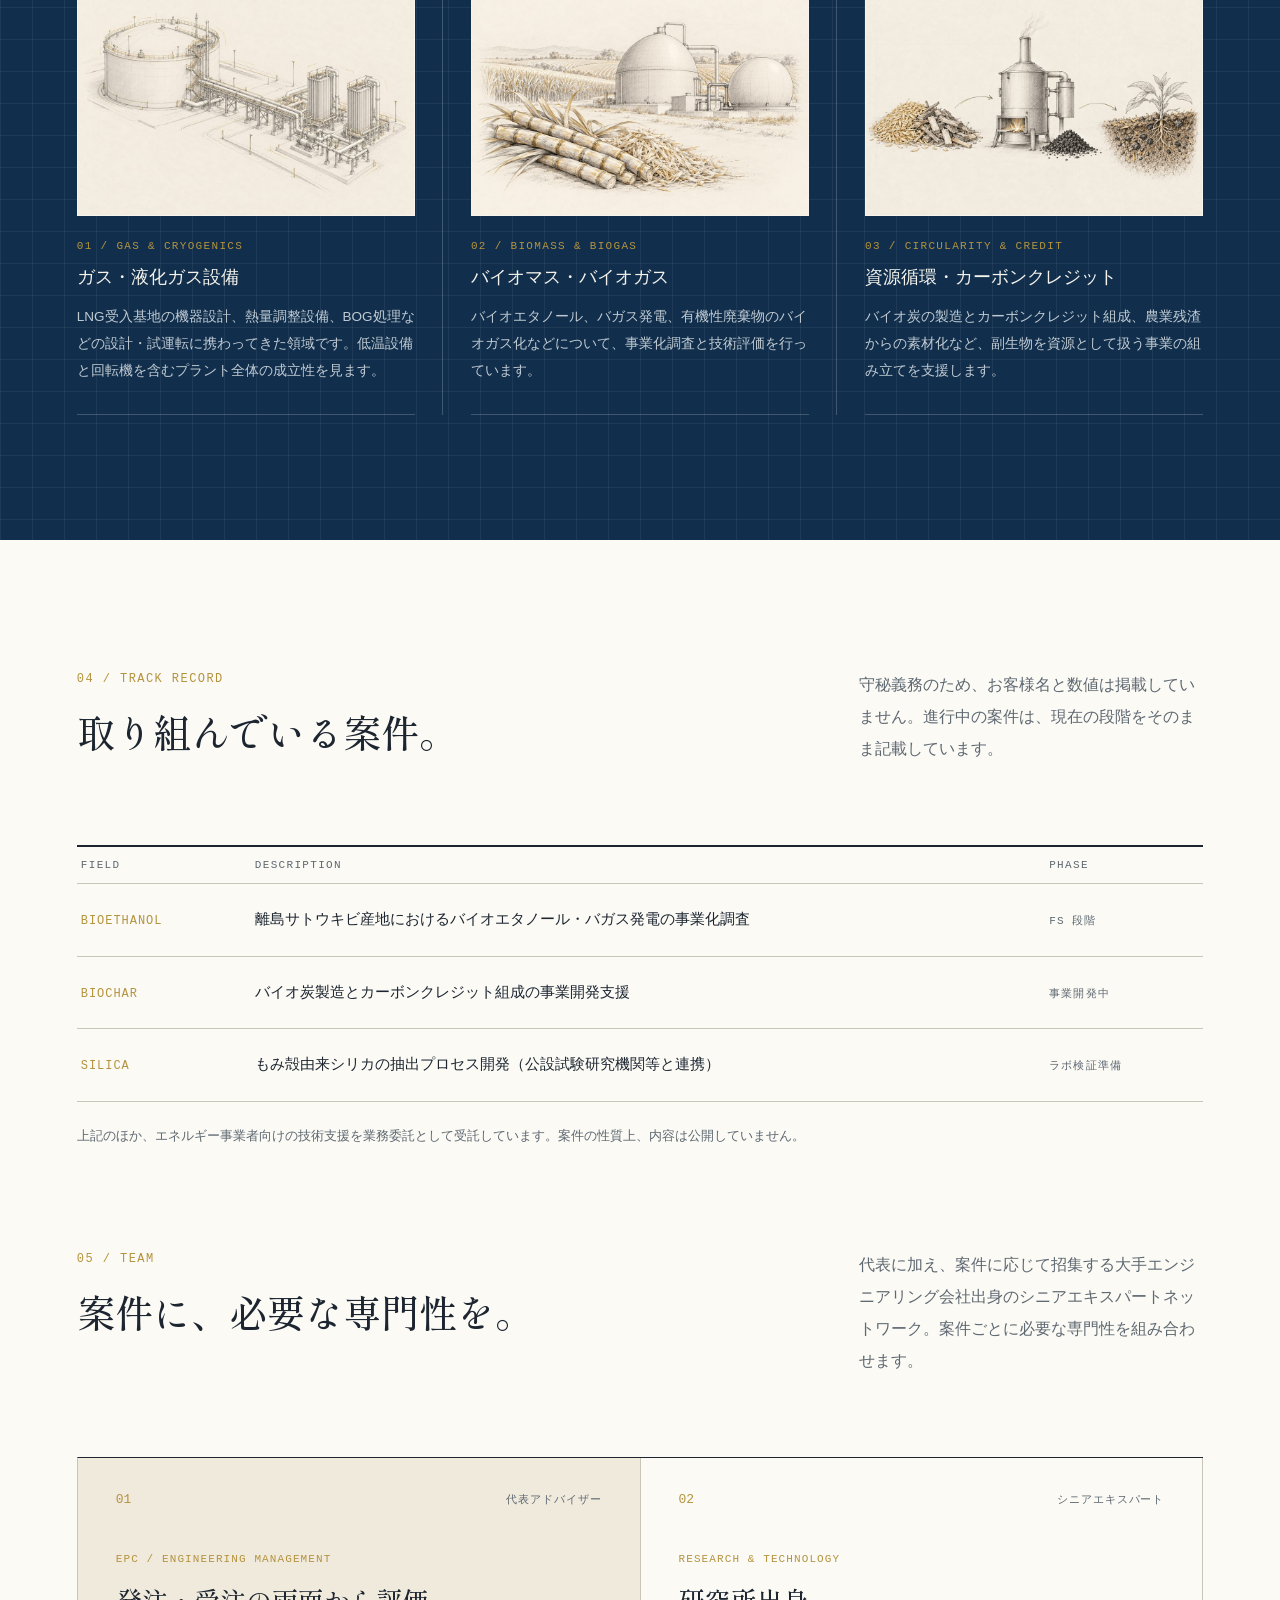
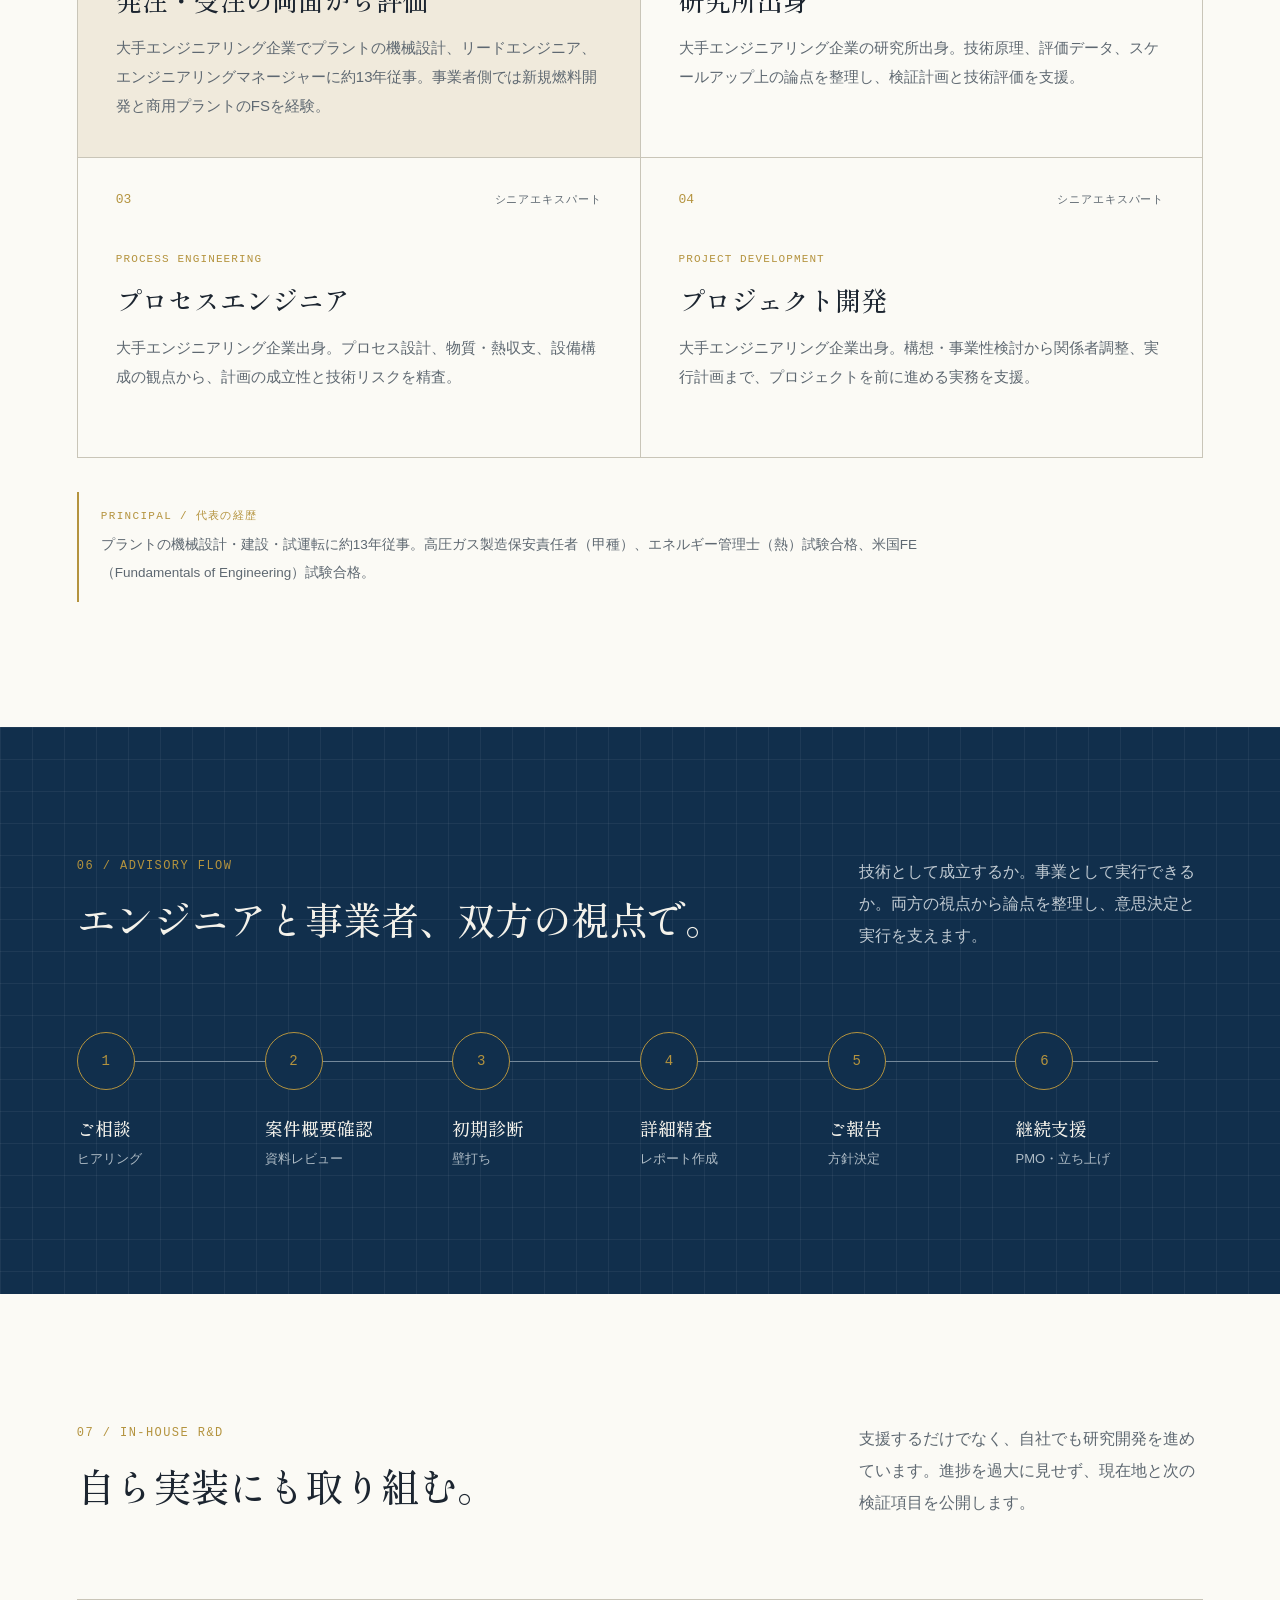
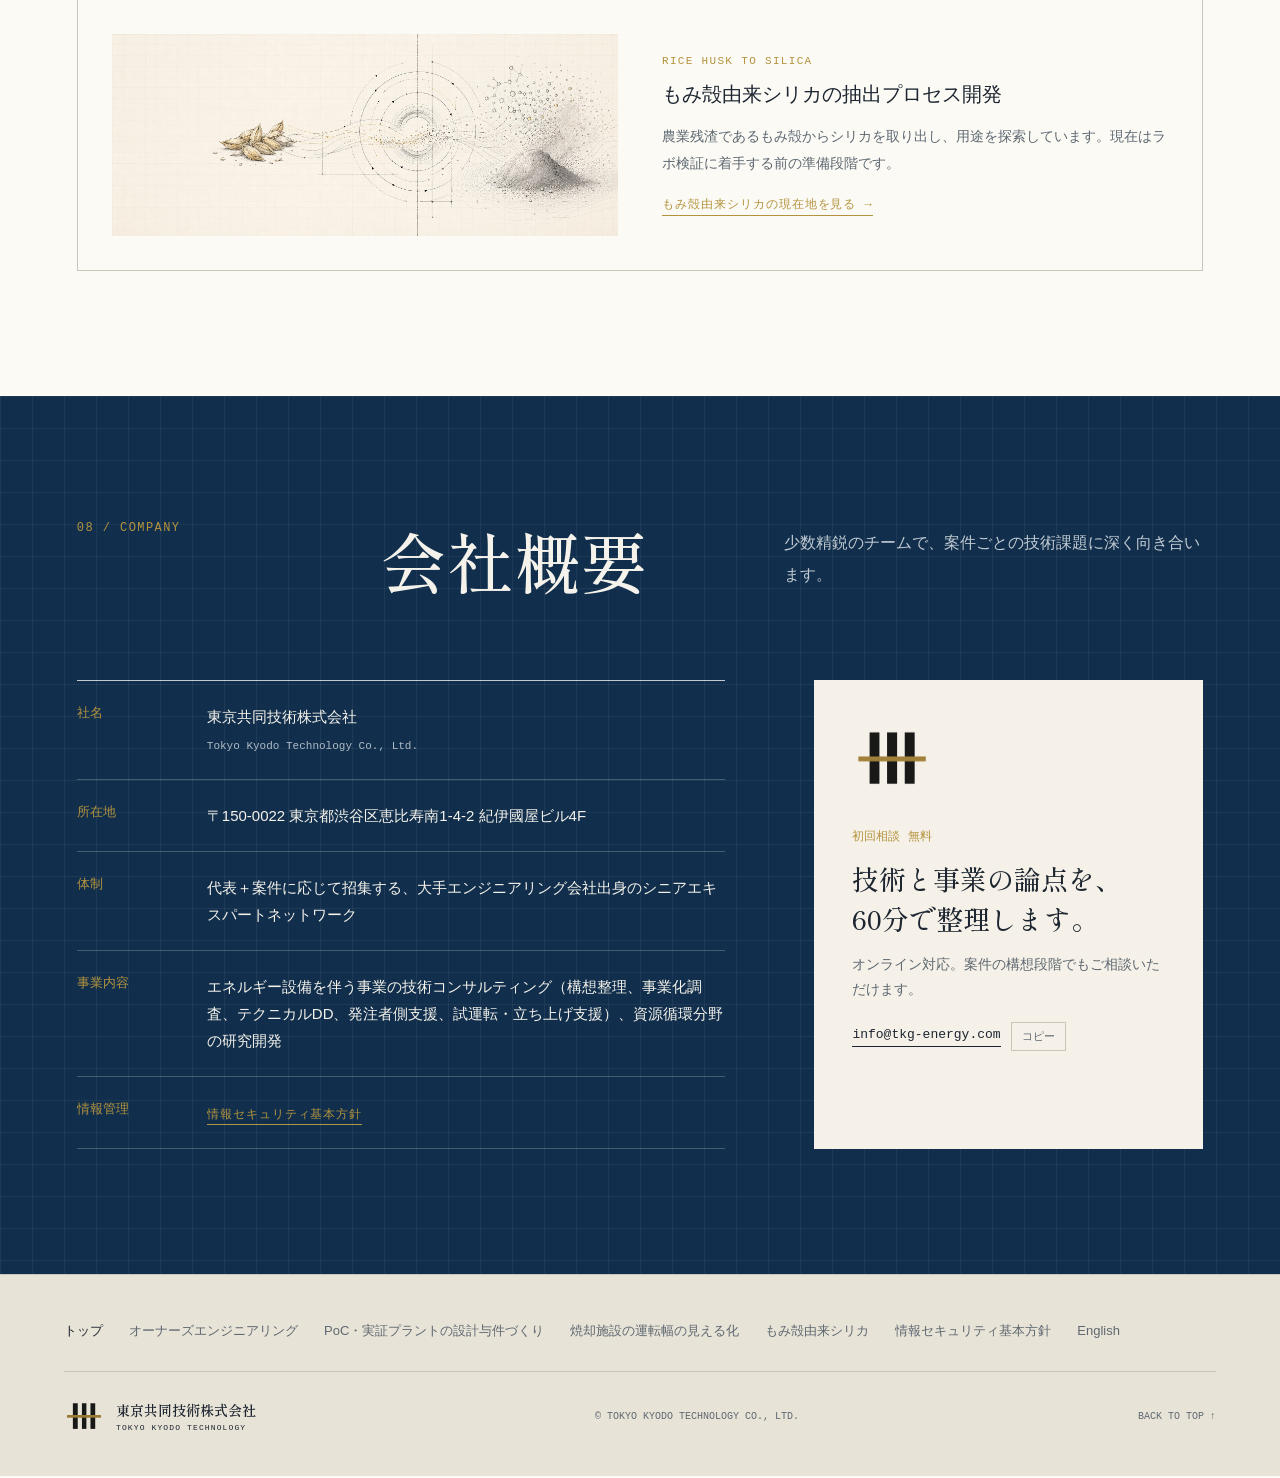
==== commit f2574b11: "Top page: open with customer situations; add FAQ to the service pages - Top page: new "こんなとき、ご相談ください" ====
--- a/index.html
+++ b/index.html
@@ -24,11 +24,21 @@
 <link rel="preconnect" href="https://fonts.googleapis.com">
 <link rel="preconnect" href="https://fonts.gstatic.com" crossorigin>
 <link rel="stylesheet" href="https://fonts.googleapis.com/css2?family=Shippori+Mincho:wght@500;600;700&amp;display=swap">
+<link rel="stylesheet" href="assets/oe-visual.css?v=20261015">
 <link rel="stylesheet" href="assets/bp-hero.css?v=20261111">
-<link rel="stylesheet" href="assets/site-enhance.css?v=20261111">
+<link rel="stylesheet" href="assets/site-enhance.css?v=20261111b">
 <script src="assets/nav.js?v=20261015" defer></script>
 <script src="assets/motion.js?v=20261015g" defer></script>
 <style>
+/* 2026-11-11 追加: 冒頭の「こんなとき、ご相談ください。」。カード全体が各サービスページへのリンク（絵と枠は oe-visual.css の .oe-cases） */
+/* 見出しが14字あり、.scope 既定の左列（最大500px）からはみ出して右の説明文に重なるため、左列を広げて折り返しも許す */
+@media (width>=981px){#consultations .compact-heading{grid-template-columns:minmax(360px,640px) minmax(300px,560px)}}
+#consultations .compact-heading h2{white-space:normal;text-wrap:balance}
+.top-cases a{display:block;color:inherit;text-decoration:none}
+.top-cases .case-go{display:inline-block;margin-top:16px;padding-bottom:3px;border-bottom:1px solid var(--gold);font-size:13.5px;font-weight:600;line-height:1.7;color:var(--ink);transition:color .2s}
+.top-cases a:hover .case-go{color:#8a6d1f}
+.top-cases-more{margin:40px 0 0;font-size:13.5px;line-height:2;color:var(--muted)}
+.top-cases-more a{color:var(--ink);border-bottom:1px solid var(--gold)}
 /* 対応領域・実績台帳（このページ固有） */
 /* 3列の内容幅をそろえるため、左右の余白は padding ではなく column-gap で取り、区切り線は ::after で描く
    （以前は両端の列だけ padding が片側0で、真ん中の図版だけ細くなっていた） */
@@ -224,7 +234,7 @@
   </div>
   <div class="bp-copy">
     <p class="bp-eyebrow">ENERGY PROJECTS / TECHNICAL ADVISORY</p>
-    <h1><span>エネルギー事業の判断を、</span><span>技術で支える。</span></h1>
+    <h1><span class="bp-kw">エネルギー事業・プラントの技術コンサルティング</span><span>エネルギー事業の判断を、</span><span>技術で支える。</span></h1>
     <p class="bp-lead">プラントの機械設計・建設・試運転に携わってきた技術者が、発注者の側に立って支援します。<br>構想の整理から事業性の評価、設備の立ち上げまで、必要な局面だけでもご相談いただけます。</p>
     <div class="bp-actions">
       <a class="primary" href="#services">支援領域を見る</a>
@@ -235,13 +245,50 @@
     <span>ADVISORY REVIEW</span>
     <p>図面・見積・工程・事業計画を横断し、次の意思決定に必要な論点を可視化します。</p>
   </div>
-  <a class="bp-scroll" href="#services">SCROLL</a>
+  <a class="bp-scroll" href="#consultations">SCROLL</a>
+</section>
+
+<section class="section scope" id="consultations">
+  <div class="compact-heading">
+    <div><span>01 / CONSULTATIONS</span><h2>こんなとき、ご相談ください。</h2></div>
+    <p>社内に判断できる人がいない技術の論点を、発注者の側に立って一緒に確かめます。当てはまる場面から、支援の内容をご覧ください。</p>
+  </div>
+  <div class="oe-visual oe-cases top-cases">
+    <article>
+      <a href="owners-engineering">
+        <figure><img src="assets/oe-case-quote.jpg" alt="見積書と設計図面の束を虫眼鏡で読み込む手元" width="960" height="640" loading="lazy" decoding="async"></figure>
+        <span>CASE 01 / EPC発注の前に</span>
+        <h3>「この見積・設計書、妥当？」</h3>
+        <p>メーカーやEPCから届いた設計書・見積を、社内で判断できない。</p>
+        <b class="case-go">オーナーズエンジニアリング（発注者側支援）を見る →</b>
+      </a>
+    </article>
+    <article>
+      <a href="pilot-plant">
+        <figure><img src="assets/pp-when1.jpg?v=20261106" alt="実験器具と白紙の方眼紙のあいだで鉛筆を持ったまま止まる手" width="960" height="640" loading="lazy" decoding="async"></figure>
+        <span>CASE 02 / ラボの次の段階で</span>
+        <h3>「予算は付いた。何から決める？」</h3>
+        <p>ラボで成果は出たが、パイロット・実証プラントの設計に何を渡せばよいか分からない。</p>
+        <b class="case-go">PoC・実証プラントの設計与件づくりを見る →</b>
+      </a>
+    </article>
+    <article>
+      <a href="incineration">
+        <figure><img src="assets/inc-voice3.jpg?v=20261106" alt="ごみピットのクレーンと、上限近くを指す計器" width="960" height="640" loading="lazy" decoding="async"></figure>
+        <span>CASE 03 / 焼却施設の運転で</span>
+        <h3>「受入量、どこまで増やせる？」</h3>
+        <p>どの設備が先に限界に来るのかを、数字で説明できない。</p>
+        <b class="case-go">焼却施設の運転幅の見える化を見る →</b>
+      </a>
+    </article>
+  </div>
+  <p class="top-cases-more">このほか、構想の整理、事業性評価（FS）、テクニカルDD、試運転・立ち上げの支援も行っています。<a href="#services">支援領域を見る</a></p>
 </section>
 
 <section class="section scope" id="services">
   <div class="cycle-pin"><div class="cycle-sticky">
   <div class="compact-heading">
-    <div><span>01 / PROJECT CYCLE &amp; SERVICES</span><h2>構想から立ち上げまで。</h2></div>
+    <div><span>02 / PROJECT CYCLE &amp; SERVICES</span><h2>構想から立ち上げまで。</h2></div>
     <p>エネルギー設備を伴うプロジェクトを対象に、構想・検証・事業化・実行を一続きで支援します。必要な局面だけのスポット支援にも対応します。</p>
   </div>
   <ol class="stairs" aria-label="プロジェクトの5段階">
@@ -308,7 +355,7 @@
 
 <section class="section blueprint" id="domains">
   <div class="compact-heading">
-    <div><span>02 / DOMAINS</span><h2>対応する領域。</h2></div>
+    <div><span>03 / DOMAINS</span><h2>対応する領域。</h2></div>
     <p>土台にあるのは、LNG受入基地の設計・試運転で培ったガス系プラントの機械技術です。この技術は、扱う燃料が変わっても共通して使えます。</p>
   </div>
   <div class="domain-grid">
@@ -335,7 +382,7 @@
 
 <section class="section" id="track-record">
   <div class="compact-heading">
-    <div><span>03 / TRACK RECORD</span><h2>取り組んでいる案件。</h2></div>
+    <div><span>04 / TRACK RECORD</span><h2>取り組んでいる案件。</h2></div>
     <p>守秘義務のため、お客様名と数値は掲載していません。進行中の案件は、現在の段階をそのまま記載しています。</p>
   </div>
   <div class="ledger">
@@ -361,7 +408,7 @@
   <p class="ledger-note">上記のほか、エネルギー事業者向けの技術支援を業務委託として受託しています。案件の性質上、内容は公開していません。</p>
 
   <div class="compact-heading" style="margin-top:96px">
-    <div><span>04 / TEAM</span><h2>案件に、必要な専門性を。</h2></div>
+    <div><span>05 / TEAM</span><h2>案件に、必要な専門性を。</h2></div>
     <p>代表に加え、案件に応じて招集する大手エンジニアリング会社出身のシニアエキスパートネットワーク。案件ごとに必要な専門性を組み合わせます。</p>
   </div>
   <div class="advisor-grid">
@@ -398,7 +445,7 @@
 
 <section class="section method blueprint">
   <div class="compact-heading">
-    <div><span>05 / ADVISORY FLOW</span><h2>エンジニアと事業者、双方の視点で。</h2></div>
+    <div><span>06 / ADVISORY FLOW</span><h2>エンジニアと事業者、双方の視点で。</h2></div>
     <p>技術として成立するか。事業として実行できるか。両方の視点から論点を整理し、意思決定と実行を支えます。</p>
   </div>
   <div class="method-grid">
@@ -413,7 +460,7 @@
 
 <section class="section" id="rd">
   <div class="compact-heading">
-    <div><span>06 / IN-HOUSE R&amp;D</span><h2>自ら実装にも取り組む。</h2></div>
+    <div><span>07 / IN-HOUSE R&amp;D</span><h2>自ら実装にも取り組む。</h2></div>
     <p>支援するだけでなく、自社でも研究開発を進めています。進捗を過大に見せず、現在地と次の検証項目を公開します。</p>
   </div>
   <div class="rd-mini">
@@ -429,7 +476,7 @@
 
 <section class="section company blueprint" id="company">
   <div class="section-heading">
-    <span>07 / COMPANY</span><h2>会社概要</h2>
+    <span>08 / COMPANY</span><h2>会社概要</h2>
     <p>少数精鋭のチームで、案件ごとの技術課題に深く向き合います。</p>
   </div>
   <div class="company-grid">
--- a/assets/oe-visual.css
+++ b/assets/oe-visual.css
@@ -0,0 +1,46 @@
+/* 2026-10-15 追加: 発注者側支援ページ（日本語・英語）の絵主体レイアウト。挿絵は Codex 作・白背景を乗算合成 */
+.oe-visual{list-style:none;padding:0;margin:44px 0 0;display:grid;gap:36px}
+.oe-visual figure{margin:0 0 18px;aspect-ratio:3/2;overflow:hidden}
+.oe-visual img{width:100%;height:100%;object-fit:contain;mix-blend-mode:multiply;display:block;transition:transform .6s ease}
+.oe-visual article:hover img,.oe-visual li:hover img{transform:scale(1.04)}
+.oe-visual span{font:11px monospace;color:var(--gold);letter-spacing:.12em;display:block;margin-bottom:8px}
+.oe-visual h3{margin:0 0 6px;font:500 20px/1.5 var(--serif,serif)}
+.oe-visual p{margin:0;font-size:13.5px;line-height:1.8;color:var(--muted)}
+.oe-cases{grid-template-columns:repeat(3,minmax(0,1fr))}
+.oe-cases article,.oe-types article{border-top:2px solid var(--ink);padding-top:18px}
+/* 支援メニュー：紺地の上に紙のカードを並べ、矢印でつなぐ */
+.oe-flow{grid-template-columns:repeat(3,minmax(0,1fr));gap:48px}
+.oe-flow li{position:relative;background:var(--paper);color:var(--ink)}
+.oe-flow li:not(:last-child)::after{content:"";position:absolute;top:33%;right:-34px;width:18px;height:18px;border-top:1.5px solid var(--gold);border-right:1.5px solid var(--gold);transform:rotate(45deg)}
+.oe-flow figure{margin:0}
+.oe-flow-body{position:relative;padding:32px 22px 24px;border-top:1px solid var(--line)}
+.oe-flow-body .oe-ico{position:absolute;top:-24px;left:20px}
+.oe-ico{width:46px;height:46px;border:1px solid var(--gold);border-radius:50%;background:var(--white);display:inline-grid;place-items:center;flex:none}
+.oe-ico svg{width:22px;height:22px;fill:none;stroke:var(--gold);stroke-width:1.5;stroke-linecap:round;stroke-linejoin:round}
+/* 関わり方：2枚の絵＋前提のアイコン列 */
+.oe-types{grid-template-columns:repeat(2,minmax(0,1fr));gap:48px}
+.oe-chips{list-style:none;padding:0;margin:44px 0 0;display:grid;grid-template-columns:repeat(4,minmax(0,1fr));border-top:1px solid var(--line)}
+.oe-chips li{display:grid;grid-template-columns:46px 1fr;column-gap:14px;align-items:center;padding:22px 16px 22px 0}
+.oe-chips .oe-ico{grid-row:span 2}
+.oe-chips b{font-size:14.5px;font-weight:600;line-height:1.5}
+.oe-chips small{grid-column:2;font-size:12px;color:var(--muted);line-height:1.6}
+@media (max-width:900px){
+  .oe-cases,.oe-flow,.oe-types{grid-template-columns:1fr;gap:44px}
+  .oe-flow li:not(:last-child)::after{top:auto;right:auto;left:50%;bottom:-32px;transform:translateX(-50%) rotate(135deg)}
+  .oe-chips{grid-template-columns:1fr 1fr}
+}
+@media (max-width:560px){.oe-chips{grid-template-columns:1fr}}
+
+/* 英語ページ用：4枚の流れ、しないことの一覧（打ち消し線つきアイコン） */
+.oe-flow.four{grid-template-columns:repeat(4,minmax(0,1fr));gap:40px}
+.oe-flow.four li:not(:last-child)::after{right:-30px}
+.oe-no{list-style:none;padding:0;margin:44px 0 0;display:grid;grid-template-columns:repeat(3,minmax(0,1fr));border-top:1px solid var(--ink)}
+.oe-no li{display:grid;grid-template-columns:52px 1fr;column-gap:16px;align-items:start;padding:26px 22px 26px 0;border-bottom:1px solid var(--line)}
+.oe-no .oe-ico{position:relative;grid-row:span 2;width:52px;height:52px;border-color:var(--line)}
+.oe-no .oe-ico svg{stroke:var(--muted)}
+.oe-no .oe-ico::after{content:"";position:absolute;left:8px;right:8px;top:50%;border-top:1.5px solid var(--gold);transform:rotate(-45deg)}
+.oe-no b{font-size:15px;font-weight:600;line-height:1.5}
+.oe-no small{grid-column:2;font-size:12.5px;color:var(--muted);line-height:1.7;margin-top:4px}
+@media (max-width:1100px){.oe-flow.four{grid-template-columns:repeat(2,minmax(0,1fr));gap:48px}.oe-flow.four li:nth-child(2)::after{display:none}}
+@media (max-width:900px){.oe-flow.four{grid-template-columns:1fr}.oe-flow.four li:nth-child(2)::after{display:block}.oe-no{grid-template-columns:1fr 1fr}}
+@media (max-width:560px){.oe-no{grid-template-columns:1fr}}
--- a/assets/site-enhance.css
+++ b/assets/site-enhance.css
@@ -47,3 +47,23 @@
 .footer-links a{color:var(--muted);text-decoration:none;padding:4px 0;border-bottom:1px solid transparent;transition:color .2s,border-color .2s}
 .footer-links a:hover{color:var(--ink);border-bottom-color:var(--gold)}
 .footer-links a[aria-current="page"]{color:var(--ink)}
+
+/* 2026-11-11 追加: よくあるご質問（details/summary。JSなしで開閉でき、閉じていても本文はHTMLに入っている） */
+.faq-list{max-width:980px;border-top:2px solid var(--ink)}
+.faq-list details{border-bottom:1px solid var(--line)}
+.faq-list summary{display:grid;grid-template-columns:40px 1fr 20px;column-gap:14px;align-items:baseline;padding:22px 4px;cursor:pointer;list-style:none;transition:color .2s}
+.faq-list summary::-webkit-details-marker{display:none}
+.faq-list summary::after{content:"";width:9px;height:9px;border-right:1.5px solid var(--gold);border-bottom:1.5px solid var(--gold);transform:rotate(45deg);justify-self:end;align-self:center;margin-top:-4px;transition:transform .25s}
+.faq-list details[open] summary::after{transform:rotate(-135deg);margin-top:4px}
+.faq-list summary:hover{color:var(--blue)}
+.faq-list summary:focus-visible{outline:2px solid var(--gold);outline-offset:2px}
+.faq-list .faq-q{font:12px monospace;letter-spacing:.1em;color:var(--gold)}
+.faq-list summary h3{margin:0;font-size:16.5px;font-weight:600;line-height:1.7}
+.faq-list .faq-a{padding:0 44px 26px 58px}
+.faq-list .faq-a p{margin:0;font-size:14.5px;line-height:2.05;color:var(--muted)}
+.faq-list .faq-a a{color:var(--ink);border-bottom:1px solid var(--gold)}
+@media (max-width:700px){
+  .faq-list summary{grid-template-columns:30px 1fr 16px;column-gap:10px;padding:18px 2px}
+  .faq-list summary h3{font-size:15px}
+  .faq-list .faq-a{padding:0 6px 22px 42px}
+}
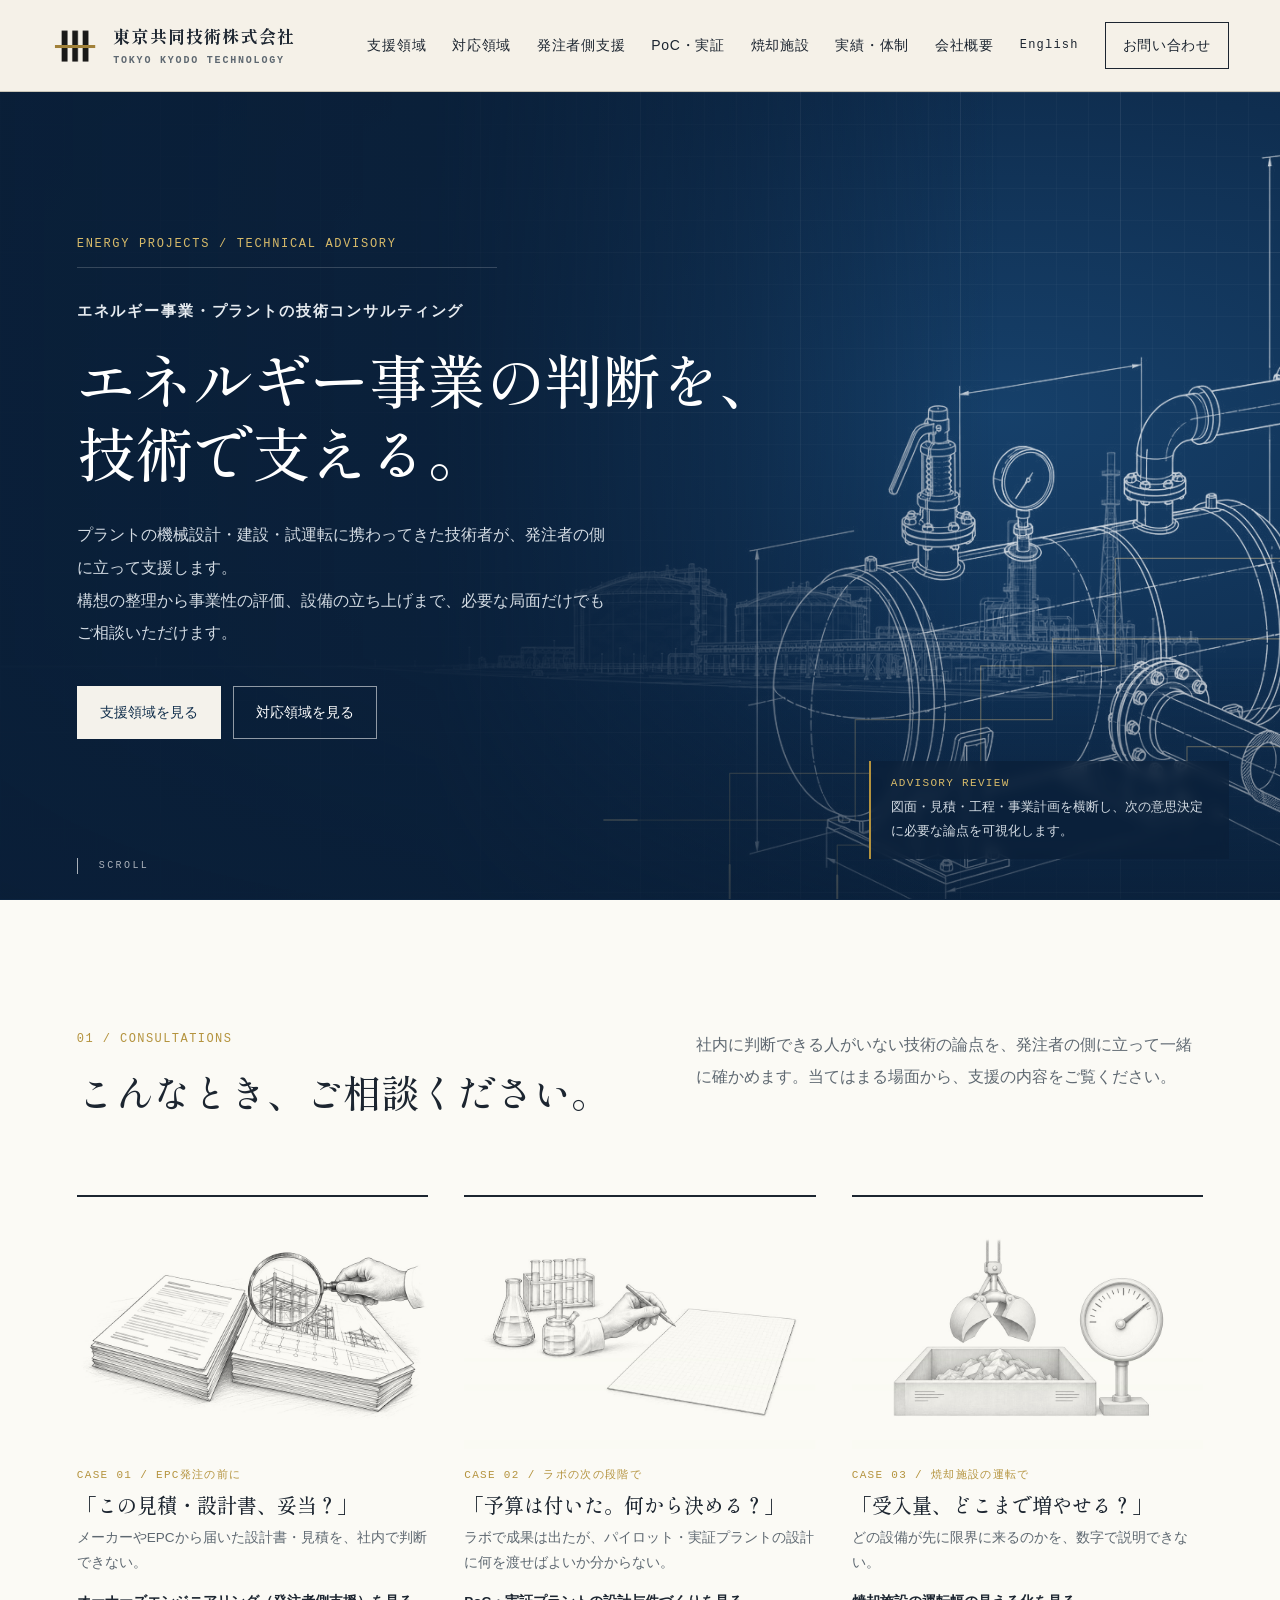
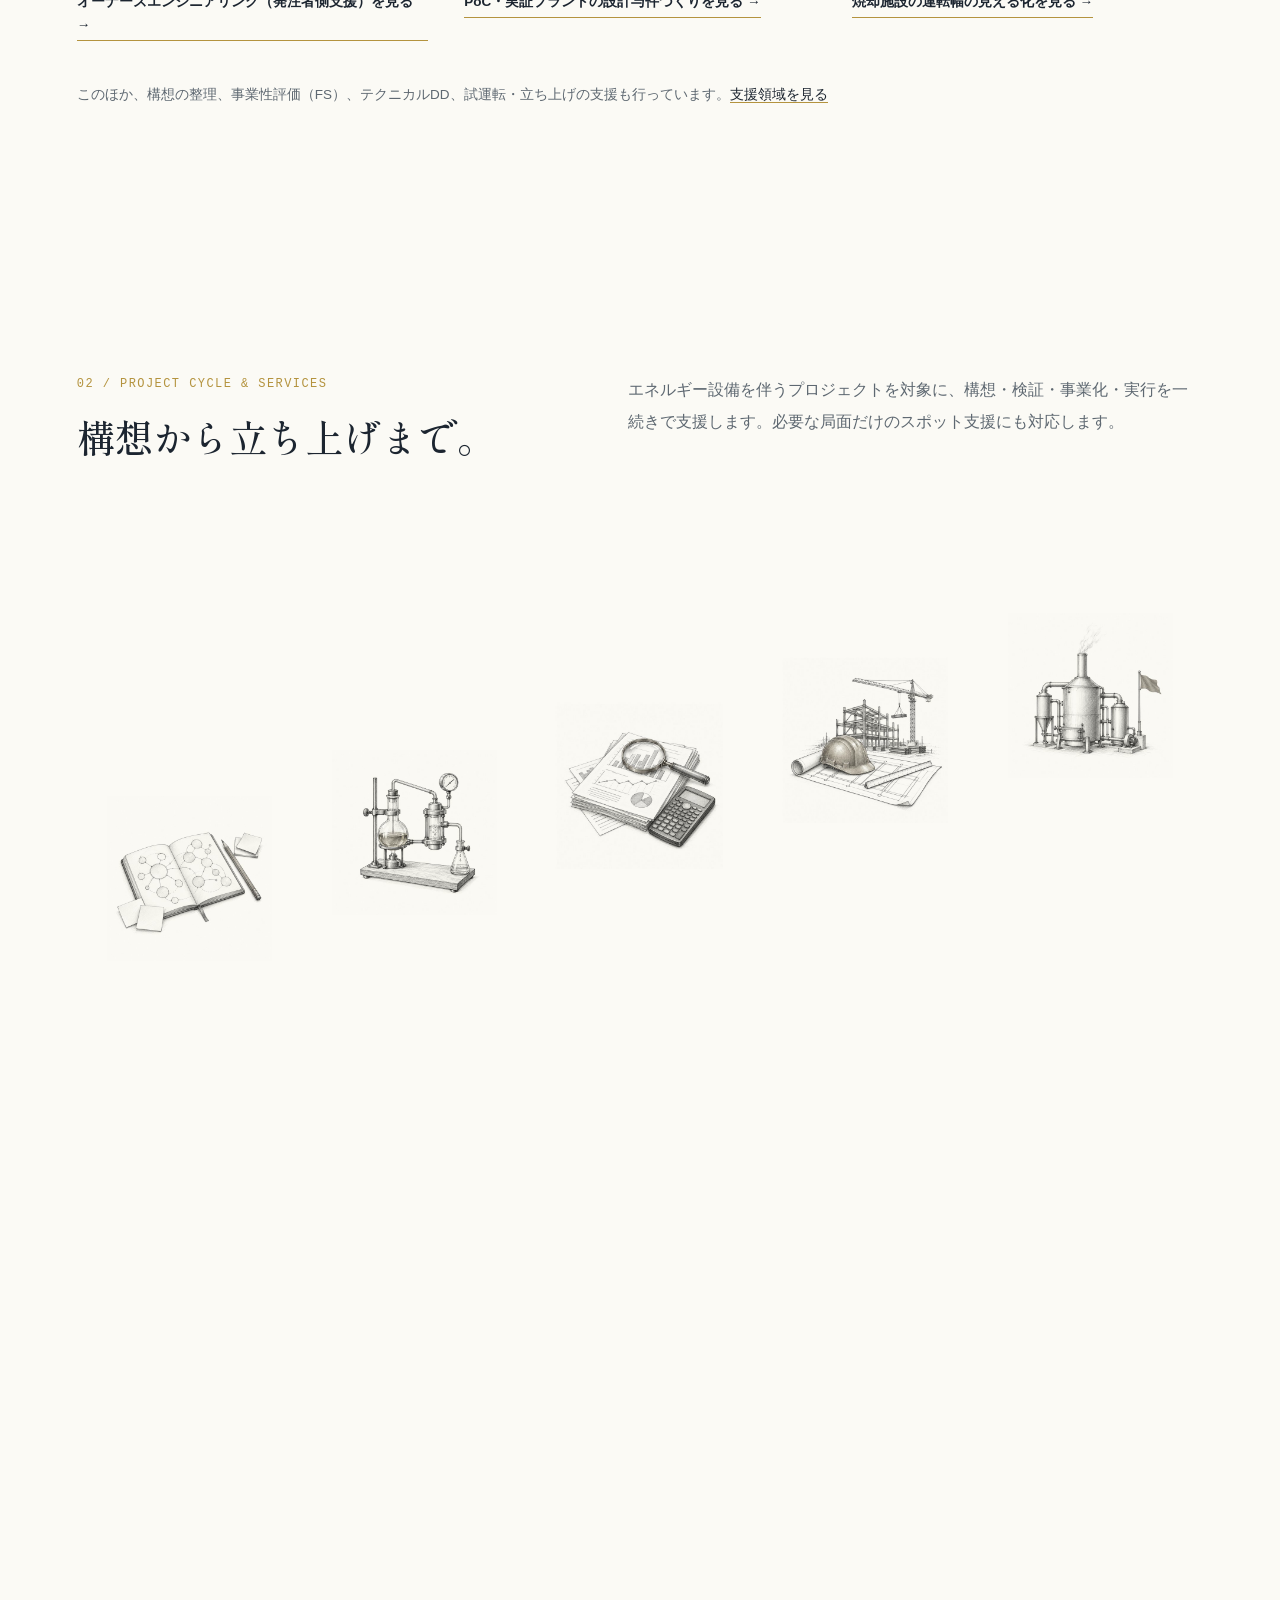
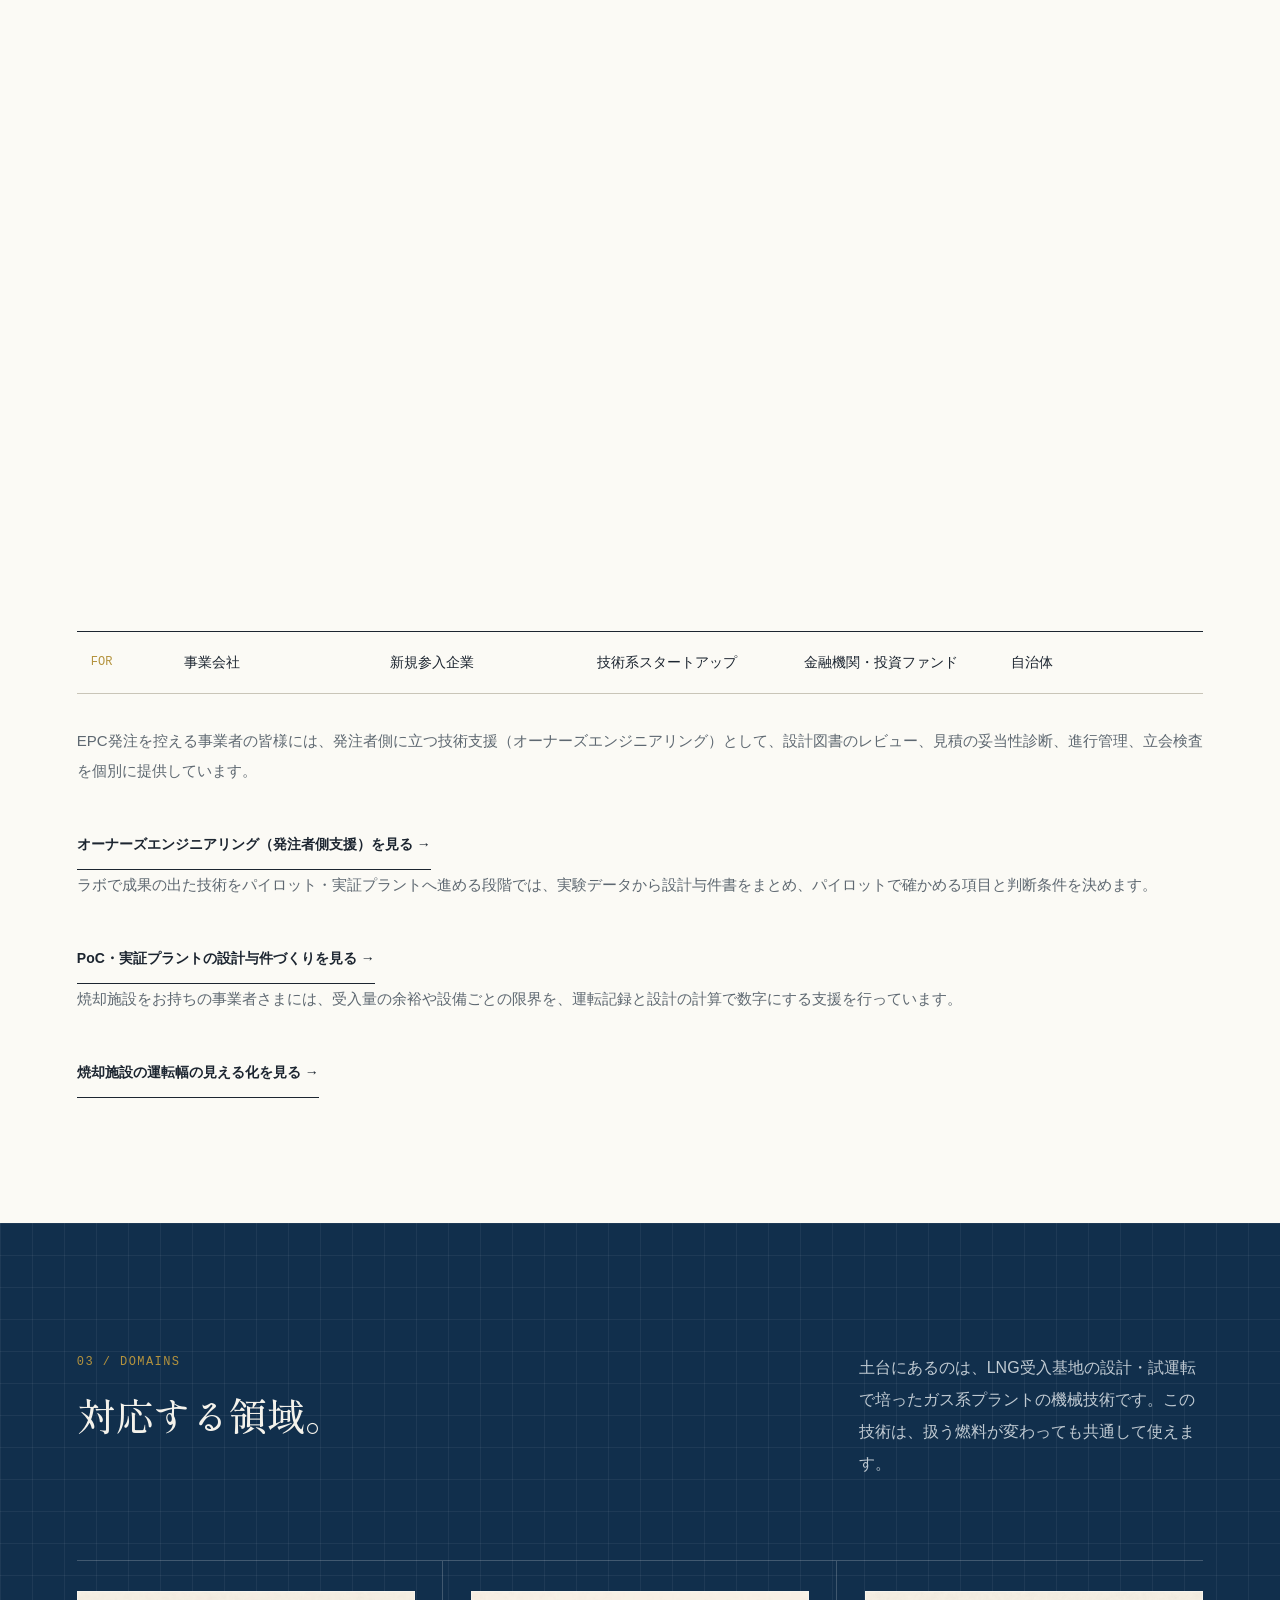
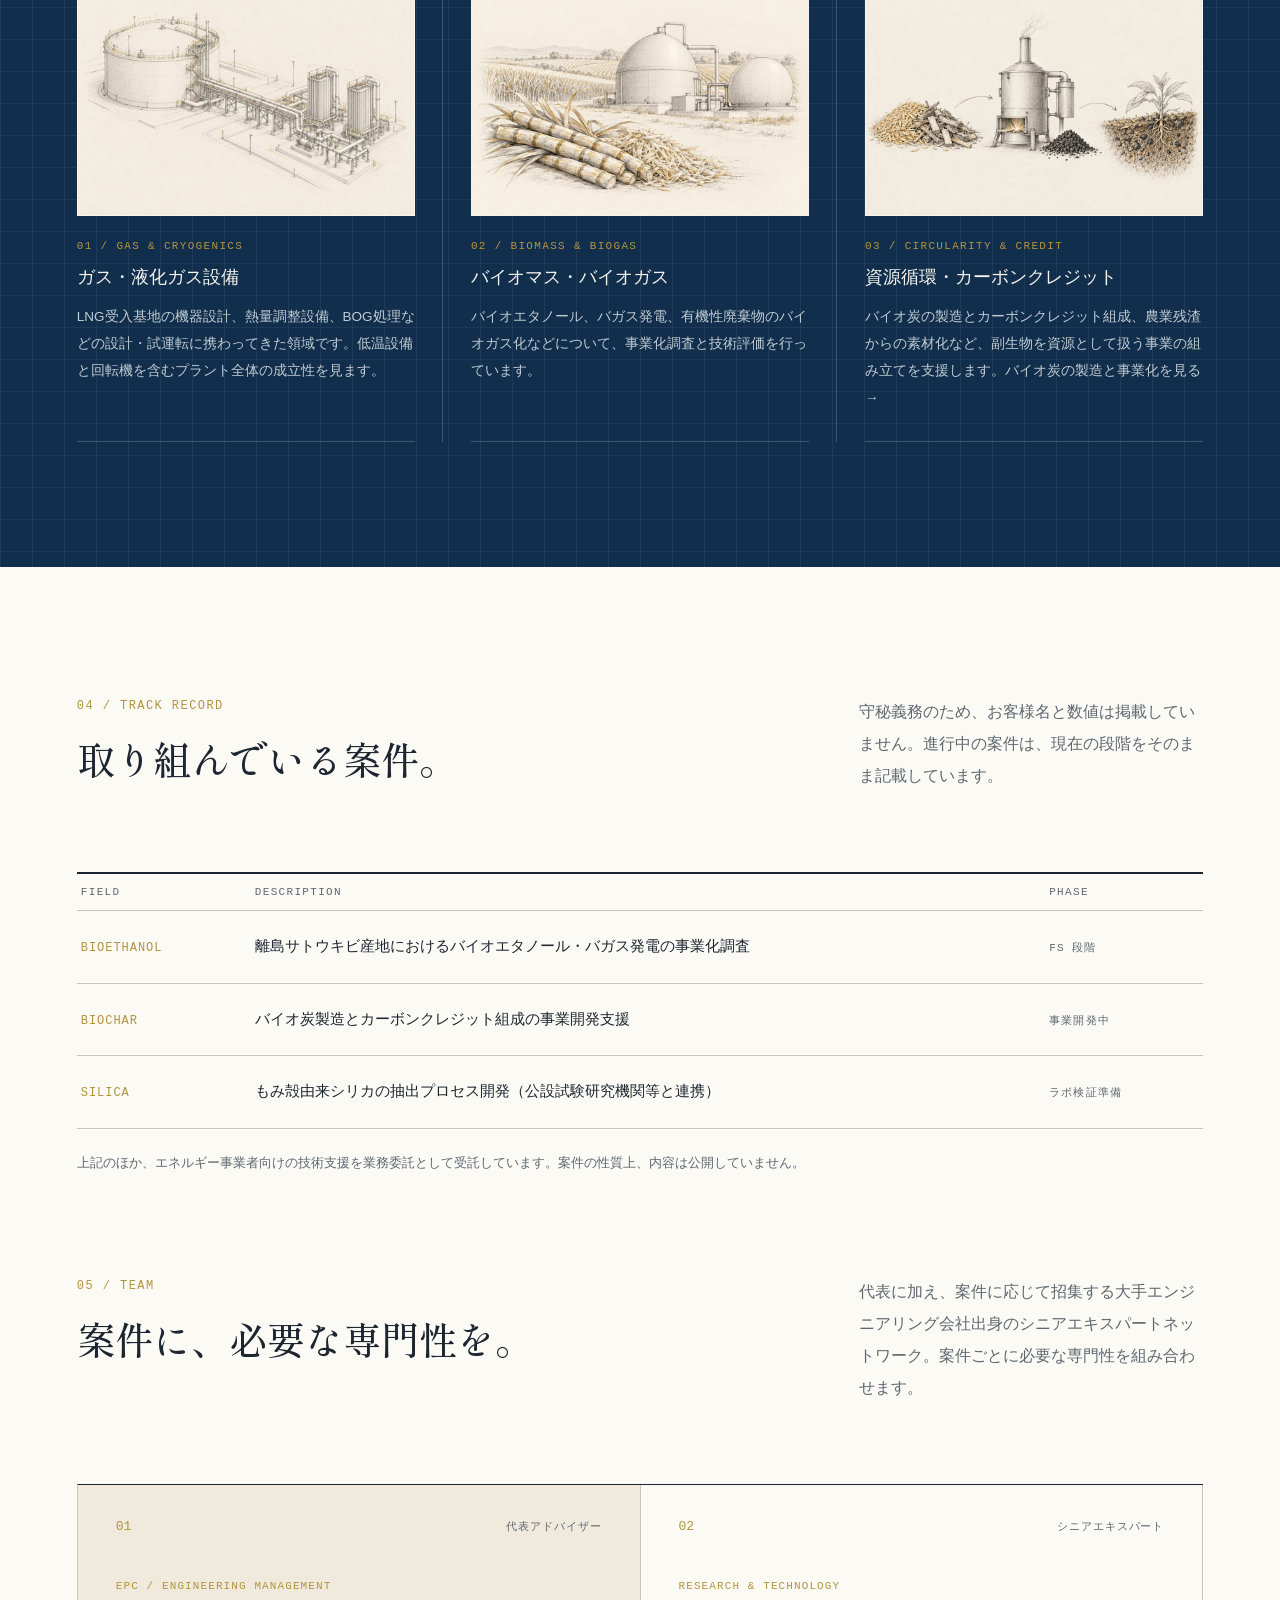
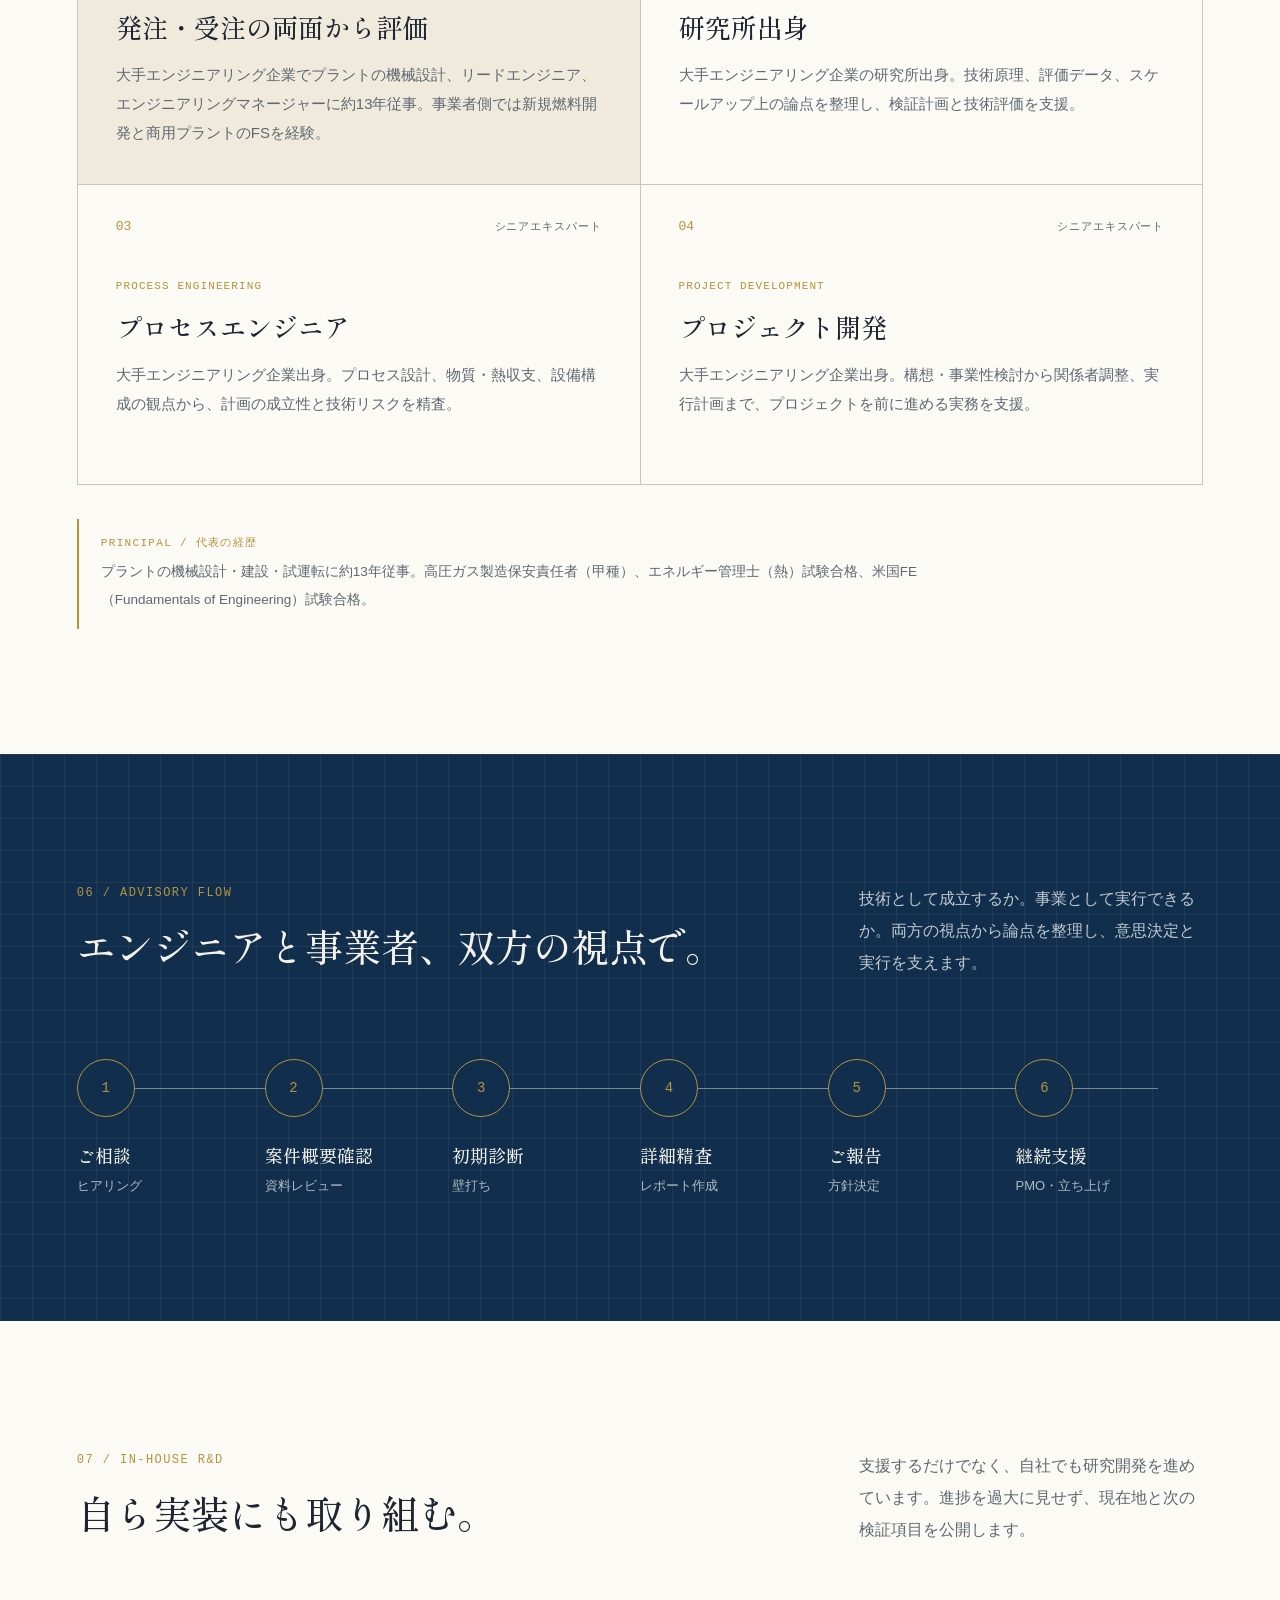
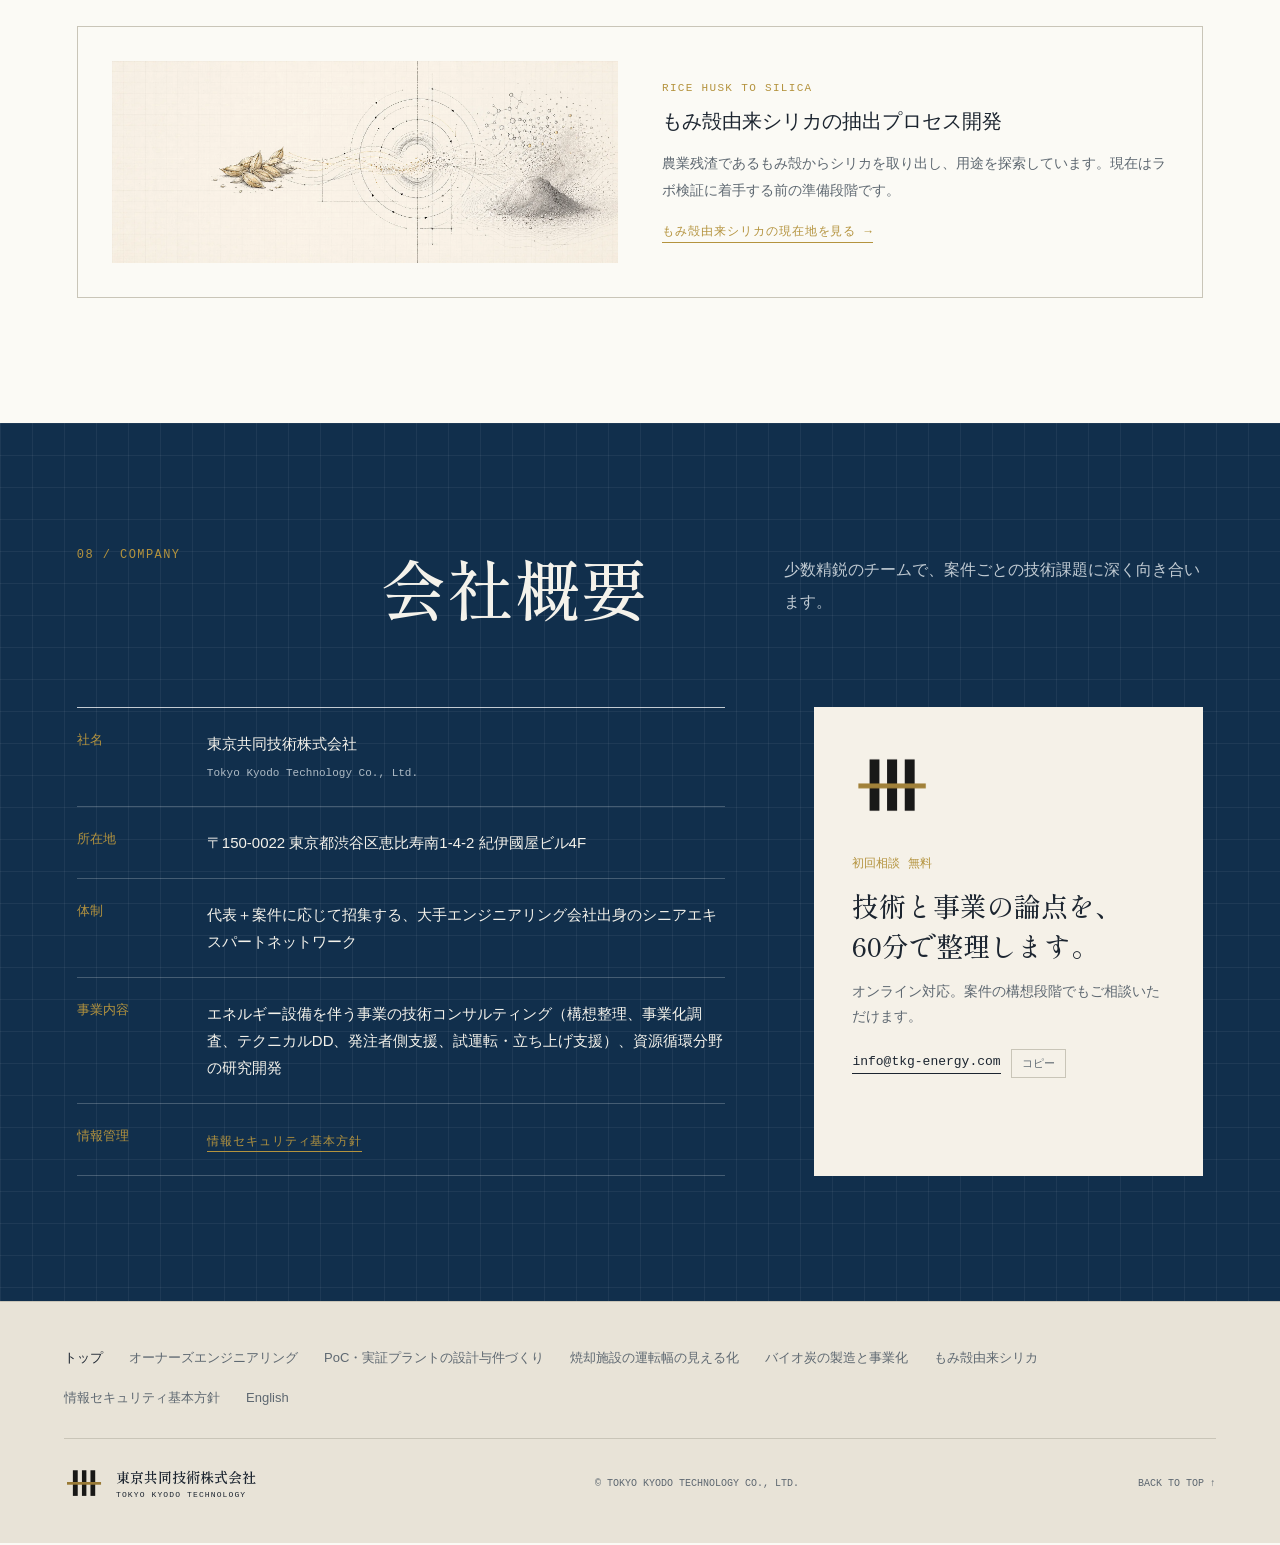
==== commit bc9375a1: "Add biochar page (/biochar) and link it from the footer and top page Co-Authored-By: Claude Opus 5.5" ====
--- a/index.html
+++ b/index.html
@@ -26,7 +26,7 @@
 <link rel="stylesheet" href="https://fonts.googleapis.com/css2?family=Shippori+Mincho:wght@500;600;700&amp;display=swap">
 <link rel="stylesheet" href="assets/oe-visual.css?v=20261015">
 <link rel="stylesheet" href="assets/bp-hero.css?v=20261111">
-<link rel="stylesheet" href="assets/site-enhance.css?v=20261111b">
+<link rel="stylesheet" href="assets/site-enhance.css?v=20261111c">
 <script src="assets/nav.js?v=20261015" defer></script>
 <script src="assets/motion.js?v=20261015g" defer></script>
 <style>
@@ -375,7 +375,7 @@
       <figure class="domain-fig"><img src="assets/domain-circular.jpg" alt="資源循環の線画（もみ殻・木くず、炭化炉、土に戻るバイオ炭）" width="960" height="640" loading="lazy" decoding="async"></figure>
       <span>03 / CIRCULARITY &amp; CREDIT</span>
       <h3>資源循環・カーボンクレジット</h3>
-      <p>バイオ炭の製造とカーボンクレジット組成、農業残渣からの素材化など、副生物を資源として扱う事業の組み立てを支援します。</p>
+      <p>バイオ炭の製造とカーボンクレジット組成、農業残渣からの素材化など、副生物を資源として扱う事業の組み立てを支援します。<a href="biochar">バイオ炭の製造と事業化を見る →</a></p>
     </article>
   </div>
 </section>
@@ -507,6 +507,7 @@
     <a href="owners-engineering">オーナーズエンジニアリング</a>
     <a href="pilot-plant">PoC・実証プラントの設計与件づくり</a>
     <a href="incineration">焼却施設の運転幅の見える化</a>
+    <a href="biochar">バイオ炭の製造と事業化</a>
     <a href="silica">もみ殻由来シリカ</a>
     <a href="security-policy">情報セキュリティ基本方針</a>
     <a href="en" lang="en" hreflang="en">English</a>
--- a/assets/site-enhance.css
+++ b/assets/site-enhance.css
@@ -67,3 +67,6 @@
   .faq-list summary h3{font-size:15px}
   .faq-list .faq-a{padding:0 6px 22px 42px}
 }
+
+/* 2026-11-11 追加: サービスページ末尾の見出し「お問い合わせ」。PC幅では6字が列幅に収まらず「お問い合わ／せ」と折れていたため、1行に収まる大きさにして折り返さない */
+@media (width>=981px){#contact .section-heading h2{white-space:nowrap;font-size:clamp(40px,4.4vw,62px)}}
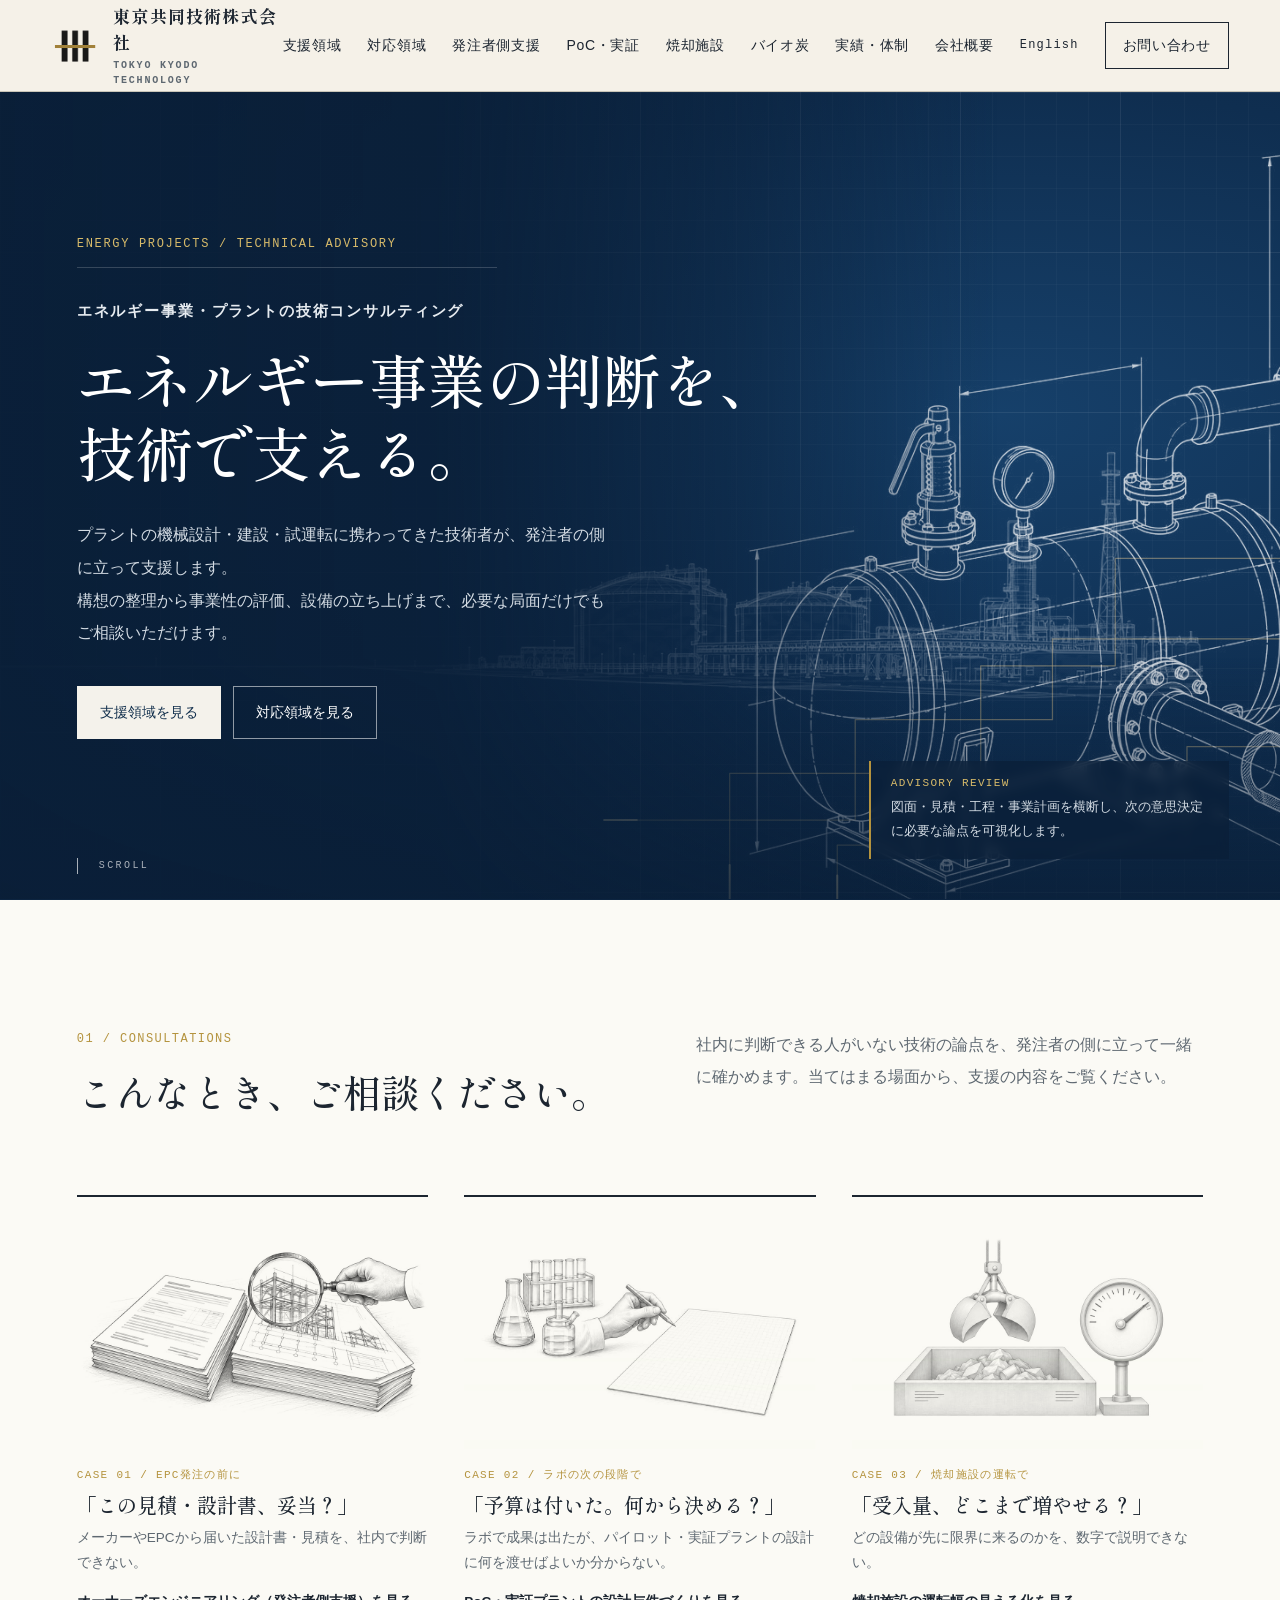
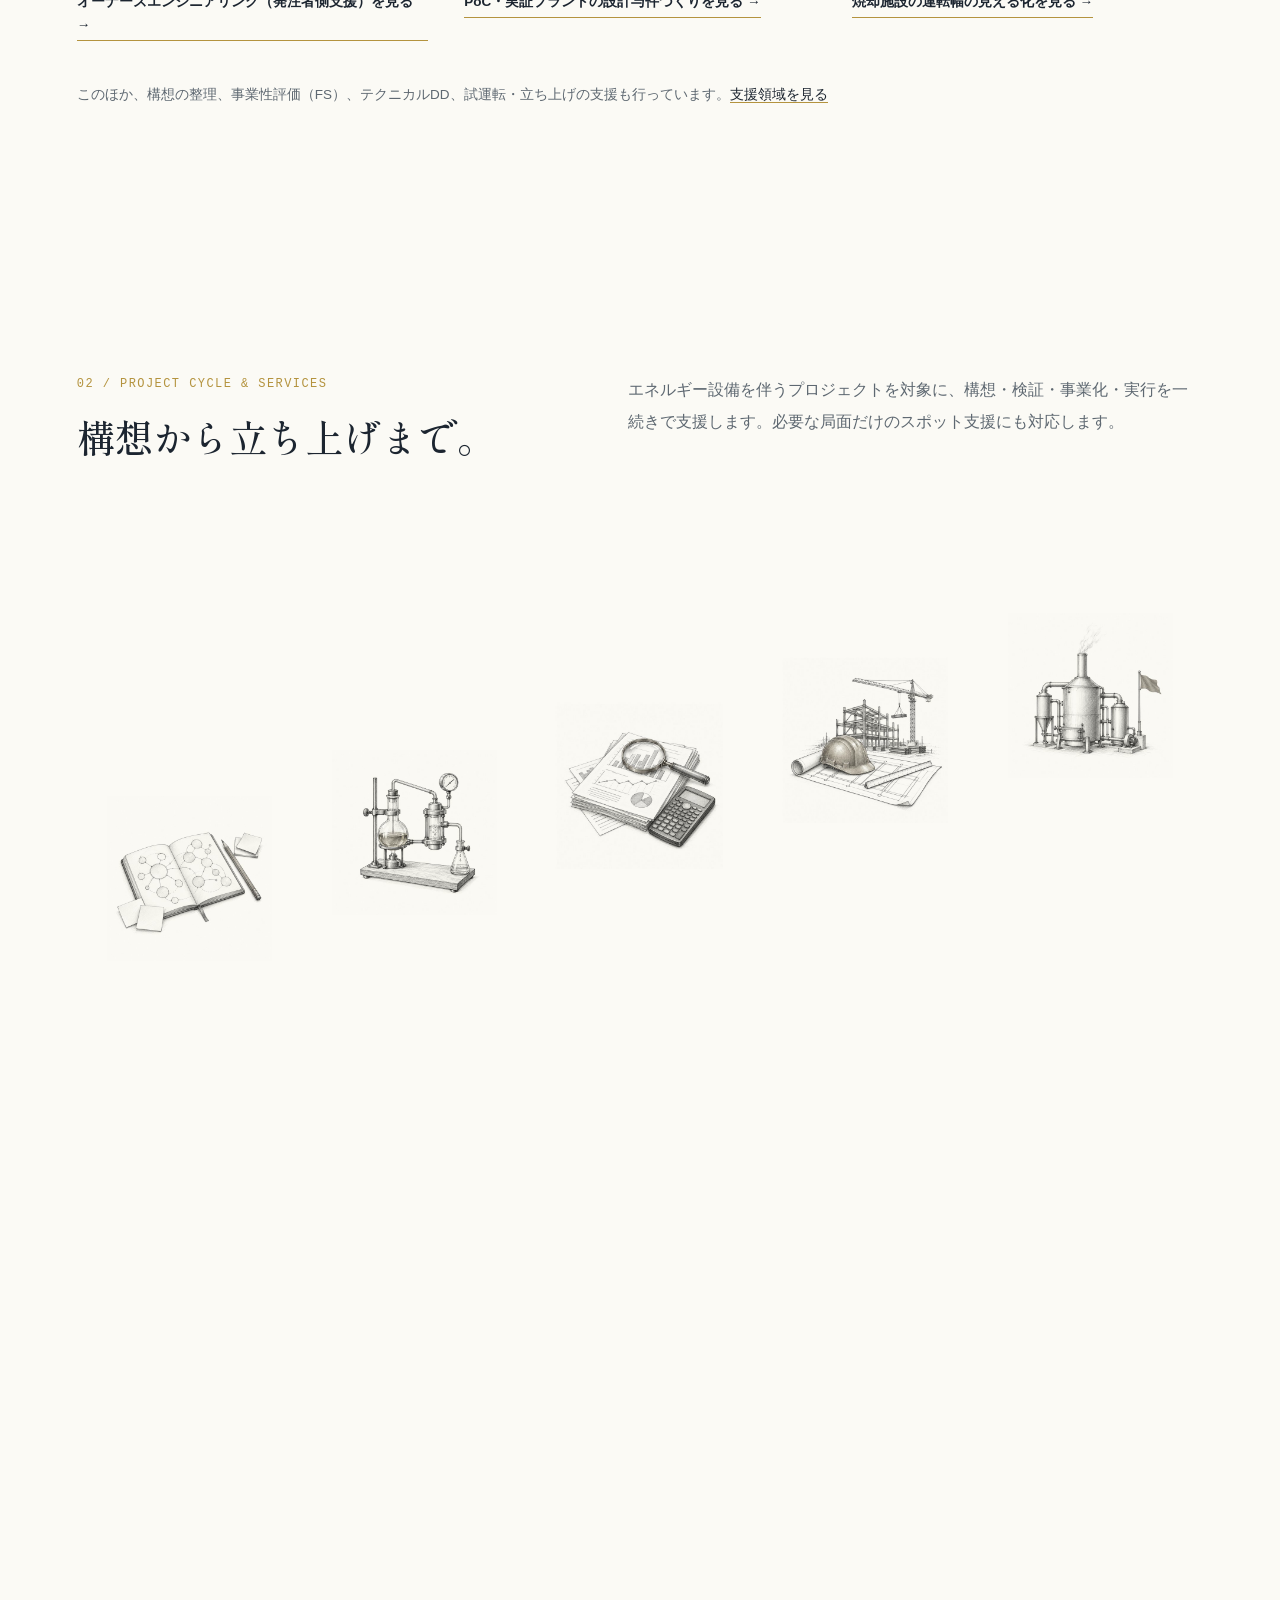
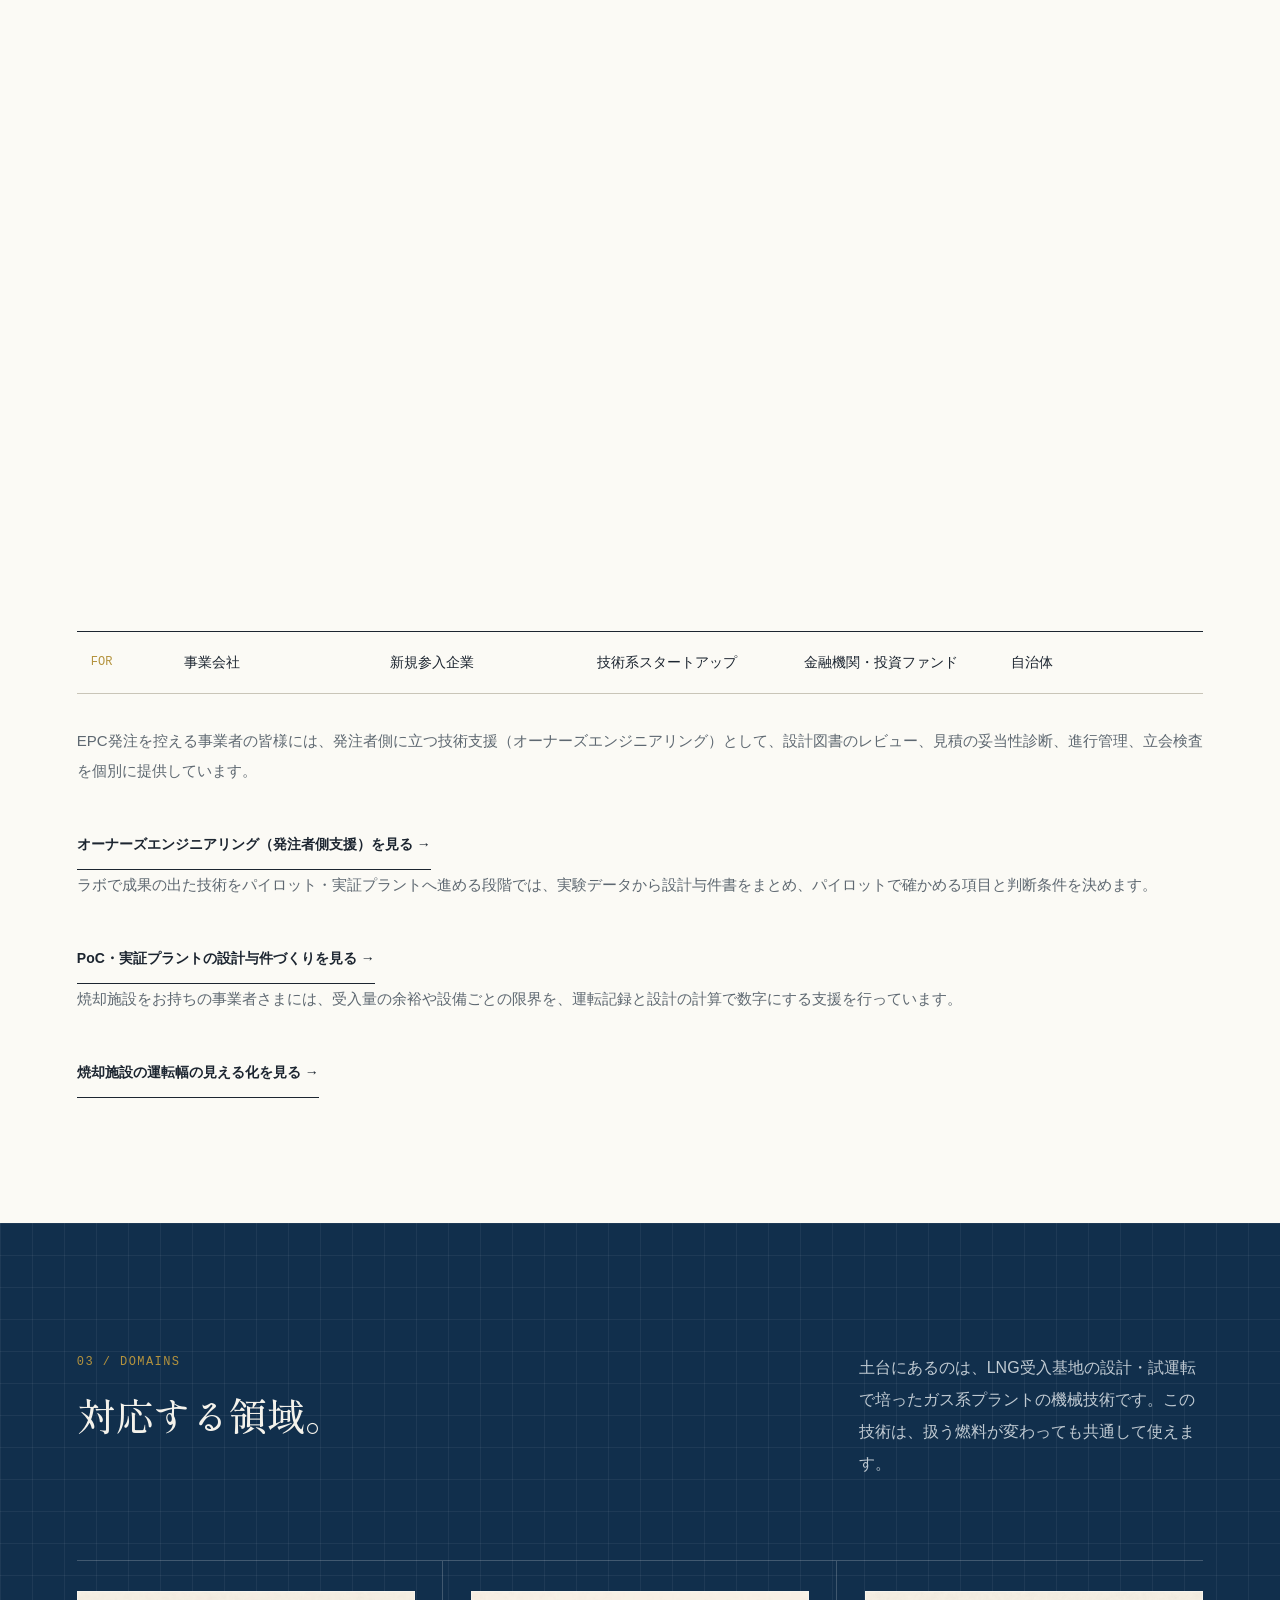
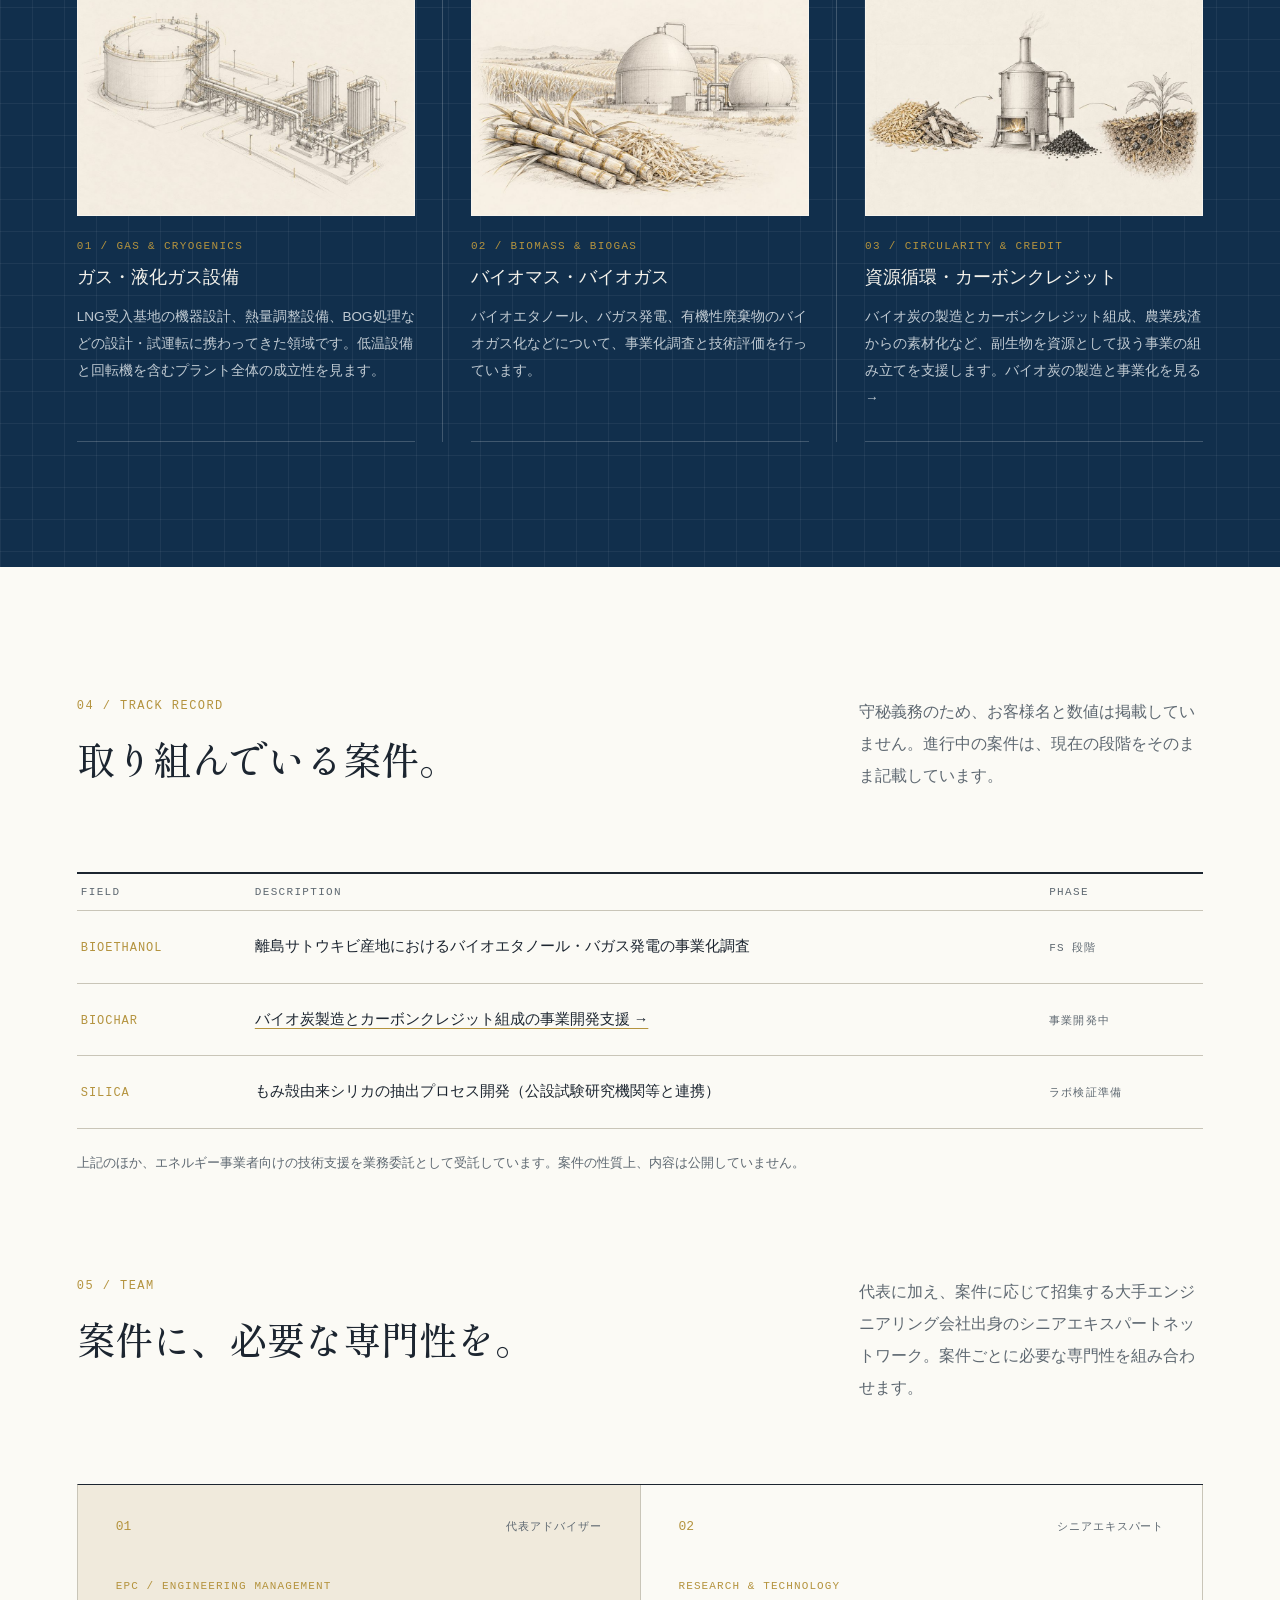
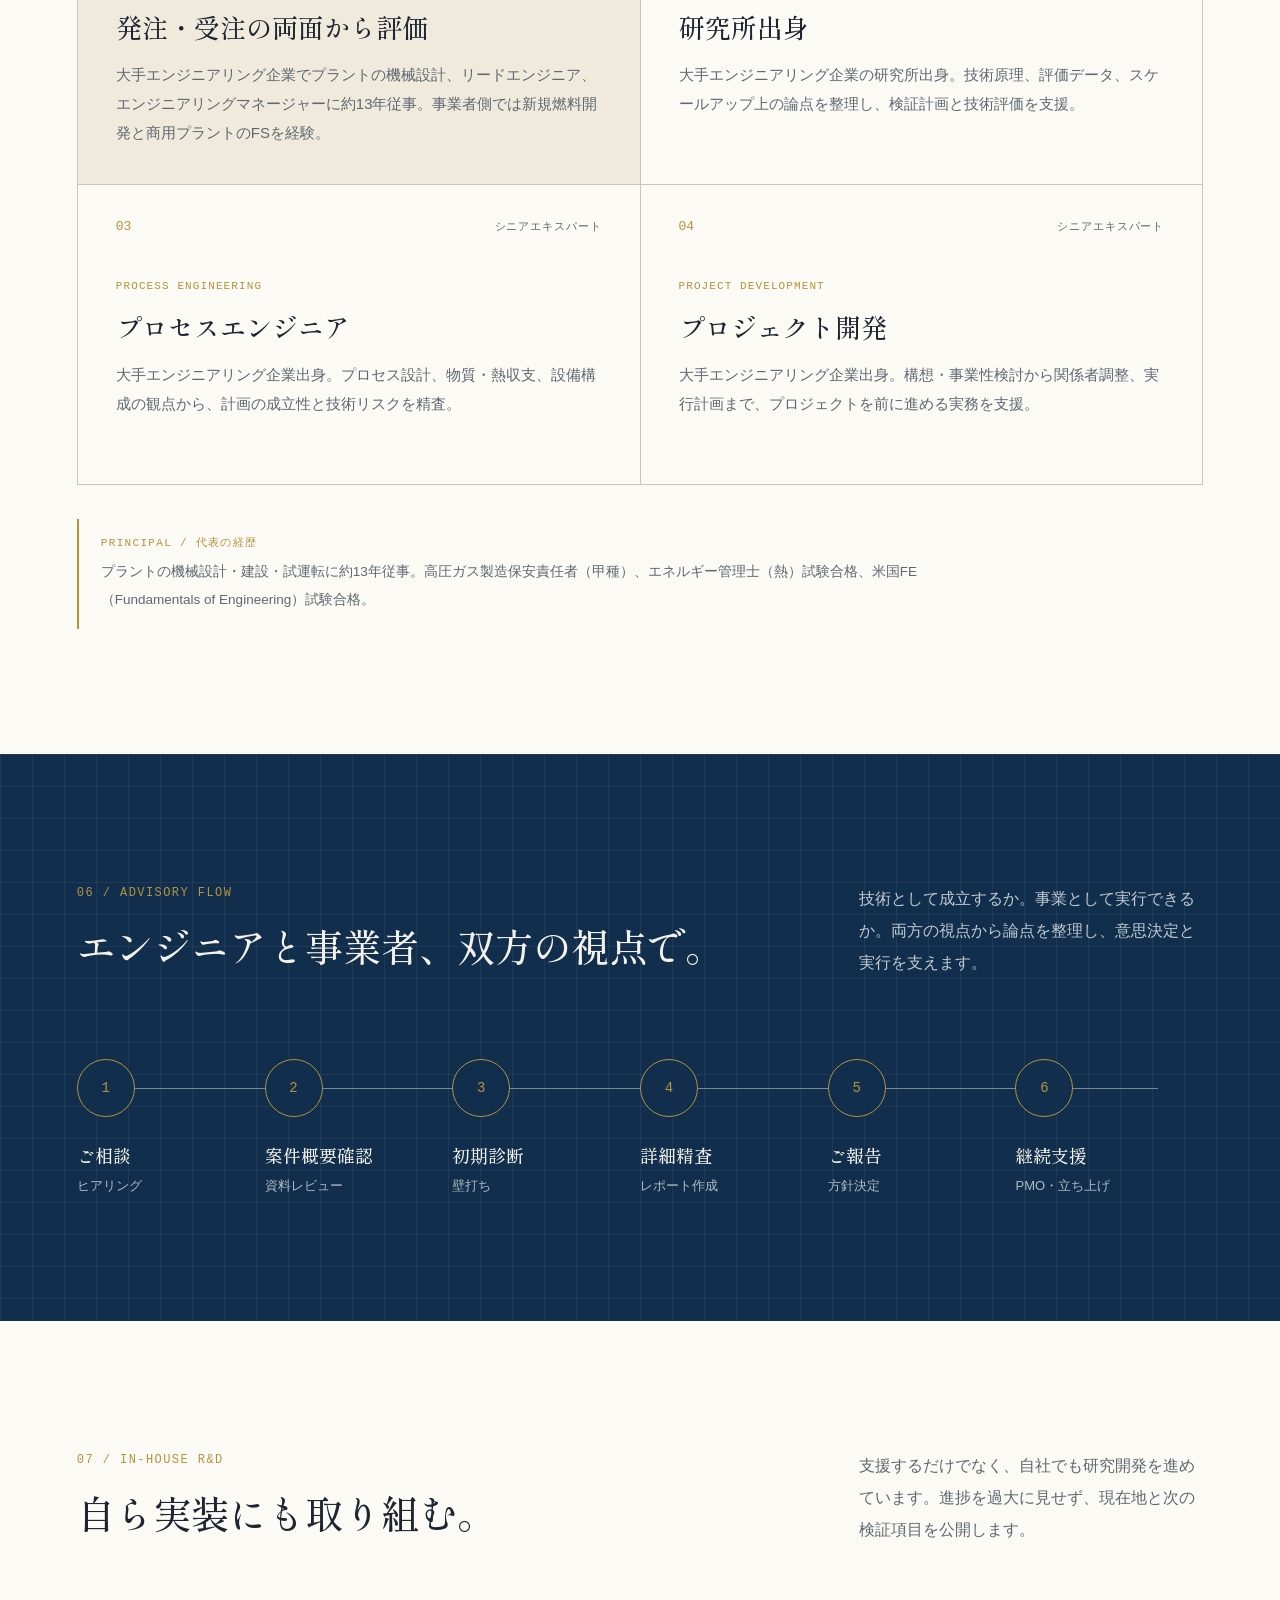
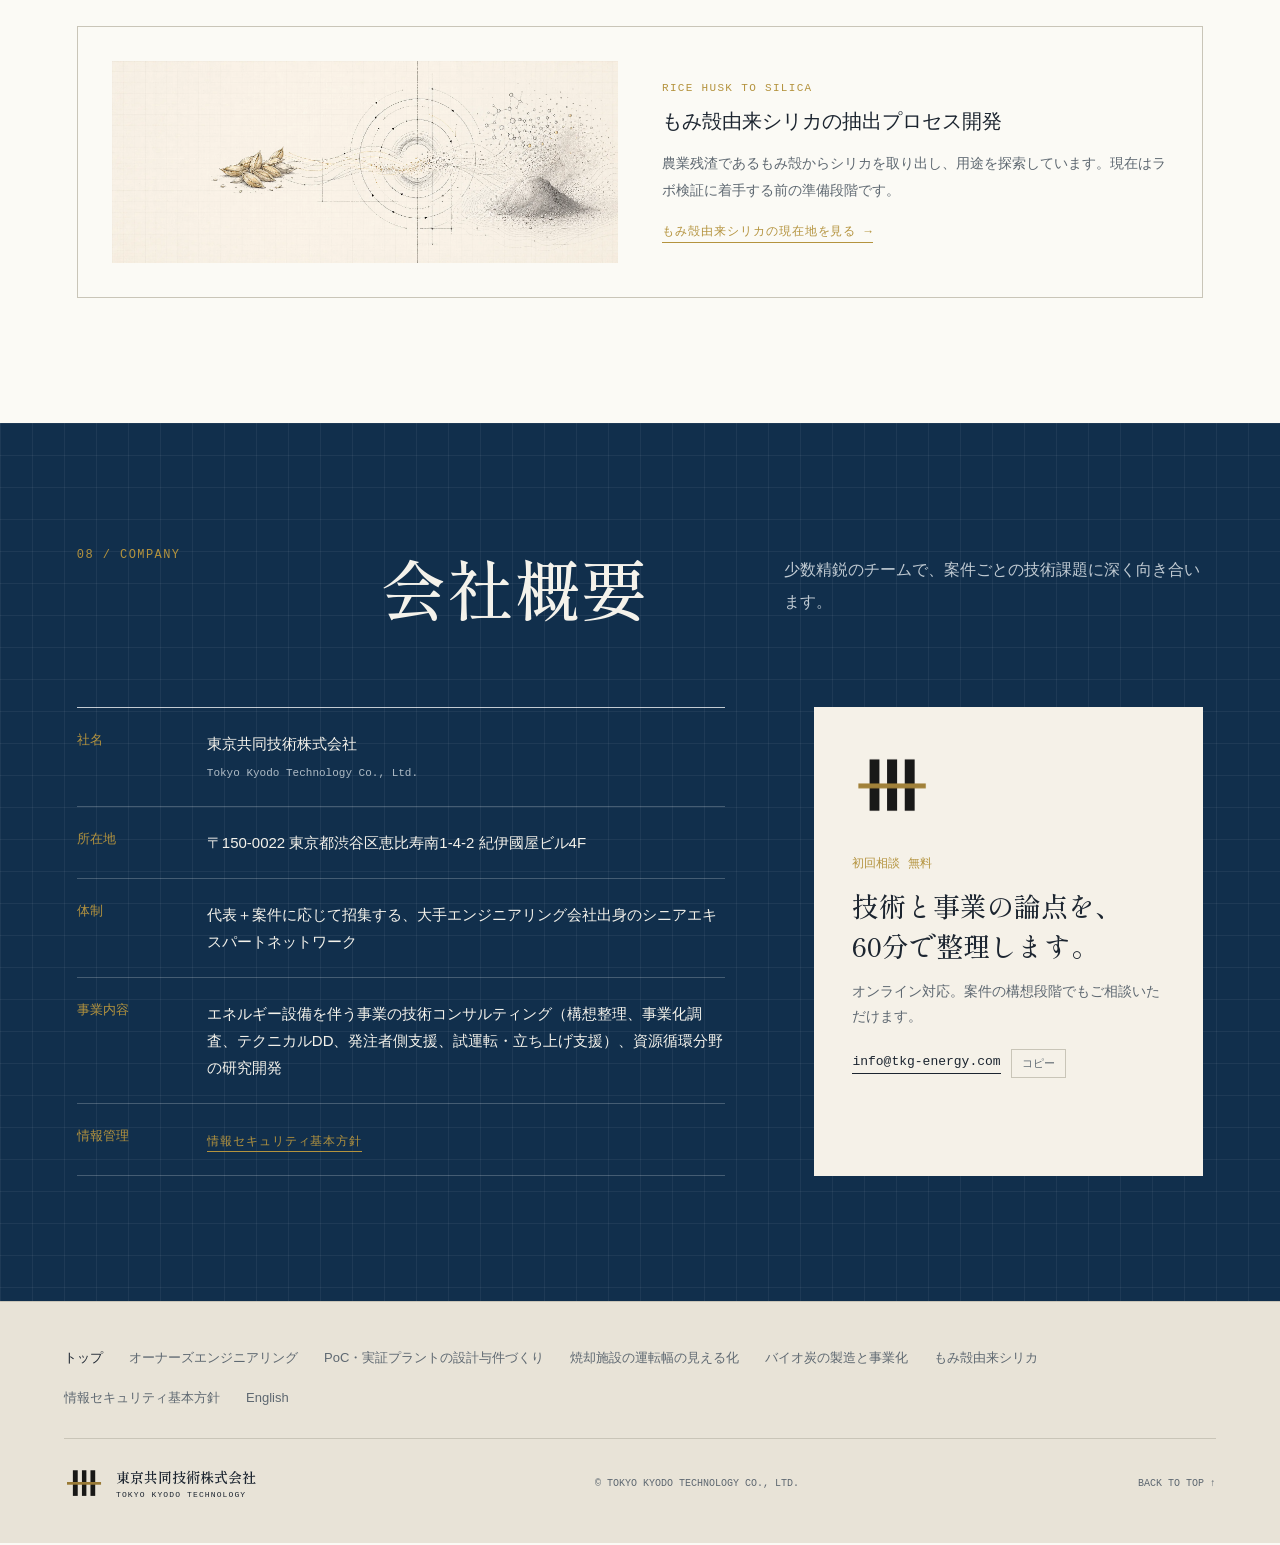
==== commit f4d9ba92: "Top page: add biochar to the header menu and link the BIOCHAR ledger row Co-Authored-By: Claude Opus" ====
--- a/index.html
+++ b/index.html
@@ -92,6 +92,8 @@
 .ledger-head{display:grid;grid-template-columns:150px 1fr 150px;gap:24px;font:11px monospace;letter-spacing:.12em;color:var(--muted);padding:12px 4px;border-bottom:1px solid var(--line)}
 .ledger-row .field{font:12px monospace;color:var(--gold);letter-spacing:.08em}
 .ledger-row .body{font-size:14.5px;line-height:1.9}
+.ledger-row .body a{color:inherit;text-decoration:underline;text-decoration-color:var(--gold);text-underline-offset:4px}
+.ledger-row .body a:hover{color:var(--gold)}
 .ledger-row .phase{font:11px monospace;letter-spacing:.1em;color:var(--muted)}
 .ledger-note{margin-top:22px;font-size:12.5px;line-height:2;color:var(--muted);max-width:820px}
 .rd-mini{display:grid;grid-template-columns:1fr 1fr;gap:44px;align-items:center;margin-top:52px;border:1px solid var(--line);padding:34px}
@@ -210,6 +212,7 @@
     <a href="owners-engineering">発注者側支援</a>
     <a href="pilot-plant">PoC・実証</a>
     <a href="incineration">焼却施設</a>
+    <a href="biochar">バイオ炭</a>
     <a href="#track-record">実績・体制</a>
     <a href="#company">会社概要</a>
     <a class="nav-lang" href="en" lang="en" hreflang="en">English</a>
@@ -396,7 +399,7 @@
     </div>
     <div class="ledger-row">
       <div class="field">BIOCHAR</div>
-      <div class="body">バイオ炭製造とカーボンクレジット組成の事業開発支援</div>
+      <div class="body"><a href="biochar">バイオ炭製造とカーボンクレジット組成の事業開発支援 →</a></div>
       <div class="phase">事業開発中</div>
     </div>
     <div class="ledger-row">
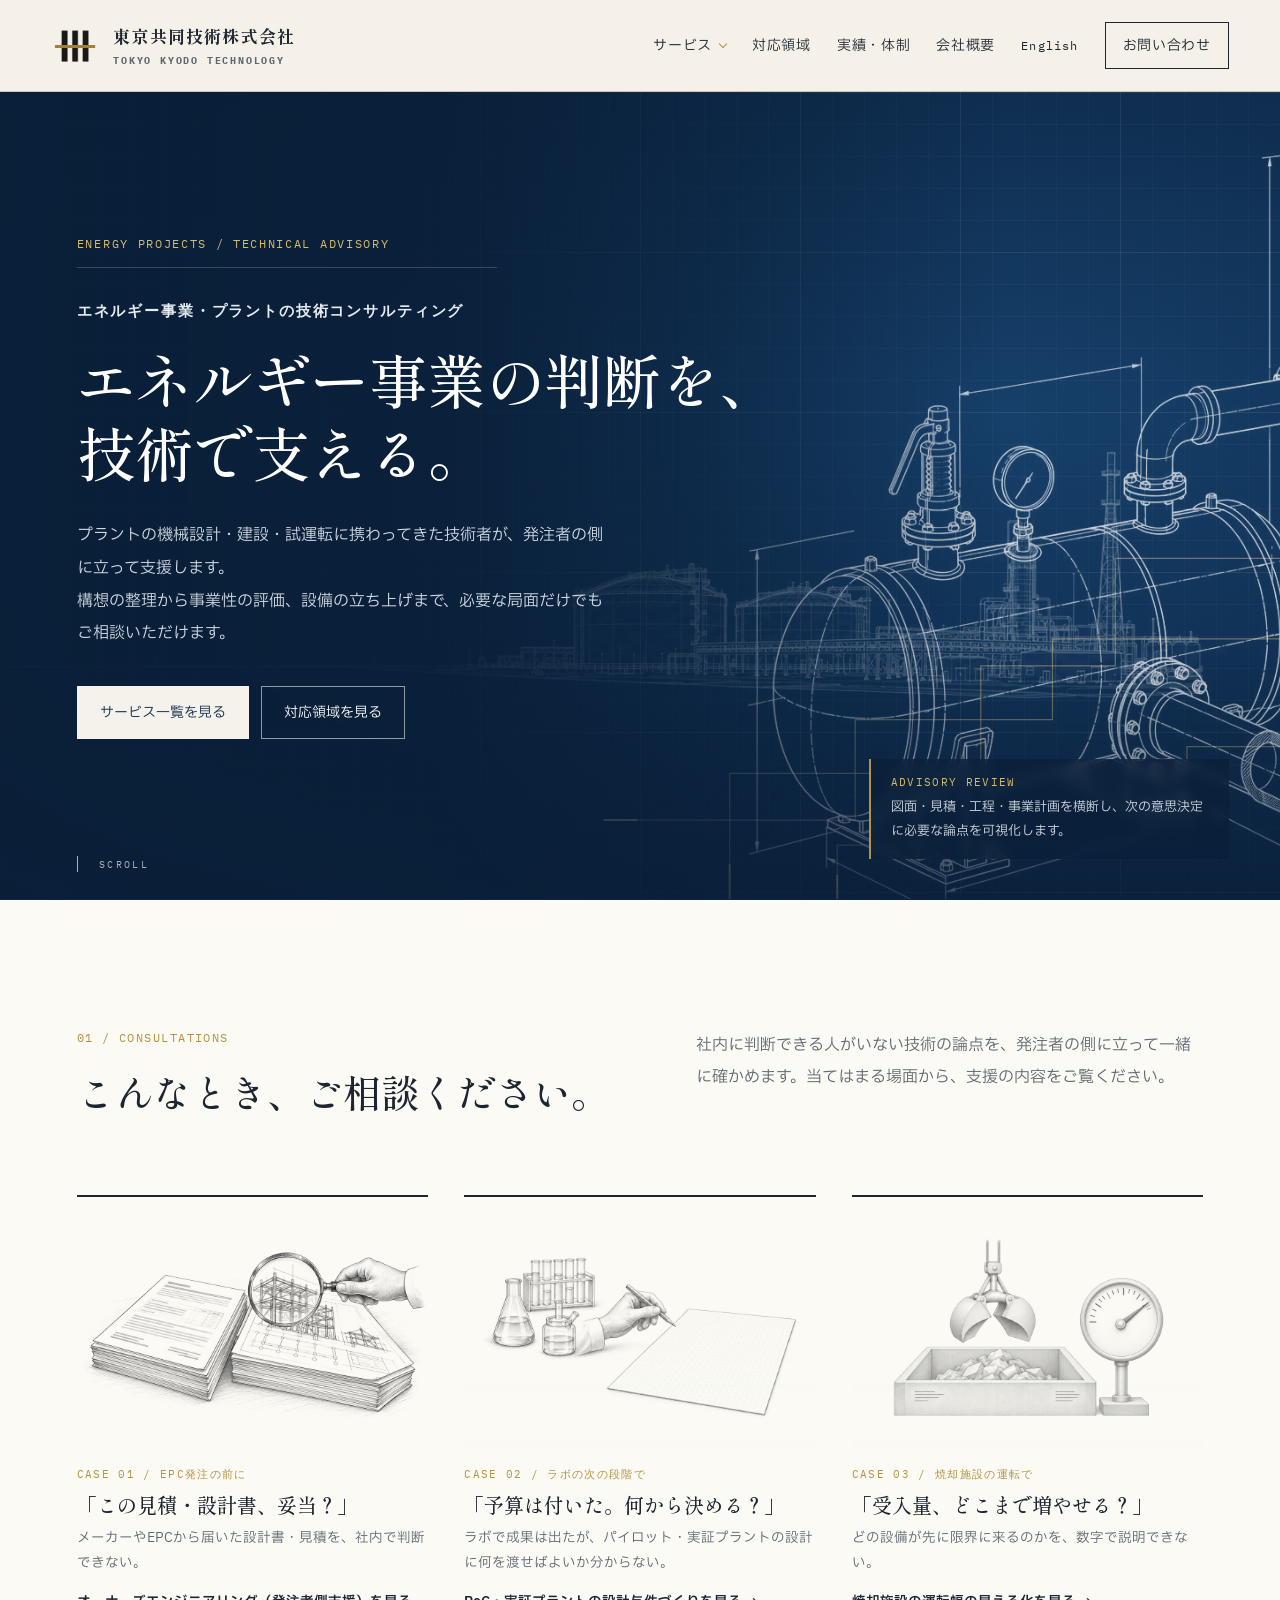
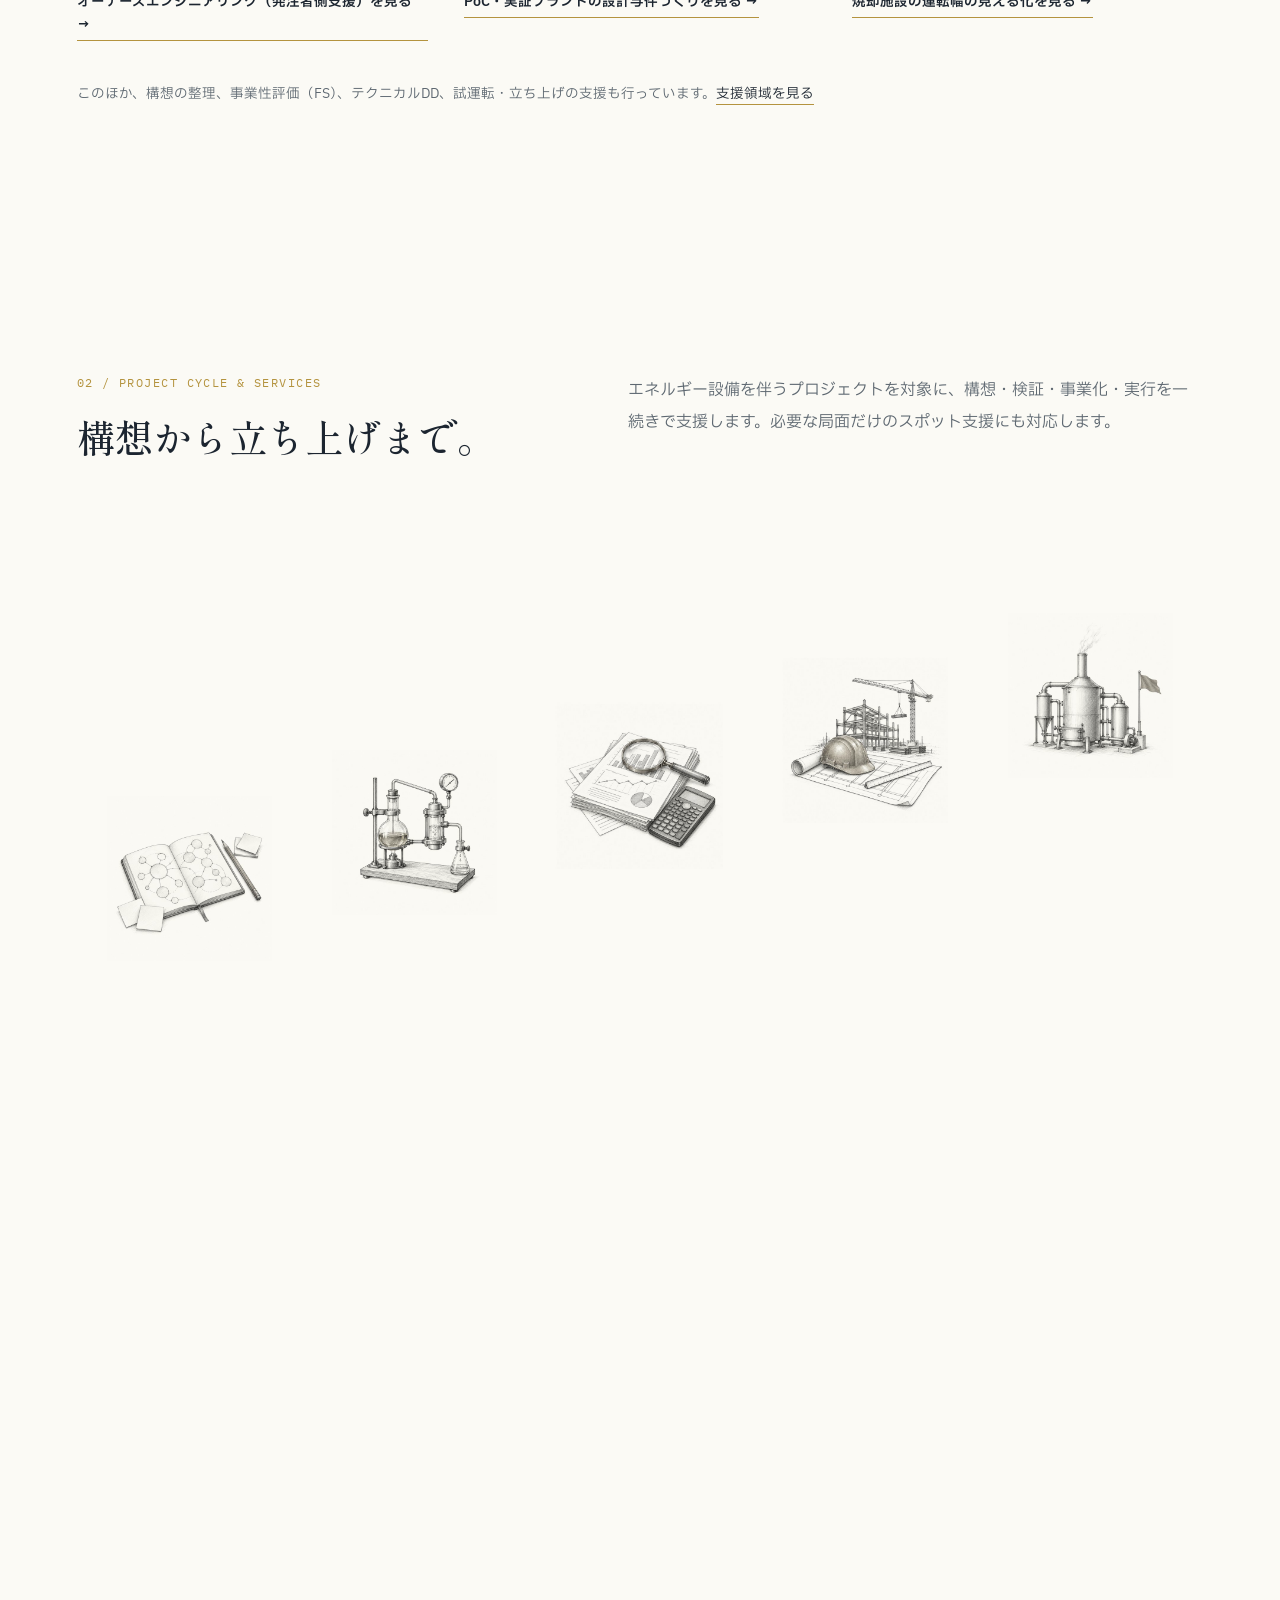
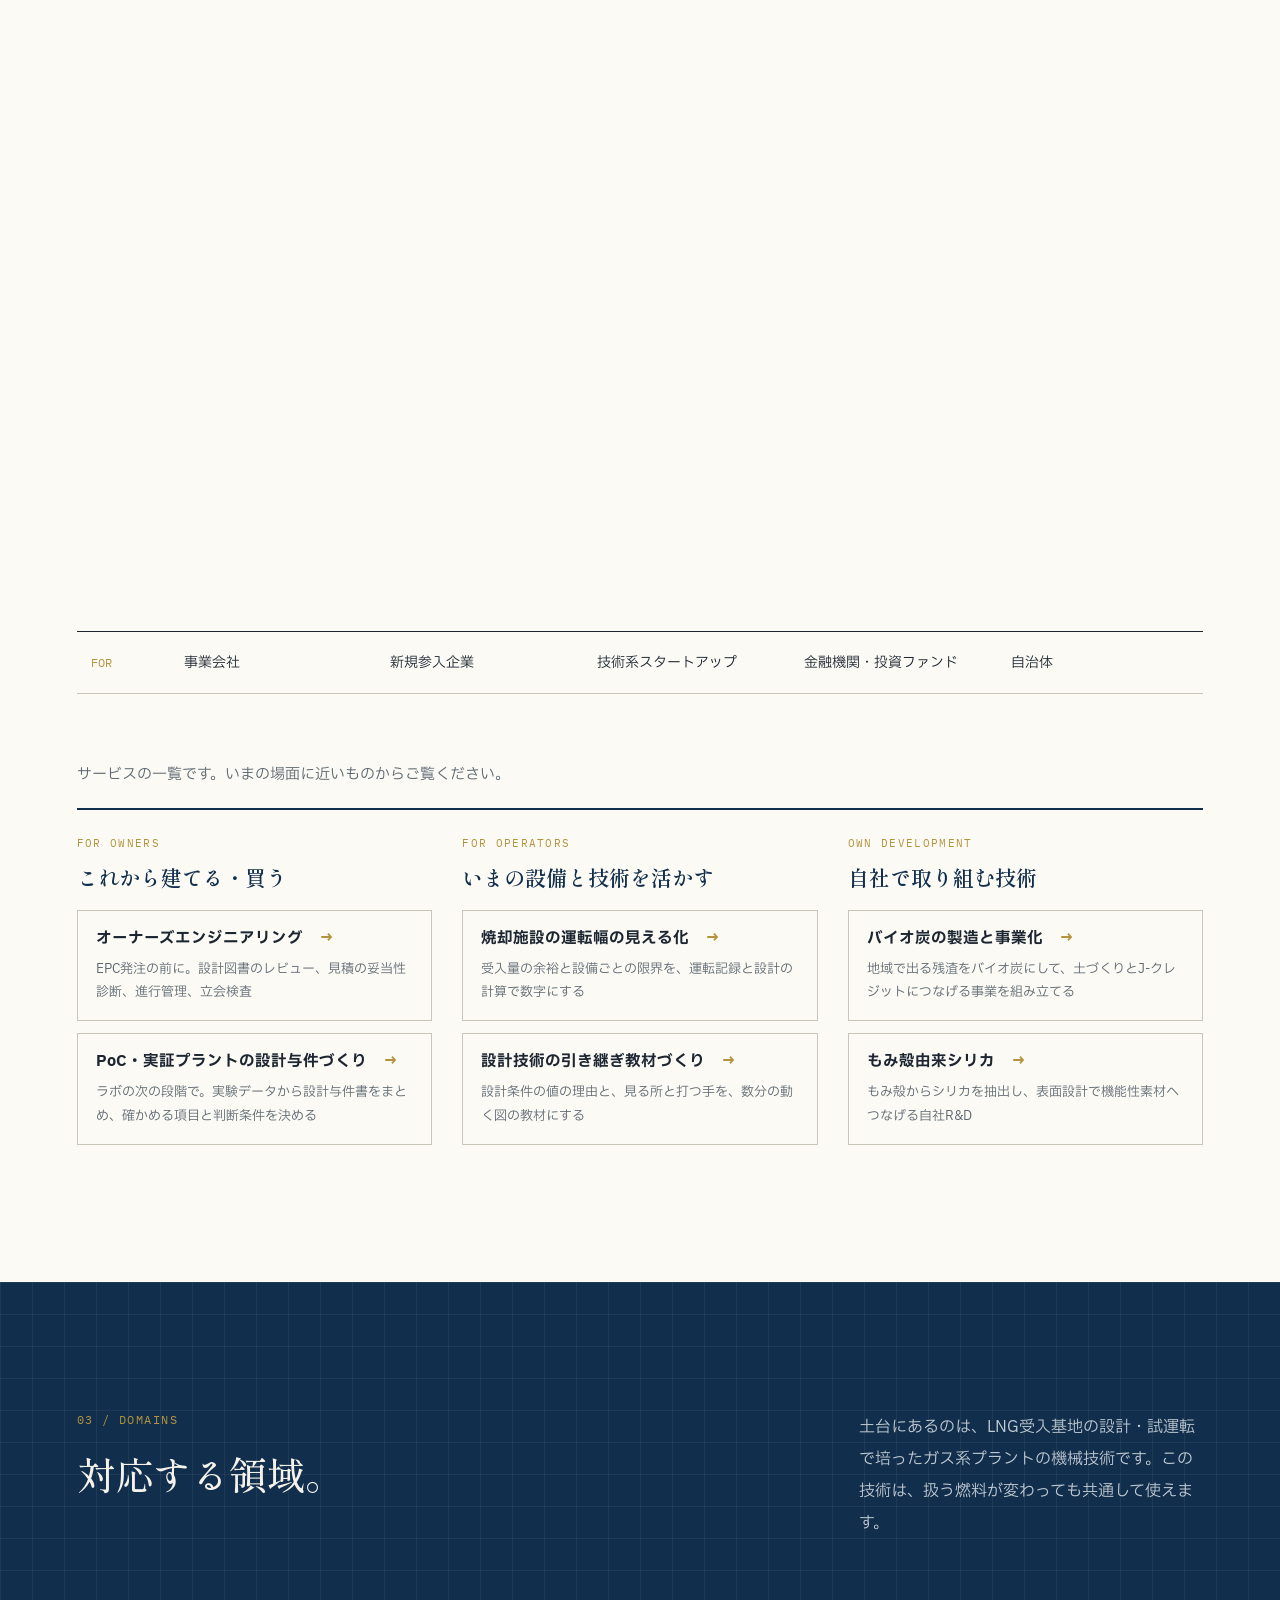
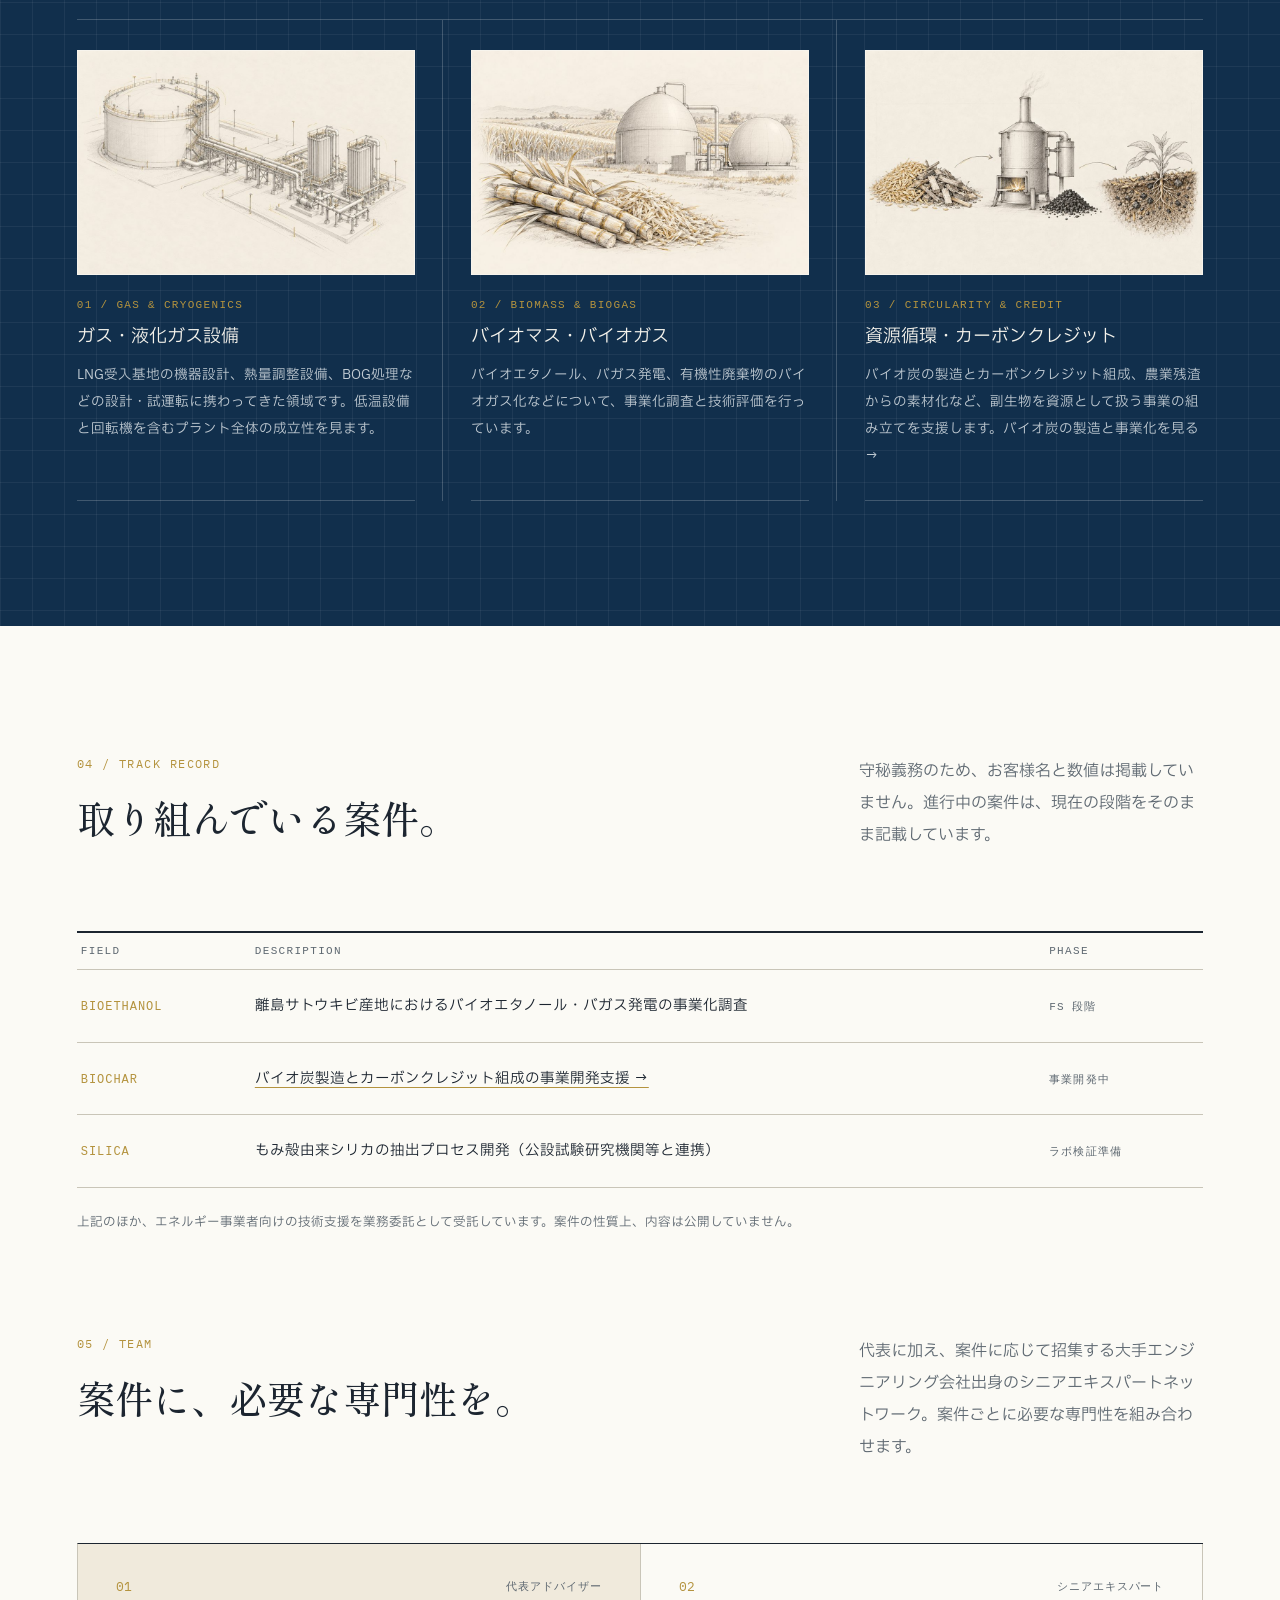
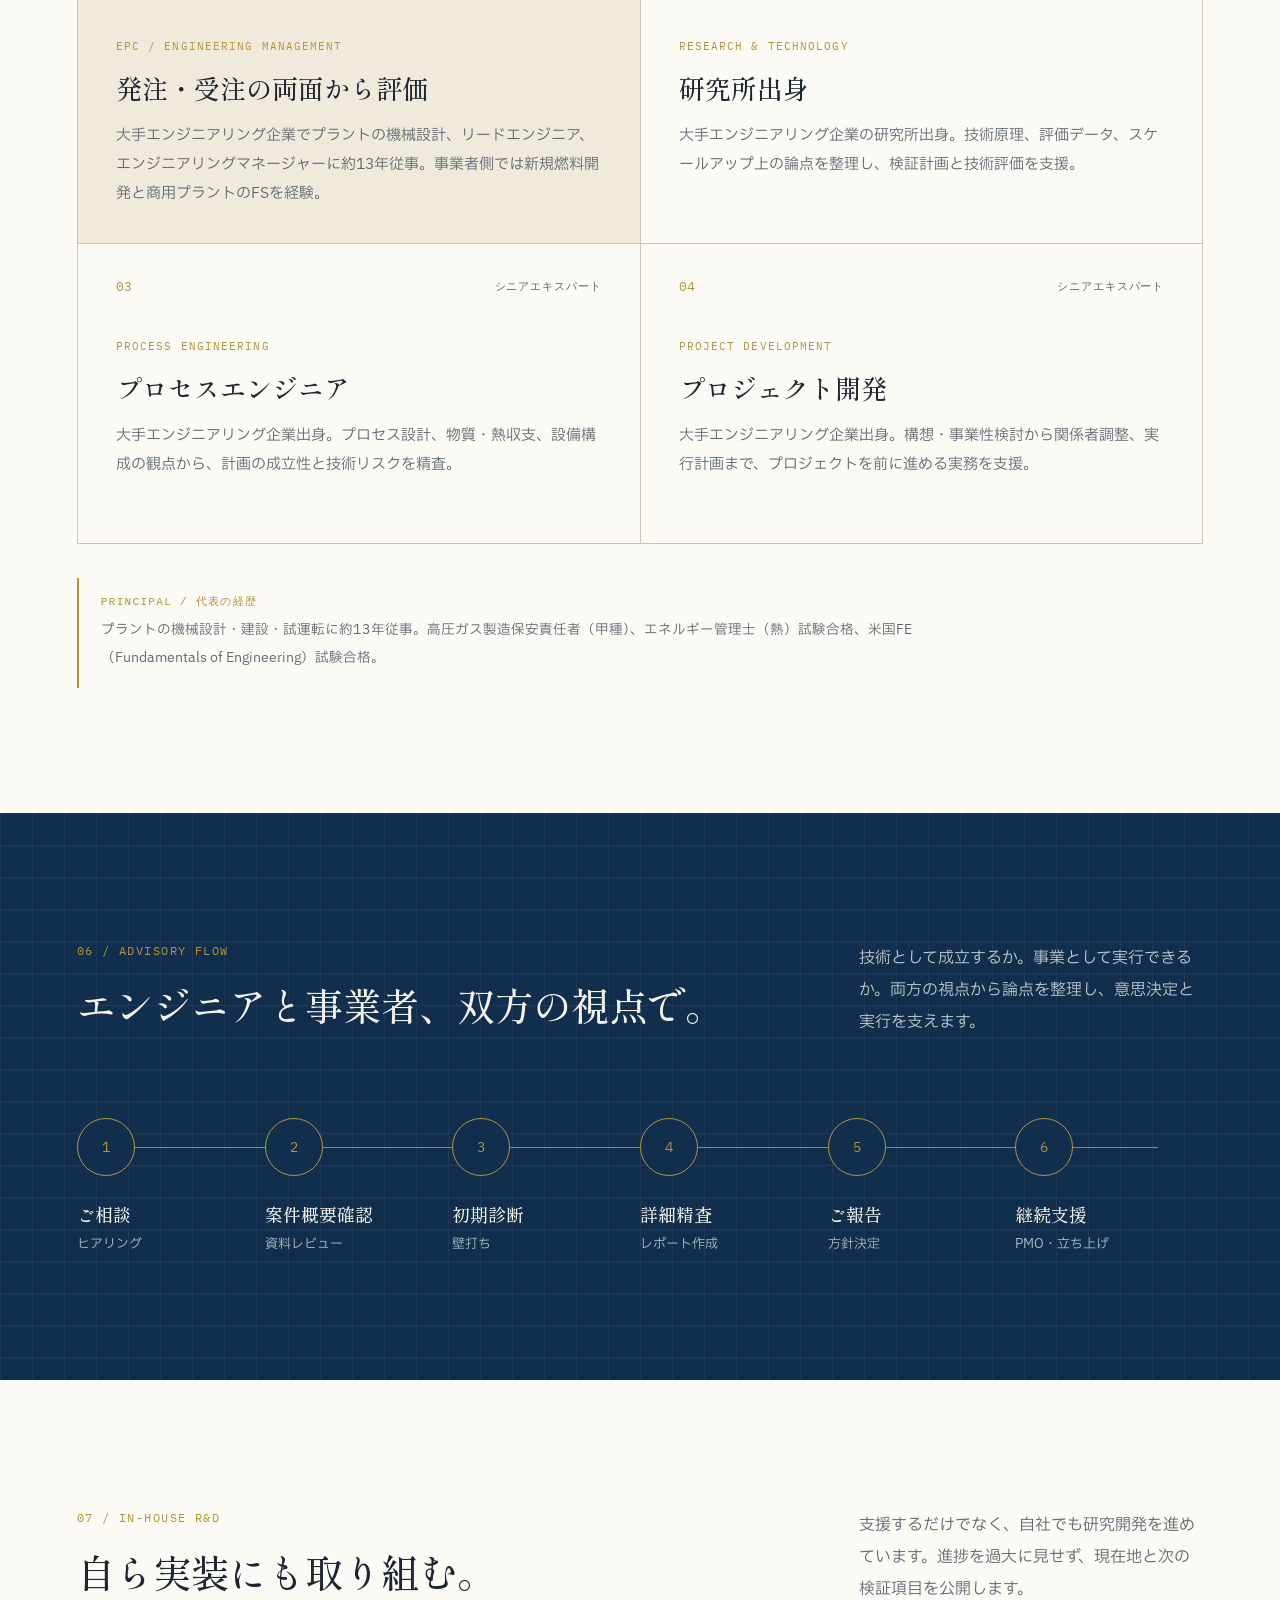
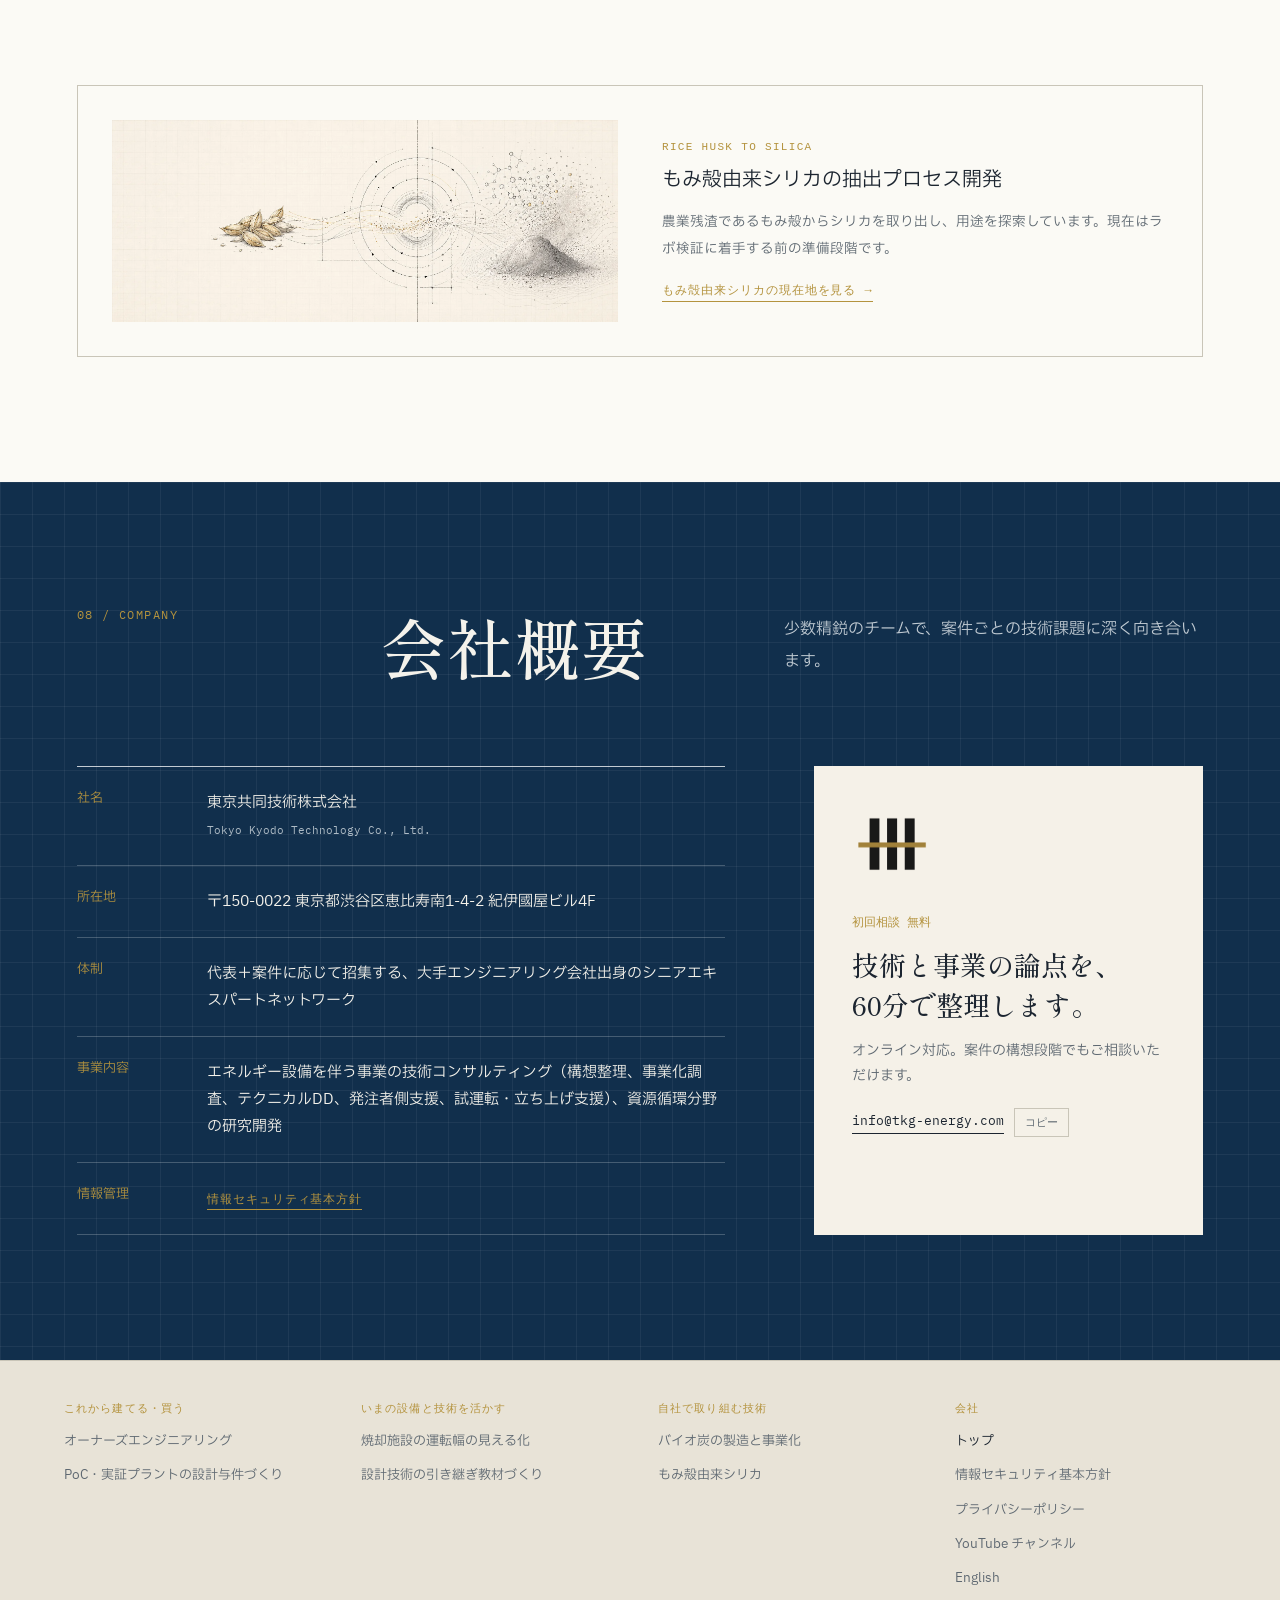
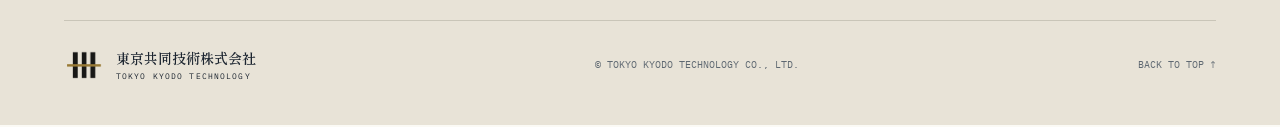
==== commit 48165c29: "Add handover page, group services into three entrances, set body and label fonts - New page /handove" ====
--- a/index.html
+++ b/index.html
@@ -20,13 +20,15 @@
 <link rel="alternate" hreflang="en" href="https://www.tkg-energy.com/en">
 <link rel="alternate" hreflang="x-default" href="https://www.tkg-energy.com/">
 <link rel="icon" type="image/svg+xml" href="assets/favicon.svg">
-<link rel="stylesheet" href="assets/company.css?v=20261015">
+<link rel="stylesheet" href="assets/company.css?v=20261114">
 <link rel="preconnect" href="https://fonts.googleapis.com">
 <link rel="preconnect" href="https://fonts.gstatic.com" crossorigin>
-<link rel="stylesheet" href="https://fonts.googleapis.com/css2?family=Shippori+Mincho:wght@500;600;700&amp;display=swap">
-<link rel="stylesheet" href="assets/oe-visual.css?v=20261015">
-<link rel="stylesheet" href="assets/bp-hero.css?v=20261111">
-<link rel="stylesheet" href="assets/site-enhance.css?v=20261111c">
+<link rel="stylesheet" href="https://fonts.googleapis.com/css2?family=IBM+Plex+Mono:wght@400;500&amp;family=IBM+Plex+Sans+JP:wght@400;500;700&amp;family=Shippori+Mincho:wght@500;600;700&amp;display=swap">
+<link rel="stylesheet" href="assets/oe-visual.css?v=20261114">
+<link rel="stylesheet" href="assets/bp-hero.css?v=20261114">
+<link rel="stylesheet" href="assets/site-enhance.css?v=20261114">
+<link rel="stylesheet" href="assets/site-menu.css?v=20261114">
+<link rel="stylesheet" href="assets/site-font.css?v=20261114">
 <script src="assets/nav.js?v=20261015" defer></script>
 <script src="assets/motion.js?v=20261015g" defer></script>
 <style>
@@ -207,12 +209,11 @@
     <span>東京共同技術株式会社<small>TOKYO KYODO TECHNOLOGY</small></span>
   </a>
   <nav aria-label="メインナビゲーション">
-    <a href="#services">支援領域</a>
+    <div class="nav-svc">
+      <button type="button" class="nav-svc-btn" aria-haspopup="true">サービス</button>
+      <div class="nav-svc-menu"><div><b>これから建てる・買う</b><a href="owners-engineering">オーナーズエンジニアリング</a><a href="pilot-plant">PoC・実証プラントの設計与件づくり</a></div><div><b>いまの設備と技術を活かす</b><a href="incineration">焼却施設の運転幅の見える化</a><a href="handover">設計技術の引き継ぎ教材づくり</a></div><div><b>自社で取り組む技術</b><a href="biochar">バイオ炭の製造と事業化</a><a href="silica">もみ殻由来シリカ</a></div></div>
+    </div>
     <a href="#domains">対応領域</a>
-    <a href="owners-engineering">発注者側支援</a>
-    <a href="pilot-plant">PoC・実証</a>
-    <a href="incineration">焼却施設</a>
-    <a href="biochar">バイオ炭</a>
     <a href="#track-record">実績・体制</a>
     <a href="#company">会社概要</a>
     <a class="nav-lang" href="en" lang="en" hreflang="en">English</a>
@@ -240,7 +241,7 @@
     <h1><span class="bp-kw">エネルギー事業・プラントの技術コンサルティング</span><span>エネルギー事業の判断を、</span><span>技術で支える。</span></h1>
     <p class="bp-lead">プラントの機械設計・建設・試運転に携わってきた技術者が、発注者の側に立って支援します。<br>構想の整理から事業性の評価、設備の立ち上げまで、必要な局面だけでもご相談いただけます。</p>
     <div class="bp-actions">
-      <a class="primary" href="#services">支援領域を見る</a>
+      <a class="primary" href="#service-list">サービス一覧を見る</a>
       <a class="secondary" href="#domains">対応領域を見る</a>
     </div>
   </div>
@@ -346,13 +347,13 @@
     <span>FOR</span>
     <p>事業会社</p><p>新規参入企業</p><p>技術系スタートアップ</p><p>金融機関・投資ファンド</p><p>自治体</p>
   </div>
-  <div class="rd-copy" style="margin-top:2rem">
-    <p>EPC発注を控える事業者の皆様には、発注者側に立つ技術支援（オーナーズエンジニアリング）として、設計図書のレビュー、見積の妥当性診断、進行管理、立会検査を個別に提供しています。</p>
-    <a href="owners-engineering">オーナーズエンジニアリング（発注者側支援）を見る →</a>
-    <p>ラボで成果の出た技術をパイロット・実証プラントへ進める段階では、実験データから設計与件書をまとめ、パイロットで確かめる項目と判断条件を決めます。</p>
-    <a href="pilot-plant">PoC・実証プラントの設計与件づくりを見る →</a>
-    <p>焼却施設をお持ちの事業者さまには、受入量の余裕や設備ごとの限界を、運転記録と設計の計算で数字にする支援を行っています。</p>
-    <a href="incineration">焼却施設の運転幅の見える化を見る →</a>
+  <div class="svc-entry" id="service-list">
+    <p class="svc-entry-lead">サービスの一覧です。いまの場面に近いものからご覧ください。</p>
+    <div class="svc-entry-grid">
+    <div><span>FOR OWNERS</span><h3>これから建てる・買う</h3><a href="owners-engineering"><b>オーナーズエンジニアリング</b><small>EPC発注の前に。設計図書のレビュー、見積の妥当性診断、進行管理、立会検査</small></a><a href="pilot-plant"><b>PoC・実証プラントの設計与件づくり</b><small>ラボの次の段階で。実験データから設計与件書をまとめ、確かめる項目と判断条件を決める</small></a></div>
+    <div><span>FOR OPERATORS</span><h3>いまの設備と技術を活かす</h3><a href="incineration"><b>焼却施設の運転幅の見える化</b><small>受入量の余裕と設備ごとの限界を、運転記録と設計の計算で数字にする</small></a><a href="handover"><b>設計技術の引き継ぎ教材づくり</b><small>設計条件の値の理由と、見る所と打つ手を、数分の動く図の教材にする</small></a></div>
+    <div><span>OWN DEVELOPMENT</span><h3>自社で取り組む技術</h3><a href="biochar"><b>バイオ炭の製造と事業化</b><small>地域で出る残渣をバイオ炭にして、土づくりとJ-クレジットにつなげる事業を組み立てる</small></a><a href="silica"><b>もみ殻由来シリカ</b><small>もみ殻からシリカを抽出し、表面設計で機能性素材へつなげる自社R&D</small></a></div>
+    </div>
   </div>
 </section>
 
@@ -505,15 +506,11 @@
 </section>
 
 <footer class="footer">
-  <div class="footer-links" role="navigation" aria-label="サイト内リンク">
-    <a href="./" aria-current="page">トップ</a>
-    <a href="owners-engineering">オーナーズエンジニアリング</a>
-    <a href="pilot-plant">PoC・実証プラントの設計与件づくり</a>
-    <a href="incineration">焼却施設の運転幅の見える化</a>
-    <a href="biochar">バイオ炭の製造と事業化</a>
-    <a href="silica">もみ殻由来シリカ</a>
-    <a href="security-policy">情報セキュリティ基本方針</a>
-    <a href="en" lang="en" hreflang="en">English</a>
+  <div class="footer-links footer-groups" role="navigation" aria-label="サイト内リンク">
+    <div><b>これから建てる・買う</b><a href="owners-engineering">オーナーズエンジニアリング</a><a href="pilot-plant">PoC・実証プラントの設計与件づくり</a></div>
+    <div><b>いまの設備と技術を活かす</b><a href="incineration">焼却施設の運転幅の見える化</a><a href="handover">設計技術の引き継ぎ教材づくり</a></div>
+    <div><b>自社で取り組む技術</b><a href="biochar">バイオ炭の製造と事業化</a><a href="silica">もみ殻由来シリカ</a></div>
+    <div><b>会社</b><a href="./" aria-current="page">トップ</a><a href="security-policy">情報セキュリティ基本方針</a><a href="privacy-policy">プライバシーポリシー</a><a href="https://www.youtube.com/@TokyoKyodoTechnology" target="_blank" rel="noopener">YouTube チャンネル</a><a href="en" lang="en" hreflang="en">English</a></div>
   </div>
   <div class="footer-brand">
     <img src="assets/logo.png" alt="">
--- a/assets/company.css
+++ b/assets/company.css
@@ -1,10 +1,10 @@
 /*! tailwindcss v4.2.1 | MIT License | https://tailwindcss.com */
-@layer theme{:root,:host{--font-sans:ui-sans-serif, system-ui, sans-serif, "Apple Color Emoji", "Segoe UI Emoji", "Segoe UI Symbol", "Noto Color Emoji";--font-mono:ui-monospace, SFMono-Regular, Menlo, Monaco, Consolas, "Liberation Mono", "Courier New", monospace;--spacing:.25rem;--default-font-family:var(--font-sans);--default-mono-font-family:var(--font-mono)}}@layer base{*,:after,:before,::backdrop{box-sizing:border-box;border:0 solid;margin:0;padding:0}::file-selector-button{box-sizing:border-box;border:0 solid;margin:0;padding:0}html,:host{-webkit-text-size-adjust:100%;tab-size:4;line-height:1.5;font-family:var(--default-font-family,ui-sans-serif, system-ui, sans-serif, "Apple Color Emoji", "Segoe UI Emoji", "Segoe UI Symbol", "Noto Color Emoji");font-feature-settings:var(--default-font-feature-settings,normal);font-variation-settings:var(--default-font-variation-settings,normal);-webkit-tap-highlight-color:transparent}hr{height:0;color:inherit;border-top-width:1px}abbr:where([title]){-webkit-text-decoration:underline dotted;text-decoration:underline dotted}h1,h2,h3,h4,h5,h6{font-size:inherit;font-weight:inherit}a{color:inherit;-webkit-text-decoration:inherit;-webkit-text-decoration:inherit;-webkit-text-decoration:inherit;-webkit-text-decoration:inherit;text-decoration:inherit}b,strong{font-weight:bolder}code,kbd,samp,pre{font-family:var(--default-mono-font-family,ui-monospace, SFMono-Regular, Menlo, Monaco, Consolas, "Liberation Mono", "Courier New", monospace);font-feature-settings:var(--default-mono-font-feature-settings,normal);font-variation-settings:var(--default-mono-font-variation-settings,normal);font-size:1em}small{font-size:80%}sub,sup{vertical-align:baseline;font-size:75%;line-height:0;position:relative}sub{bottom:-.25em}sup{top:-.5em}table{text-indent:0;border-color:inherit;border-collapse:collapse}:-moz-focusring{outline:auto}progress{vertical-align:baseline}summary{display:list-item}ol,ul,menu{list-style:none}img,svg,video,canvas,audio,iframe,embed,object{vertical-align:middle;display:block}img,video{max-width:100%;height:auto}button,input,select,optgroup,textarea{font:inherit;font-feature-settings:inherit;font-variation-settings:inherit;letter-spacing:inherit;color:inherit;opacity:1;background-color:#0000;border-radius:0}::file-selector-button{font:inherit;font-feature-settings:inherit;font-variation-settings:inherit;letter-spacing:inherit;color:inherit;opacity:1;background-color:#0000;border-radius:0}:where(select:is([multiple],[size])) optgroup{font-weight:bolder}:where(select:is([multiple],[size])) optgroup option{padding-inline-start:20px}::file-selector-button{margin-inline-end:4px}::placeholder{opacity:1}@supports (not ((-webkit-appearance:-apple-pay-button))) or (contain-intrinsic-size:1px){::placeholder{color:currentColor}@supports (color:color-mix(in lab, red, red)){::placeholder{color:color-mix(in oklab, currentcolor 50%, transparent)}}}textarea{resize:vertical}::-webkit-search-decoration{-webkit-appearance:none}::-webkit-date-and-time-value{min-height:1lh;text-align:inherit}::-webkit-datetime-edit{display:inline-flex}::-webkit-datetime-edit-fields-wrapper{padding:0}::-webkit-datetime-edit{padding-block:0}::-webkit-datetime-edit-year-field{padding-block:0}::-webkit-datetime-edit-month-field{padding-block:0}::-webkit-datetime-edit-day-field{padding-block:0}::-webkit-datetime-edit-hour-field{padding-block:0}::-webkit-datetime-edit-minute-field{padding-block:0}::-webkit-datetime-edit-second-field{padding-block:0}::-webkit-datetime-edit-millisecond-field{padding-block:0}::-webkit-datetime-edit-meridiem-field{padding-block:0}::-webkit-calendar-picker-indicator{line-height:1}:-moz-ui-invalid{box-shadow:none}button,input:where([type=button],[type=reset],[type=submit]){appearance:button}::file-selector-button{appearance:button}::-webkit-inner-spin-button{height:auto}::-webkit-outer-spin-button{height:auto}[hidden]:where(:not([hidden=until-found])){display:none!important}}@layer components;@layer utilities{.visible{visibility:visible}.relative{position:relative}.start{inset-inline-start:var(--spacing)}.table{display:table}.antialiased{-webkit-font-smoothing:antialiased;-moz-osx-font-smoothing:grayscale}}@media (width<=980px){.compact-heading{grid-template-columns:1fr!important;gap:22px!important;margin-bottom:55px!important}.compact-heading h2{white-space:normal!important}.advisor-grid,.record-strip{grid-template-columns:1fr!important}.record-strip>div{border-bottom:1px solid var(--line);border-right:0!important}}@media (width>=981px){.hero{min-height:calc(100vh - 132px)!important}.hero-visual{min-height:650px!important}}.hero-caption{bottom:0!important}.compact-heading{grid-template-columns:1.55fr .75fr;align-items:start;gap:70px;margin-bottom:80px;display:grid}.compact-heading>div>span{letter-spacing:.12em;color:var(--gold);font:12px monospace}.compact-heading h2{white-space:nowrap;margin:18px 0 0;font:500 clamp(34px,3vw,42px)/1.25 var(--serif,serif)}.compact-heading>p{color:var(--muted);margin:4px 0 0;font-size:16px;line-height:2}.blueprint .compact-heading>p{color:#c0cad2}.advisor-grid{border-top:1px solid var(--ink);border-left:1px solid var(--line);grid-template-columns:1fr 1fr;display:grid}.advisor-grid article{border-right:1px solid var(--line);border-bottom:1px solid var(--line);min-height:300px;padding:34px 38px;position:relative}.advisor-grid article:first-child{background:#f0eadc}.advisor-index{justify-content:space-between;align-items:center;margin-bottom:38px;display:flex}.advisor-index span{color:var(--gold);font:13px monospace}.advisor-index small{letter-spacing:.08em;color:var(--muted);font:11px monospace}.advisor-grid b{letter-spacing:.1em;color:var(--gold);font:11px monospace}.advisor-grid h3{margin:12px 0 15px;font:500 26px var(--serif,serif)}.advisor-grid p{color:var(--muted);margin:0;font-size:15px;line-height:1.95}.record-strip{border-top:1px solid var(--ink);border-bottom:1px solid var(--line);grid-template-columns:repeat(3,1fr);margin-top:55px;display:grid}.record-strip>div{border-right:1px solid var(--line);padding:27px 28px}.record-strip>div:last-child{border-right:0}.record-strip strong{color:var(--blue);font:500 30px var(--serif,serif);display:block}.record-strip span{color:var(--muted);margin-top:8px;font-size:13px;display:block}.hero{border-bottom:1px solid var(--line)}.hero h1{letter-spacing:-.02em!important;font-size:clamp(48px,4.5vw,64px)!important;line-height:1.22!important}.hero h1 span{white-space:nowrap;display:block}.hero-visual{border-left:1px solid var(--line)!important}.services .section-heading h2{font-size:clamp(34px,3.2vw,50px);line-height:1.28}.services .section-heading h2 span{white-space:nowrap;display:block}.hero-visual{background-position:62%!important;background-size:cover!important}.hero-visual img{display:none!important}:root{--paper:#f5f1e8;--white:#fbfaf5;--ink:#1c2530;--muted:#5e6871;--line:#c9c5b8;--gold:#b4933e;--blue:#112f4c}*{box-sizing:border-box}html{scroll-behavior:smooth}body{background:var(--paper);color:var(--ink);margin:0;font-family:Yu Gothic,Hiragino Kaku Gothic ProN,Noto Sans JP,sans-serif;font-size:16px}a{color:inherit;text-decoration:none}img{max-width:100%;display:block}.site-header{border-bottom:1px solid var(--line);z-index:20;-webkit-backdrop-filter:blur(12px);backdrop-filter:blur(12px);background:#f5f1e8f5;justify-content:space-between;align-items:center;height:92px;padding:0 4vw;display:flex;position:sticky;top:0}.brand{letter-spacing:.07em;align-items:center;gap:14px;font-family:var(--serif,serif);font-size:17px;font-weight:700;display:flex}.brand img{object-fit:contain;mix-blend-mode:multiply;width:48px;height:48px}.brand small{letter-spacing:.18em;color:var(--muted);margin-top:4px;font-family:monospace;font-size:10px;display:block}nav{letter-spacing:.05em;align-items:center;gap:26px;font-size:14px;display:flex}nav a{border-bottom:1px solid #0000;padding:11px 0}nav a:hover{border-color:var(--gold)}nav .nav-cta{border:1px solid var(--ink);padding:12px 17px}.drafting-grid{background-image:linear-gradient(#1c25300e 1px,#0000 1px),linear-gradient(90deg,#1c25300e 1px,#0000 1px);background-size:32px 32px}.hero{grid-template-columns:.92fr 1.08fr;min-height:calc(100vh - 92px);display:grid;position:relative;overflow:hidden}.hero-copy{z-index:2;align-self:center;padding:8vh 3vw 8vh 6vw;position:relative}.eyebrow{letter-spacing:.13em;color:var(--gold);border-bottom:1px solid var(--line);margin:0 0 7vh;padding-bottom:15px;font:12px/1.4 monospace}.hero h1{letter-spacing:-.03em;margin:0;font-family:var(--serif,serif);font-size:clamp(64px,8vw,124px);font-weight:500;line-height:1.04}.hero h1:after{content:"";border:2px solid var(--gold);vertical-align:top;width:12px;height:12px;margin-left:15px;display:inline-block}.hero-actions{align-items:center;gap:12px;display:flex}.hero-actions a{border:1px solid var(--ink);padding:14px 18px;font-size:14px}.hero-actions .primary{background:var(--ink);color:var(--white)}.hero-visual{background:var(--white);border-left:1px solid var(--line);min-height:690px;position:relative;overflow:hidden}.hero-visual img{object-fit:cover;object-position:center;width:100%;height:100%}.hero-caption{border-left:3px solid var(--gold);background:#f5f1e8eb;align-items:flex-start;gap:24px;width:36%;padding:14px 18px;display:flex;position:absolute;bottom:3.5vh;right:4vw}.hero-caption span{color:var(--gold);white-space:nowrap;font:11px monospace}.hero-caption p{margin:0;font-size:13px;line-height:1.7}.section{padding:125px 6vw}.section-heading{grid-template-columns:.8fr 1.1fr 1.25fr;align-items:start;gap:35px;margin-bottom:80px;display:grid}.section-heading>span{letter-spacing:.12em;color:var(--gold);font:12px monospace}.section-heading h2{margin:0;font:500 clamp(42px,5.2vw,72px)/1.18 var(--serif,serif)}.section-heading p{color:var(--muted);margin:6px 0 0;font-size:16px;line-height:2}.scope{background:var(--white)}.lifecycle{grid-template-columns:repeat(5,1fr);margin-top:30px;display:grid;position:relative}.life-line{border-top:1px solid var(--ink);position:absolute;top:61px;left:2%;right:2%}.lifecycle article{padding-right:24px;position:relative}.lifecycle span{color:var(--gold);font:12px monospace}.lifecycle i{border:3px solid var(--gold);background:var(--white);z-index:2;border-radius:50%;width:15px;height:15px;margin:32px 0 30px;display:block;position:relative}.lifecycle b{letter-spacing:.08em;font:12px monospace}.lifecycle h3{margin:10px 0;font:500 20px var(--serif,serif)}.lifecycle p{color:var(--muted);font-size:14px;line-height:1.7}.audience{border-top:1px solid var(--ink);border-bottom:1px solid var(--line);grid-template-columns:.45fr repeat(5,1fr);align-items:center;margin-top:75px;display:grid}.audience>*{margin:0;padding:20px 14px;font-size:14px}.audience span{color:var(--gold);font:12px monospace}.service-list{border-top:1px solid var(--ink)}.service-list article{border-bottom:1px solid var(--line);grid-template-columns:65px 88px 1fr;align-items:center;gap:30px;padding:30px 0;display:grid}.service-no{color:var(--gold);font:13px monospace}.service-list img{width:70px;height:70px}.service-list small{letter-spacing:.11em;color:var(--gold);font:11px monospace}.service-list h3{margin:7px 0 10px;font:500 24px var(--serif,serif)}.service-list p{color:var(--muted);max-width:780px;margin:0;font-size:15px;line-height:1.9}.blueprint{background-color:var(--blue);color:#f4f2eb;background-image:linear-gradient(#ffffff0e 1px,#0000 1px),linear-gradient(90deg,#ffffff0e 1px,#0000 1px);background-size:32px 32px}.blueprint .section-heading p{color:#c0cad2}.method-grid{grid-template-columns:repeat(6,1fr);display:grid;position:relative}.method-grid:before{content:"";border-top:1px solid #74889a;position:absolute;top:29px;left:4%;right:4%}.method-grid article{position:relative}.method-grid span{border:1px solid var(--gold);background:var(--blue);width:58px;height:58px;color:var(--gold);z-index:2;border-radius:50%;place-items:center;font:14px monospace;display:grid;position:relative}.method-grid h3{margin:25px 0 8px;font:500 18px var(--serif,serif)}.method-grid p{color:#aebbc5;margin:0;font-size:13px}.principal{background:var(--white)}.principal-profile{grid-template-columns:310px 1fr;gap:70px;max-width:1050px;margin:0 auto 90px;display:grid}.principal-profile figure{margin:0}.principal-profile figure img{filter:saturate(.75);border:1px solid var(--line);width:100%}.principal-profile figcaption{color:var(--gold);margin-top:10px;font:11px monospace}.bio>span{letter-spacing:.12em;color:var(--gold);font:12px monospace}.bio h3{margin:15px 0 28px;font:500 48px var(--serif,serif)}.bio h3 small{color:var(--blue);margin-top:5px;font:italic 18px var(--serif,serif);display:block}.bio>p{color:var(--muted);max-width:690px;font-size:16px;line-height:2}.qualifications{border-top:1px solid var(--line);grid-template-columns:155px 1fr;margin-top:28px;padding-top:24px;display:grid}.qualifications b{letter-spacing:.12em;grid-row:1/5;font-size:13px}.qualifications p{margin:0 0 12px;font-size:14px}.qualifications p:before{content:"—";color:var(--gold);margin-right:12px}.track-grid{border-top:1px solid var(--ink);grid-template-columns:1fr 1fr;display:grid}.track-grid article{padding:38px 44px 20px 0}.track-grid article+article{border-left:1px solid var(--line);padding-left:44px}.track-grid span{color:var(--gold);font:12px monospace}.track-grid h3{margin:14px 0;font:500 24px var(--serif,serif)}.track-grid p,.track-grid li{color:var(--muted);font-size:15px;line-height:1.9}.track-grid ul{padding-left:18px}.company-grid{grid-template-columns:1.25fr .75fr;gap:7vw;display:grid}.company dl{border-top:1px solid #ffffffbf;margin:0}.company dl div{border-bottom:1px solid #ffffff38;grid-template-columns:130px 1fr;padding:22px 0;display:grid}.company dt{color:var(--gold);font-size:13px}.company dd{margin:0;font-size:15px;line-height:1.8}.company dd small{color:#aebbc5;font:11px monospace}.contact-card{background:var(--paper);color:var(--ink);padding:38px}.contact-card img{mix-blend-mode:multiply;width:80px;margin-bottom:25px}.contact-card>span{color:var(--gold);font:12px monospace}.contact-card h3{margin:12px 0;font:500 27px/1.5 var(--serif,serif)}.contact-card p{color:var(--muted);font-size:14px;line-height:1.8}.contact-card a{border-bottom:1px solid var(--ink);margin-top:20px;padding-bottom:4px;font:13px monospace;display:inline-block}.footer{border-top:1px solid var(--line);background:#e8e3d7;justify-content:space-between;align-items:center;padding:40px 5vw;display:flex}.footer-brand{align-items:center;gap:12px;font:600 14px var(--serif,serif);display:flex}.footer-brand img{object-fit:contain;mix-blend-mode:multiply;width:40px;height:40px}.footer-brand small{letter-spacing:.14em;margin-top:3px;font:8px monospace;display:block}.footer>p,.footer>a{color:var(--muted);font:10px monospace}@media (width<=980px){.site-header{height:76px;padding:0 18px}.site-header nav a:not(.nav-cta){display:none}.brand{font-size:14px}.brand img{width:42px;height:42px}.hero{grid-template-columns:1fr}.hero-copy{padding:80px 24px 60px}.hero-visual{border-left:0;border-top:1px solid var(--line);min-height:480px}.hero-caption{width:auto;bottom:18px;left:24px;right:24px}.section{padding:90px 24px}.section-heading{grid-template-columns:1fr;gap:17px;margin-bottom:55px}.lifecycle{grid-template-columns:1fr 1fr;gap:42px 15px}.life-line{display:none}.lifecycle i{margin:14px 0}.audience{grid-template-columns:1fr 1fr}.service-list article{grid-template-columns:40px 62px 1fr;gap:14px}.service-list img{width:58px}.method-grid{grid-template-columns:1fr 1fr;gap:38px}.method-grid:before{display:none}.principal-profile{grid-template-columns:1fr;gap:35px}.principal-profile figure{max-width:320px}.track-grid{grid-template-columns:1fr}.track-grid article+article{border-left:0;border-top:1px solid var(--line);padding-left:0}.company-grid{grid-template-columns:1fr}.footer{flex-wrap:wrap;align-items:flex-start;gap:30px}.footer>p{order:3;width:100%}}@media (width<=560px){body{font-size:15px}.brand span{display:none}.site-header nav .nav-cta{padding:9px 12px;font-size:12px}.hero h1{font-size:62px}.lead{font-size:16px}.hero-actions{flex-direction:column;align-items:stretch}.hero-caption{display:none}.hero-visual{min-height:360px}.section-heading p{font-size:15px}.lifecycle,.audience{grid-template-columns:1fr}.audience>*{border-top:1px solid var(--line)}.service-list article{grid-template-columns:40px 1fr}.service-list img{display:none}.method-grid{grid-template-columns:1fr 1fr}.principal-profile figure{max-width:250px}.bio h3{font-size:38px}.qualifications{grid-template-columns:1fr}.qualifications b{grid-row:auto;margin-bottom:18px}.company dl div{grid-template-columns:1fr;gap:8px}}html,body,main{max-width:100%;overflow-x:hidden}body{background:var(--white)}.hero{background-color:var(--white);border-bottom:1px solid var(--line);align-items:stretch;height:600px!important;min-height:600px!important}.hero-copy{flex-direction:column;justify-content:center;align-self:stretch;height:600px;padding:62px 3vw 58px 6vw;display:flex}.hero-visual{background-color:var(--white)!important;border-bottom:0!important;height:600px!important;min-height:600px!important}.hero-caption{margin:0!important;bottom:0!important}.hero h1{font-size:clamp(36px,3vw,46px)!important;line-height:1.34!important}.lead{color:#3d4952;margin:32px 0;font-size:16px;line-height:2.05}.eyebrow{margin-bottom:34px}.life-line{top:53px!important;left:7px!important;right:calc(20% - 7px)!important}.lifecycle article{padding-right:30px}.lifecycle .life-summary{color:var(--ink);margin:0 0 12px;font-weight:600}.lifecycle .life-detail{color:var(--muted);margin:0;font-size:13px;line-height:1.85}.rd-section{background:#eee9dd;grid-template-columns:1.08fr .92fr;align-items:center;gap:7vw;display:grid}.rd-visual{border:1px solid var(--line);background:var(--white);min-height:510px;position:relative;overflow:hidden}.rd-visual img{object-fit:cover;width:100%;height:510px}.rd-visual span{border-top:1px solid var(--line);border-right:1px solid var(--line);letter-spacing:.1em;color:var(--gold);background:#f5f1e8f0;padding:12px 15px;font:11px monospace;position:absolute;bottom:0;left:0}.rd-copy>span{letter-spacing:.12em;color:var(--gold);font:12px monospace}.rd-copy h2{margin:20px 0 28px;font:500 clamp(34px,3.2vw,48px)/1.4 var(--serif,serif)}.rd-copy p{color:var(--muted);margin:0 0 16px;font-size:15px;line-height:2}.rd-copy a{border-bottom:1px solid var(--ink);margin-top:18px;padding:14px 0;font-size:14px;font-weight:600;display:inline-block}@media (width<=980px){.hero{border-bottom:0;display:block;height:auto!important;min-height:0!important}.hero-copy{height:auto;padding:66px 24px 52px}.hero-visual{border-top:1px solid var(--line);border-left:0!important;border-bottom:1px solid var(--line)!important;background-position:64%!important;height:340px!important;min-height:340px!important}.hero-caption{display:none}.hero h1 span{white-space:normal}.eyebrow{margin-bottom:30px}.lead{margin:28px 0 32px}.rd-section{grid-template-columns:1fr;gap:44px}.rd-visual,.rd-visual img{height:auto;min-height:0}.lifecycle article{padding-right:18px}}@media (width<=560px){.hero-copy{padding:52px 20px 42px}.hero h1{font-size:clamp(34px,10.4vw,46px)!important;line-height:1.35!important}.hero h1:after{width:8px;height:8px;margin-left:8px}.lead{font-size:15px;line-height:1.9}.lead br{display:none}.hero-visual{height:280px!important;min-height:280px!important;margin:0!important}.section{padding-left:20px;padding-right:20px}.compact-heading{margin-bottom:44px!important}.compact-heading h2{font-size:32px}.lifecycle{gap:0}.lifecycle article{border-top:1px solid var(--line);padding:24px 0}.lifecycle article:first-of-type{border-top:1px solid var(--ink)}.lifecycle i{display:none}.lifecycle .life-detail{font-size:14px}.rd-section{padding-top:72px;padding-bottom:76px}.rd-copy h2{font-size:32px}.rd-visual span{font-size:9px}}@media (width>=981px){.scope .compact-heading{grid-template-columns:minmax(360px,500px) minmax(320px,620px);justify-content:start;gap:clamp(40px,4vw,68px)}}.lifecycle{--timeline-y:55px;margin-bottom:54px}.life-line{left:8px!important;right:calc(20% - 8px)!important;top:var(--timeline-y)!important}.lifecycle span{line-height:14px;display:block}.life-marker{align-items:center;height:16px;margin:33px 0 26px;display:flex}.life-marker i{border-width:3px;flex:0 0 16px;width:16px;height:16px;margin:0!important}.service-breakdown{border-top:1px solid var(--ink)}.service-breakdown article{border-bottom:1px solid var(--line);grid-template-columns:minmax(250px,.58fr) 1.42fr;align-items:start;gap:54px;padding:25px 0;display:grid}.service-breakdown article>div>span{color:var(--gold);letter-spacing:.08em;font:11px monospace}.service-breakdown h3{margin:8px 0 0;font:500 20px var(--serif,serif)}.service-breakdown ul{gap:10px;margin:0;padding:0;list-style:none;display:grid}.service-breakdown li{color:var(--muted);padding-left:18px;font-size:14px;line-height:1.75;position:relative}.service-breakdown li:before{content:"—";color:var(--gold);position:absolute;left:0}@media (width<=980px){.lifecycle{margin-bottom:42px}.life-marker{margin:14px 0 20px}.service-breakdown article{grid-template-columns:220px 1fr;gap:32px}}@media (width<=560px){.life-marker{display:none}.service-breakdown article{grid-template-columns:1fr;gap:18px;padding:24px 0}.service-breakdown ul{gap:8px}.service-breakdown li{font-size:14px}}html,body{overflow-x:clip!important}main{padding-top:92px;overflow:visible!important}.site-header{z-index:100;width:100%;inset:0 0 auto;position:fixed!important}.hero{grid-template-rows:600px!important;align-items:stretch!important}.hero-copy,.hero-visual{height:100%!important;min-height:0!important}.hero-visual{background-position:62%!important;position:relative!important}.hero-caption{width:min(68%,740px)!important;bottom:0!important;right:0!important}.section,[id]{scroll-margin-top:92px}@media (width<=980px){main{padding-top:76px}.hero{grid-template-rows:auto 340px!important}.hero-copy{height:auto!important}.hero-visual{height:340px!important;min-height:340px!important}.section,[id]{scroll-margin-top:76px}}@media (width<=560px){.hero{grid-template-rows:auto 280px!important}.hero-visual{height:280px!important;min-height:280px!important}}
+@layer theme{:root,:host{--font-sans:ui-sans-serif, system-ui, sans-serif, "Apple Color Emoji", "Segoe UI Emoji", "Segoe UI Symbol", "Noto Color Emoji";--font-mono:ui-monospace, SFMono-Regular, Menlo, Monaco, Consolas, "Liberation Mono", "Courier New", monospace;--spacing:.25rem;--default-font-family:var(--font-sans);--default-mono-font-family:var(--font-mono)}}@layer base{*,:after,:before,::backdrop{box-sizing:border-box;border:0 solid;margin:0;padding:0}::file-selector-button{box-sizing:border-box;border:0 solid;margin:0;padding:0}html,:host{-webkit-text-size-adjust:100%;tab-size:4;line-height:1.5;font-family:var(--default-font-family,ui-sans-serif, system-ui, sans-serif, "Apple Color Emoji", "Segoe UI Emoji", "Segoe UI Symbol", "Noto Color Emoji");font-feature-settings:var(--default-font-feature-settings,normal);font-variation-settings:var(--default-font-variation-settings,normal);-webkit-tap-highlight-color:transparent}hr{height:0;color:inherit;border-top-width:1px}abbr:where([title]){-webkit-text-decoration:underline dotted;text-decoration:underline dotted}h1,h2,h3,h4,h5,h6{font-size:inherit;font-weight:inherit}a{color:inherit;-webkit-text-decoration:inherit;-webkit-text-decoration:inherit;-webkit-text-decoration:inherit;-webkit-text-decoration:inherit;text-decoration:inherit}b,strong{font-weight:bolder}code,kbd,samp,pre{font-family:var(--default-mono-font-family,ui-monospace, SFMono-Regular, Menlo, Monaco, Consolas, "Liberation Mono", "Courier New", monospace);font-feature-settings:var(--default-mono-font-feature-settings,normal);font-variation-settings:var(--default-mono-font-variation-settings,normal);font-size:1em}small{font-size:80%}sub,sup{vertical-align:baseline;font-size:75%;line-height:0;position:relative}sub{bottom:-.25em}sup{top:-.5em}table{text-indent:0;border-color:inherit;border-collapse:collapse}:-moz-focusring{outline:auto}progress{vertical-align:baseline}summary{display:list-item}ol,ul,menu{list-style:none}img,svg,video,canvas,audio,iframe,embed,object{vertical-align:middle;display:block}img,video{max-width:100%;height:auto}button,input,select,optgroup,textarea{font:inherit;font-feature-settings:inherit;font-variation-settings:inherit;letter-spacing:inherit;color:inherit;opacity:1;background-color:#0000;border-radius:0}::file-selector-button{font:inherit;font-feature-settings:inherit;font-variation-settings:inherit;letter-spacing:inherit;color:inherit;opacity:1;background-color:#0000;border-radius:0}:where(select:is([multiple],[size])) optgroup{font-weight:bolder}:where(select:is([multiple],[size])) optgroup option{padding-inline-start:20px}::file-selector-button{margin-inline-end:4px}::placeholder{opacity:1}@supports (not ((-webkit-appearance:-apple-pay-button))) or (contain-intrinsic-size:1px){::placeholder{color:currentColor}@supports (color:color-mix(in lab, red, red)){::placeholder{color:color-mix(in oklab, currentcolor 50%, transparent)}}}textarea{resize:vertical}::-webkit-search-decoration{-webkit-appearance:none}::-webkit-date-and-time-value{min-height:1lh;text-align:inherit}::-webkit-datetime-edit{display:inline-flex}::-webkit-datetime-edit-fields-wrapper{padding:0}::-webkit-datetime-edit{padding-block:0}::-webkit-datetime-edit-year-field{padding-block:0}::-webkit-datetime-edit-month-field{padding-block:0}::-webkit-datetime-edit-day-field{padding-block:0}::-webkit-datetime-edit-hour-field{padding-block:0}::-webkit-datetime-edit-minute-field{padding-block:0}::-webkit-datetime-edit-second-field{padding-block:0}::-webkit-datetime-edit-millisecond-field{padding-block:0}::-webkit-datetime-edit-meridiem-field{padding-block:0}::-webkit-calendar-picker-indicator{line-height:1}:-moz-ui-invalid{box-shadow:none}button,input:where([type=button],[type=reset],[type=submit]){appearance:button}::file-selector-button{appearance:button}::-webkit-inner-spin-button{height:auto}::-webkit-outer-spin-button{height:auto}[hidden]:where(:not([hidden=until-found])){display:none!important}}@layer components;@layer utilities{.visible{visibility:visible}.relative{position:relative}.start{inset-inline-start:var(--spacing)}.table{display:table}.antialiased{-webkit-font-smoothing:antialiased;-moz-osx-font-smoothing:grayscale}}@media (width<=980px){.compact-heading{grid-template-columns:1fr!important;gap:22px!important;margin-bottom:55px!important}.compact-heading h2{white-space:normal!important}.advisor-grid,.record-strip{grid-template-columns:1fr!important}.record-strip>div{border-bottom:1px solid var(--line);border-right:0!important}}@media (width>=981px){.hero{min-height:calc(100vh - 132px)!important}.hero-visual{min-height:650px!important}}.hero-caption{bottom:0!important}.compact-heading{grid-template-columns:1.55fr .75fr;align-items:start;gap:70px;margin-bottom:80px;display:grid}.compact-heading>div>span{letter-spacing:.12em;color:var(--gold);font:12px var(--font-label,monospace)}.compact-heading h2{white-space:nowrap;margin:18px 0 0;font:500 clamp(34px,3vw,42px)/1.25 var(--serif,serif)}.compact-heading>p{color:var(--muted);margin:4px 0 0;font-size:16px;line-height:2}.blueprint .compact-heading>p{color:#c0cad2}.advisor-grid{border-top:1px solid var(--ink);border-left:1px solid var(--line);grid-template-columns:1fr 1fr;display:grid}.advisor-grid article{border-right:1px solid var(--line);border-bottom:1px solid var(--line);min-height:300px;padding:34px 38px;position:relative}.advisor-grid article:first-child{background:#f0eadc}.advisor-index{justify-content:space-between;align-items:center;margin-bottom:38px;display:flex}.advisor-index span{color:var(--gold);font:13px var(--font-label,monospace)}.advisor-index small{letter-spacing:.08em;color:var(--muted);font:11px var(--font-label,monospace)}.advisor-grid b{letter-spacing:.1em;color:var(--gold);font:11px var(--font-label,monospace)}.advisor-grid h3{margin:12px 0 15px;font:500 26px var(--serif,serif)}.advisor-grid p{color:var(--muted);margin:0;font-size:15px;line-height:1.95}.record-strip{border-top:1px solid var(--ink);border-bottom:1px solid var(--line);grid-template-columns:repeat(3,1fr);margin-top:55px;display:grid}.record-strip>div{border-right:1px solid var(--line);padding:27px 28px}.record-strip>div:last-child{border-right:0}.record-strip strong{color:var(--blue);font:500 30px var(--serif,serif);display:block}.record-strip span{color:var(--muted);margin-top:8px;font-size:13px;display:block}.hero{border-bottom:1px solid var(--line)}.hero h1{letter-spacing:-.02em!important;font-size:clamp(48px,4.5vw,64px)!important;line-height:1.22!important}.hero h1 span{white-space:nowrap;display:block}.hero-visual{border-left:1px solid var(--line)!important}.services .section-heading h2{font-size:clamp(34px,3.2vw,50px);line-height:1.28}.services .section-heading h2 span{white-space:nowrap;display:block}.hero-visual{background-image:url(hero-engineering.png)!important;background-position:62%!important;background-size:cover!important}.hero-visual img{display:none!important}:root{--paper:#f5f1e8;--white:#fbfaf5;--ink:#1c2530;--muted:#5e6871;--line:#c9c5b8;--gold:#b4933e;--blue:#112f4c}*{box-sizing:border-box}html{scroll-behavior:smooth}body{background:var(--paper);color:var(--ink);margin:0;font-family:Yu Gothic,Hiragino Kaku Gothic ProN,Noto Sans JP,sans-serif;font-size:16px}a{color:inherit;text-decoration:none}img{max-width:100%;display:block}.site-header{border-bottom:1px solid var(--line);z-index:20;-webkit-backdrop-filter:blur(12px);backdrop-filter:blur(12px);background:#f5f1e8f5;justify-content:space-between;align-items:center;height:92px;padding:0 4vw;display:flex;position:sticky;top:0}.brand{letter-spacing:.07em;align-items:center;gap:14px;font-family:var(--serif,serif);font-size:17px;font-weight:700;display:flex}.brand img{object-fit:contain;mix-blend-mode:multiply;width:48px;height:48px}.brand small{letter-spacing:.18em;color:var(--muted);margin-top:4px;font-family:var(--font-label,monospace);font-size:10px;display:block}nav{letter-spacing:.05em;align-items:center;gap:26px;font-size:14px;display:flex}nav a{border-bottom:1px solid #0000;padding:11px 0}nav a:hover{border-color:var(--gold)}nav .nav-cta{border:1px solid var(--ink);padding:12px 17px}.drafting-grid{background-image:linear-gradient(#1c25300e 1px,#0000 1px),linear-gradient(90deg,#1c25300e 1px,#0000 1px);background-size:32px 32px}.hero{grid-template-columns:.92fr 1.08fr;min-height:calc(100vh - 92px);display:grid;position:relative;overflow:hidden}.hero-copy{z-index:2;align-self:center;padding:8vh 3vw 8vh 6vw;position:relative}.eyebrow{letter-spacing:.13em;color:var(--gold);border-bottom:1px solid var(--line);margin:0 0 7vh;padding-bottom:15px;font:12px/1.4 var(--font-label,monospace)}.hero h1{letter-spacing:-.03em;margin:0;font-family:var(--serif,serif);font-size:clamp(64px,8vw,124px);font-weight:500;line-height:1.04}.hero h1:after{content:"";border:2px solid var(--gold);vertical-align:top;width:12px;height:12px;margin-left:15px;display:inline-block}.hero-actions{align-items:center;gap:12px;display:flex}.hero-actions a{border:1px solid var(--ink);padding:14px 18px;font-size:14px}.hero-actions .primary{background:var(--ink);color:var(--white)}.hero-visual{background:var(--white);border-left:1px solid var(--line);min-height:690px;position:relative;overflow:hidden}.hero-visual img{object-fit:cover;object-position:center;width:100%;height:100%}.hero-caption{border-left:3px solid var(--gold);background:#f5f1e8eb;align-items:flex-start;gap:24px;width:36%;padding:14px 18px;display:flex;position:absolute;bottom:3.5vh;right:4vw}.hero-caption span{color:var(--gold);white-space:nowrap;font:11px var(--font-label,monospace)}.hero-caption p{margin:0;font-size:13px;line-height:1.7}.section{padding:125px 6vw}.section-heading{grid-template-columns:.8fr 1.1fr 1.25fr;align-items:start;gap:35px;margin-bottom:80px;display:grid}.section-heading>span{letter-spacing:.12em;color:var(--gold);font:12px var(--font-label,monospace)}.section-heading h2{margin:0;font:500 clamp(42px,5.2vw,72px)/1.18 var(--serif,serif)}.section-heading p{color:var(--muted);margin:6px 0 0;font-size:16px;line-height:2}.scope{background:var(--white)}.lifecycle{grid-template-columns:repeat(5,1fr);margin-top:30px;display:grid;position:relative}.life-line{border-top:1px solid var(--ink);position:absolute;top:61px;left:2%;right:2%}.lifecycle article{padding-right:24px;position:relative}.lifecycle span{color:var(--gold);font:12px var(--font-label,monospace)}.lifecycle i{border:3px solid var(--gold);background:var(--white);z-index:2;border-radius:50%;width:15px;height:15px;margin:32px 0 30px;display:block;position:relative}.lifecycle b{letter-spacing:.08em;font:12px var(--font-label,monospace)}.lifecycle h3{margin:10px 0;font:500 20px var(--serif,serif)}.lifecycle p{color:var(--muted);font-size:14px;line-height:1.7}.audience{border-top:1px solid var(--ink);border-bottom:1px solid var(--line);grid-template-columns:.45fr repeat(5,1fr);align-items:center;margin-top:75px;display:grid}.audience>*{margin:0;padding:20px 14px;font-size:14px}.audience span{color:var(--gold);font:12px var(--font-label,monospace)}.service-list{border-top:1px solid var(--ink)}.service-list article{border-bottom:1px solid var(--line);grid-template-columns:65px 88px 1fr;align-items:center;gap:30px;padding:30px 0;display:grid}.service-no{color:var(--gold);font:13px var(--font-label,monospace)}.service-list img{width:70px;height:70px}.service-list small{letter-spacing:.11em;color:var(--gold);font:11px var(--font-label,monospace)}.service-list h3{margin:7px 0 10px;font:500 24px var(--serif,serif)}.service-list p{color:var(--muted);max-width:780px;margin:0;font-size:15px;line-height:1.9}.blueprint{background-color:var(--blue);color:#f4f2eb;background-image:linear-gradient(#ffffff0e 1px,#0000 1px),linear-gradient(90deg,#ffffff0e 1px,#0000 1px);background-size:32px 32px}.blueprint .section-heading p{color:#c0cad2}.method-grid{grid-template-columns:repeat(6,1fr);display:grid;position:relative}.method-grid:before{content:"";border-top:1px solid #74889a;position:absolute;top:29px;left:4%;right:4%}.method-grid article{position:relative}.method-grid span{border:1px solid var(--gold);background:var(--blue);width:58px;height:58px;color:var(--gold);z-index:2;border-radius:50%;place-items:center;font:14px var(--font-label,monospace);display:grid;position:relative}.method-grid h3{margin:25px 0 8px;font:500 18px var(--serif,serif)}.method-grid p{color:#aebbc5;margin:0;font-size:13px}.principal{background:var(--white)}.principal-profile{grid-template-columns:310px 1fr;gap:70px;max-width:1050px;margin:0 auto 90px;display:grid}.principal-profile figure{margin:0}.principal-profile figure img{filter:saturate(.75);border:1px solid var(--line);width:100%}.principal-profile figcaption{color:var(--gold);margin-top:10px;font:11px var(--font-label,monospace)}.bio>span{letter-spacing:.12em;color:var(--gold);font:12px var(--font-label,monospace)}.bio h3{margin:15px 0 28px;font:500 48px var(--serif,serif)}.bio h3 small{color:var(--blue);margin-top:5px;font:italic 18px var(--serif,serif);display:block}.bio>p{color:var(--muted);max-width:690px;font-size:16px;line-height:2}.qualifications{border-top:1px solid var(--line);grid-template-columns:155px 1fr;margin-top:28px;padding-top:24px;display:grid}.qualifications b{letter-spacing:.12em;grid-row:1/5;font-size:13px}.qualifications p{margin:0 0 12px;font-size:14px}.qualifications p:before{content:"—";color:var(--gold);margin-right:12px}.track-grid{border-top:1px solid var(--ink);grid-template-columns:1fr 1fr;display:grid}.track-grid article{padding:38px 44px 20px 0}.track-grid article+article{border-left:1px solid var(--line);padding-left:44px}.track-grid span{color:var(--gold);font:12px var(--font-label,monospace)}.track-grid h3{margin:14px 0;font:500 24px var(--serif,serif)}.track-grid p,.track-grid li{color:var(--muted);font-size:15px;line-height:1.9}.track-grid ul{padding-left:18px}.company-grid{grid-template-columns:1.25fr .75fr;gap:7vw;display:grid}.company dl{border-top:1px solid #ffffffbf;margin:0}.company dl div{border-bottom:1px solid #ffffff38;grid-template-columns:130px 1fr;padding:22px 0;display:grid}.company dt{color:var(--gold);font-size:13px}.company dd{margin:0;font-size:15px;line-height:1.8}.company dd small{color:#aebbc5;font:11px var(--font-label,monospace)}.contact-card{background:var(--paper);color:var(--ink);padding:38px}.contact-card img{mix-blend-mode:multiply;width:80px;margin-bottom:25px}.contact-card>span{color:var(--gold);font:12px var(--font-label,monospace)}.contact-card h3{margin:12px 0;font:500 27px/1.5 var(--serif,serif)}.contact-card p{color:var(--muted);font-size:14px;line-height:1.8}.contact-card a{border-bottom:1px solid var(--ink);margin-top:20px;padding-bottom:4px;font:13px var(--font-label,monospace);display:inline-block}.footer{border-top:1px solid var(--line);background:#e8e3d7;justify-content:space-between;align-items:center;padding:40px 5vw;display:flex}.footer-brand{align-items:center;gap:12px;font:600 14px var(--serif,serif);display:flex}.footer-brand img{object-fit:contain;mix-blend-mode:multiply;width:40px;height:40px}.footer-brand small{letter-spacing:.14em;margin-top:3px;font:8px var(--font-label,monospace);display:block}.footer>p,.footer>a{color:var(--muted);font:10px var(--font-label,monospace)}@media (width<=980px){.site-header{height:76px;padding:0 18px}.site-header nav a:not(.nav-cta){display:none}.brand{font-size:14px}.brand img{width:42px;height:42px}.hero{grid-template-columns:1fr}.hero-copy{padding:80px 24px 60px}.hero-visual{border-left:0;border-top:1px solid var(--line);min-height:480px}.hero-caption{width:auto;bottom:18px;left:24px;right:24px}.section{padding:90px 24px}.section-heading{grid-template-columns:1fr;gap:17px;margin-bottom:55px}.lifecycle{grid-template-columns:1fr 1fr;gap:42px 15px}.life-line{display:none}.lifecycle i{margin:14px 0}.audience{grid-template-columns:1fr 1fr}.service-list article{grid-template-columns:40px 62px 1fr;gap:14px}.service-list img{width:58px}.method-grid{grid-template-columns:1fr 1fr;gap:38px}.method-grid:before{display:none}.principal-profile{grid-template-columns:1fr;gap:35px}.principal-profile figure{max-width:320px}.track-grid{grid-template-columns:1fr}.track-grid article+article{border-left:0;border-top:1px solid var(--line);padding-left:0}.company-grid{grid-template-columns:1fr}.footer{flex-wrap:wrap;align-items:flex-start;gap:30px}.footer>p{order:3;width:100%}}@media (width<=560px){body{font-size:15px}.brand span{display:none}.site-header nav .nav-cta{padding:9px 12px;font-size:12px}.hero h1{font-size:62px}.lead{font-size:16px}.hero-actions{flex-direction:column;align-items:stretch}.hero-caption{display:none}.hero-visual{min-height:360px}.section-heading p{font-size:15px}.lifecycle,.audience{grid-template-columns:1fr}.audience>*{border-top:1px solid var(--line)}.service-list article{grid-template-columns:40px 1fr}.service-list img{display:none}.method-grid{grid-template-columns:1fr 1fr}.principal-profile figure{max-width:250px}.bio h3{font-size:38px}.qualifications{grid-template-columns:1fr}.qualifications b{grid-row:auto;margin-bottom:18px}.company dl div{grid-template-columns:1fr;gap:8px}}html,body,main{max-width:100%;overflow-x:hidden}body{background:var(--white)}.hero{background-color:var(--white);border-bottom:1px solid var(--line);align-items:stretch;height:600px!important;min-height:600px!important}.hero-copy{flex-direction:column;justify-content:center;align-self:stretch;height:600px;padding:62px 3vw 58px 6vw;display:flex}.hero-visual{background-color:var(--white)!important;border-bottom:0!important;height:600px!important;min-height:600px!important}.hero-caption{margin:0!important;bottom:0!important}.hero h1{font-size:clamp(36px,3vw,46px)!important;line-height:1.34!important}.lead{color:#3d4952;margin:32px 0;font-size:16px;line-height:2.05}.eyebrow{margin-bottom:34px}.life-line{top:53px!important;left:7px!important;right:calc(20% - 7px)!important}.lifecycle article{padding-right:30px}.lifecycle .life-summary{color:var(--ink);margin:0 0 12px;font-weight:600}.lifecycle .life-detail{color:var(--muted);margin:0;font-size:13px;line-height:1.85}.rd-section{background:#eee9dd;grid-template-columns:1.08fr .92fr;align-items:center;gap:7vw;display:grid}.rd-visual{border:1px solid var(--line);background:var(--white);min-height:510px;position:relative;overflow:hidden}.rd-visual img{object-fit:cover;width:100%;height:510px}.rd-visual span{border-top:1px solid var(--line);border-right:1px solid var(--line);letter-spacing:.1em;color:var(--gold);background:#f5f1e8f0;padding:12px 15px;font:11px var(--font-label,monospace);position:absolute;bottom:0;left:0}.rd-copy>span{letter-spacing:.12em;color:var(--gold);font:12px var(--font-label,monospace)}.rd-copy h2{margin:20px 0 28px;font:500 clamp(34px,3.2vw,48px)/1.4 var(--serif,serif)}.rd-copy p{color:var(--muted);margin:0 0 16px;font-size:15px;line-height:2}.rd-copy a{border-bottom:1px solid var(--ink);margin-top:18px;padding:14px 0;font-size:14px;font-weight:600;display:inline-block}@media (width<=980px){.hero{border-bottom:0;display:block;height:auto!important;min-height:0!important}.hero-copy{height:auto;padding:66px 24px 52px}.hero-visual{border-top:1px solid var(--line);border-left:0!important;border-bottom:1px solid var(--line)!important;background-position:64%!important;height:340px!important;min-height:340px!important}.hero-caption{display:none}.hero h1 span{white-space:normal}.eyebrow{margin-bottom:30px}.lead{margin:28px 0 32px}.rd-section{grid-template-columns:1fr;gap:44px}.rd-visual,.rd-visual img{height:auto;min-height:0}.lifecycle article{padding-right:18px}}@media (width<=560px){.hero-copy{padding:52px 20px 42px}.hero h1{font-size:clamp(34px,10.4vw,46px)!important;line-height:1.35!important}.hero h1:after{width:8px;height:8px;margin-left:8px}.lead{font-size:15px;line-height:1.9}.lead br{display:none}.hero-visual{height:280px!important;min-height:280px!important;margin:0!important}.section{padding-left:20px;padding-right:20px}.compact-heading{margin-bottom:44px!important}.compact-heading h2{font-size:32px}.lifecycle{gap:0}.lifecycle article{border-top:1px solid var(--line);padding:24px 0}.lifecycle article:first-of-type{border-top:1px solid var(--ink)}.lifecycle i{display:none}.lifecycle .life-detail{font-size:14px}.rd-section{padding-top:72px;padding-bottom:76px}.rd-copy h2{font-size:32px}.rd-visual span{font-size:9px}}@media (width>=981px){.scope .compact-heading{grid-template-columns:minmax(360px,500px) minmax(320px,620px);justify-content:start;gap:clamp(40px,4vw,68px)}}.lifecycle{--timeline-y:55px;margin-bottom:54px}.life-line{left:8px!important;right:calc(20% - 8px)!important;top:var(--timeline-y)!important}.lifecycle span{line-height:14px;display:block}.life-marker{align-items:center;height:16px;margin:33px 0 26px;display:flex}.life-marker i{border-width:3px;flex:0 0 16px;width:16px;height:16px;margin:0!important}.service-breakdown{border-top:1px solid var(--ink)}.service-breakdown article{border-bottom:1px solid var(--line);grid-template-columns:minmax(250px,.58fr) 1.42fr;align-items:start;gap:54px;padding:25px 0;display:grid}.service-breakdown article>div>span{color:var(--gold);letter-spacing:.08em;font:11px var(--font-label,monospace)}.service-breakdown h3{margin:8px 0 0;font:500 20px var(--serif,serif)}.service-breakdown ul{gap:10px;margin:0;padding:0;list-style:none;display:grid}.service-breakdown li{color:var(--muted);padding-left:18px;font-size:14px;line-height:1.75;position:relative}.service-breakdown li:before{content:"—";color:var(--gold);position:absolute;left:0}@media (width<=980px){.lifecycle{margin-bottom:42px}.life-marker{margin:14px 0 20px}.service-breakdown article{grid-template-columns:220px 1fr;gap:32px}}@media (width<=560px){.life-marker{display:none}.service-breakdown article{grid-template-columns:1fr;gap:18px;padding:24px 0}.service-breakdown ul{gap:8px}.service-breakdown li{font-size:14px}}html,body{overflow-x:clip!important}main{padding-top:92px;overflow:visible!important}.site-header{z-index:100;width:100%;inset:0 0 auto;position:fixed!important}.hero{grid-template-rows:600px!important;align-items:stretch!important}.hero-copy,.hero-visual{height:100%!important;min-height:0!important}.hero-visual{background-position:62%!important;position:relative!important}.hero-caption{width:min(68%,740px)!important;bottom:0!important;right:0!important}.section,[id]{scroll-margin-top:92px}@media (width<=980px){main{padding-top:76px}.hero{grid-template-rows:auto 340px!important}.hero-copy{height:auto!important}.hero-visual{height:340px!important;min-height:340px!important}.section,[id]{scroll-margin-top:76px}}@media (width<=560px){.hero{grid-template-rows:auto 280px!important}.hero-visual{height:280px!important;min-height:280px!important}}
 .contact-email-row{display:flex;align-items:center;gap:10px;margin-top:20px;flex-wrap:wrap}
-.contact-email-row a{border-bottom:1px solid var(--ink);margin:0;padding-bottom:4px;font:13px monospace;display:inline-block}
-.copy-email{border:1px solid var(--line);background:var(--paper);color:var(--muted);font:11px monospace;padding:6px 10px;cursor:pointer;transition:border-color .15s,color .15s}
+.contact-email-row a{border-bottom:1px solid var(--ink);margin:0;padding-bottom:4px;font:13px var(--font-label,monospace);display:inline-block}
+.copy-email{border:1px solid var(--line);background:var(--paper);color:var(--muted);font:11px var(--font-label,monospace);padding:6px 10px;cursor:pointer;transition:border-color .15s,color .15s}
 .copy-email:hover{border-color:var(--gold);color:var(--gold)}
-.copy-note{font:11px monospace;color:var(--gold);margin-top:8px;min-height:14px}
+.copy-note{font:11px var(--font-label,monospace);color:var(--gold);margin-top:8px;min-height:14px}
 
 /* 2026-08-28 追加: ヘッダーが position:fixed（高さ92px）のため、
    ページ内アンカーで飛んだ先の見出しがヘッダーに隠れる。その分だけ着地位置を下げる。 */
@@ -12,7 +12,7 @@
 
 /* 2026-09-18 追加: 言語切替リンク（英語ページ en.html 追加に伴う）。
    width<=980px ではナビの通常リンクが隠れるが、言語切替だけは常に表示する。 */
-nav .nav-lang{font:12px monospace;letter-spacing:.1em}
+nav .nav-lang{font:12px var(--font-label,monospace);letter-spacing:.1em}
 @media (width<=980px){.site-header nav a.nav-lang{display:inline-block;padding:9px 6px}}
 /* 項目が1つ増えたため、ナビが全表示される幅の下端（981〜1140px）では間隔を詰めて折り返しを防ぐ */
 .site-header nav a{white-space:nowrap}
--- a/assets/oe-visual.css
+++ b/assets/oe-visual.css
@@ -3,7 +3,7 @@
 .oe-visual figure{margin:0 0 18px;aspect-ratio:3/2;overflow:hidden}
 .oe-visual img{width:100%;height:100%;object-fit:contain;mix-blend-mode:multiply;display:block;transition:transform .6s ease}
 .oe-visual article:hover img,.oe-visual li:hover img{transform:scale(1.04)}
-.oe-visual span{font:11px monospace;color:var(--gold);letter-spacing:.12em;display:block;margin-bottom:8px}
+.oe-visual span{font:11px var(--font-label,monospace);color:var(--gold);letter-spacing:.12em;display:block;margin-bottom:8px}
 .oe-visual h3{margin:0 0 6px;font:500 20px/1.5 var(--serif,serif)}
 .oe-visual p{margin:0;font-size:13.5px;line-height:1.8;color:var(--muted)}
 .oe-cases{grid-template-columns:repeat(3,minmax(0,1fr))}
--- a/assets/bp-hero.css
+++ b/assets/bp-hero.css
@@ -22,7 +22,7 @@
 .bp-shade{position:absolute;inset:0;background:linear-gradient(90deg,#0a1f38f5 0%,#0a1f38e6 34%,#0a1f3880 56%,#0a1f3800 78%),linear-gradient(0deg,#0a1f38b3 0%,#0a1f3800 30%)}
 /* コピー */
 .bp-copy{position:relative;z-index:2;width:min(640px,100%);padding:56px 0 72px 6vw}
-.bp-eyebrow{margin:0 0 30px;padding-bottom:14px;border-bottom:1px solid #ffffff2e;font:12px/1.4 monospace;letter-spacing:.14em;color:#d8bb6a;max-width:420px}
+.bp-eyebrow{margin:0 0 30px;padding-bottom:14px;border-bottom:1px solid #ffffff2e;font:12px/1.4 var(--font-label,monospace);letter-spacing:.14em;color:#d8bb6a;max-width:420px}
 .bp-copy h1{margin:0;font:500 clamp(40px,4.6vw,68px)/1.25 var(--serif,serif);letter-spacing:-.01em;color:#fff}
 .bp-copy h1 span{display:block;white-space:nowrap}
 .bp-lead{margin:30px 0 36px;font-size:16px;line-height:2.05;color:#d3dbe3;max-width:540px}
@@ -42,9 +42,9 @@
 @keyframes bp-rise{from{opacity:0;transform:translateY(22px)}to{opacity:1;transform:none}}
 /* 右下の小窓とスクロール案内 */
 .bp-caption{position:absolute;z-index:2;right:4vw;bottom:40px;max-width:360px;padding:16px 20px;border-left:2px solid #b4933e;background:#0a1f38b8;backdrop-filter:blur(6px);-webkit-backdrop-filter:blur(6px);animation:bp-rise .9s cubic-bezier(.2,.7,.2,1) 1.3s both}
-.bp-caption span{display:block;font:11px monospace;letter-spacing:.12em;color:#d8bb6a;margin-bottom:6px}
+.bp-caption span{display:block;font:11px var(--font-label,monospace);letter-spacing:.12em;color:#d8bb6a;margin-bottom:6px}
 .bp-caption p{margin:0;font-size:13px;line-height:1.85;color:#d3dbe3}
-.bp-scroll{position:absolute;z-index:2;left:6vw;bottom:28px;font:10px monospace;letter-spacing:.24em;color:#ffffffa6;padding-left:22px}
+.bp-scroll{position:absolute;z-index:2;left:6vw;bottom:28px;font:10px var(--font-label,monospace);letter-spacing:.24em;color:#ffffffa6;padding-left:22px}
 .bp-scroll::before{content:"";position:absolute;left:0;top:-2px;width:1px;height:16px;background:#ffffffa6;animation:bp-tick 2.2s ease-in-out infinite}
 @keyframes bp-tick{0%,100%{transform:translateY(-4px);opacity:.2}50%{transform:translateY(4px);opacity:1}}
 @media (width<=980px){
@@ -75,5 +75,5 @@
 .bp-copy h1 .bp-kw~span:nth-child(2){animation:bp-rise .9s cubic-bezier(.2,.7,.2,1) .45s both}
 .bp-copy h1 .bp-kw~span:nth-child(3){animation:bp-rise .9s cubic-bezier(.2,.7,.2,1) .6s both}
 /* 英語ページ: これまでの .bp-eyebrow の行をそのまま h1 の中へ移したもの（見た目は .bp-eyebrow と同じ） */
-.bp-copy h1 span.bp-kw.bp-kw-eyebrow{margin:0 0 30px;padding-bottom:14px;border-bottom:1px solid #ffffff2e;font:12px/1.4 monospace;letter-spacing:.14em;color:#d8bb6a;max-width:420px;animation-delay:.25s}
+.bp-copy h1 span.bp-kw.bp-kw-eyebrow{margin:0 0 30px;padding-bottom:14px;border-bottom:1px solid #ffffff2e;font:12px/1.4 var(--font-label,monospace);letter-spacing:.14em;color:#d8bb6a;max-width:420px;animation-delay:.25s}
 @media (width<=560px){.bp-copy h1 span.bp-kw{font-size:13px;margin-bottom:12px;letter-spacing:.04em;text-wrap:balance}.bp-copy h1 span.bp-kw.bp-kw-eyebrow{font-size:12px;margin-bottom:30px;letter-spacing:.14em}}
--- a/assets/site-enhance.css
+++ b/assets/site-enhance.css
@@ -17,7 +17,7 @@
   .site-header.nav-open .nav-toggle span:nth-child(3){transform:translateY(-6.5px) rotate(-45deg)}
   .site-header.nav-open nav{position:absolute;top:100%;left:0;right:0;margin:0;display:flex;flex-direction:column;align-items:stretch;gap:0;padding:6px 24px 26px;background:#f5f1e8;border-bottom:1px solid var(--line);box-shadow:0 18px 32px #1c253018;max-height:calc(100vh - 76px);overflow-y:auto}
   .site-header.nav-open nav a{display:block!important;padding:16px 2px;border-bottom:1px solid var(--line);font-size:15px;letter-spacing:.05em}
-  .site-header.nav-open nav a.nav-lang{font:13px monospace;letter-spacing:.1em}
+  .site-header.nav-open nav a.nav-lang{font:13px var(--font-label,monospace);letter-spacing:.1em}
   .site-header.nav-open nav a.nav-cta{margin-top:18px;padding:15px;border:1px solid var(--ink);text-align:center}
 }
 
@@ -57,7 +57,7 @@
 .faq-list details[open] summary::after{transform:rotate(-135deg);margin-top:4px}
 .faq-list summary:hover{color:var(--blue)}
 .faq-list summary:focus-visible{outline:2px solid var(--gold);outline-offset:2px}
-.faq-list .faq-q{font:12px monospace;letter-spacing:.1em;color:var(--gold)}
+.faq-list .faq-q{font:12px var(--font-label,monospace);letter-spacing:.1em;color:var(--gold)}
 .faq-list summary h3{margin:0;font-size:16.5px;font-weight:600;line-height:1.7}
 .faq-list .faq-a{padding:0 44px 26px 58px}
 .faq-list .faq-a p{margin:0;font-size:14.5px;line-height:2.05;color:var(--muted)}
--- a/assets/site-menu.css
+++ b/assets/site-menu.css
@@ -0,0 +1,43 @@
+/* サイトの入口を3つの組にまとめる（2026-11-14）。メニューの「サービス」、トップのサービス一覧、フッタの組分け */
+
+/* 1. メニューの「サービス」（マウスを載せるか、押すと開く。スクリプトは使わない） */
+.site-header nav .nav-svc{position:relative;display:flex;align-items:center}
+.nav-svc-btn{display:inline-flex;align-items:center;gap:8px;padding:11px 0;border:0;border-bottom:1px solid #0000;background:none;font:inherit;color:inherit;letter-spacing:inherit;cursor:pointer}
+.nav-svc-btn::after{content:"";width:6px;height:6px;margin-top:-3px;border-right:1.5px solid var(--gold);border-bottom:1.5px solid var(--gold);transform:rotate(45deg)}
+.nav-svc:hover .nav-svc-btn,.nav-svc:focus-within .nav-svc-btn{border-bottom-color:var(--gold)}
+.nav-svc-menu{position:absolute;top:calc(100% + 24px);left:50%;transform:translateX(-50%);display:none;grid-template-columns:repeat(3,auto);gap:0 38px;width:max-content;max-width:92vw;padding:24px 30px 22px;background:#fbfaf5;border:1px solid var(--line);border-top:2px solid var(--blue);box-shadow:0 18px 40px rgba(17,47,76,.16)}
+.nav-svc-menu::before{content:"";position:absolute;left:0;right:0;top:-28px;height:28px}
+.nav-svc:hover .nav-svc-menu,.nav-svc:focus-within .nav-svc-menu{display:grid}
+.nav-svc-menu b{display:block;margin-bottom:6px;padding-bottom:10px;border-bottom:1px solid var(--line);font:400 11px var(--font-label,monospace);letter-spacing:.1em;color:var(--gold);white-space:nowrap}
+.site-header nav .nav-svc-menu a{display:block;padding:9px 0;font-size:14px;white-space:nowrap}
+
+@media (max-width:980px){
+  .site-header nav .nav-svc{display:none}
+  .site-header.nav-open nav .nav-svc{display:block}
+  .nav-svc-btn{display:none}
+  .nav-svc-menu::before{display:none}
+  .site-header.nav-open .nav-svc-menu{position:static;transform:none;display:block;width:auto;max-width:none;padding:0;border:0;background:none;box-shadow:none}
+  .site-header.nav-open .nav-svc-menu b{margin:20px 0 0;padding:0 2px 8px}
+  .site-header.nav-open nav .nav-svc-menu a{white-space:normal}
+}
+
+/* 2. トップのサービス一覧 */
+.svc-entry{margin-top:70px}
+.svc-entry-lead{margin:0 0 22px;font-size:15px;color:var(--muted)}
+.svc-entry-grid{display:grid;grid-template-columns:repeat(3,1fr);gap:30px;border-top:2px solid var(--blue)}
+.svc-entry-grid>div{padding-top:20px}
+.svc-entry-grid span{font:11px var(--font-label,monospace);letter-spacing:.12em;color:var(--gold)}
+.svc-entry-grid h3{margin:8px 0 16px;font:600 21px/1.5 var(--serif,serif);color:var(--blue)}
+.svc-entry-grid a{display:block;margin-bottom:12px;padding:16px 18px;border:1px solid var(--line);background:var(--white);transition:border-color .2s,box-shadow .2s}
+.svc-entry-grid a:hover{border-color:var(--gold);box-shadow:0 8px 20px rgba(17,47,76,.08)}
+.svc-entry-grid a b{display:block;font-size:15.5px;line-height:1.6}
+.svc-entry-grid a b::after{content:"　→";color:var(--gold)}
+.svc-entry-grid a small{display:block;margin-top:6px;font-size:13px;line-height:1.8;color:var(--muted)}
+@media (max-width:980px){.svc-entry-grid{grid-template-columns:1fr;gap:8px}}
+
+/* 3. フッタの組分け */
+.footer-links.footer-groups{display:grid;grid-template-columns:repeat(4,minmax(0,1fr));gap:26px 36px;align-items:start}
+.footer-groups>div{display:flex;flex-direction:column;align-items:flex-start;gap:2px}
+.footer-groups b{margin-bottom:8px;font:400 11px var(--font-label,monospace);letter-spacing:.1em;color:var(--gold)}
+@media (max-width:980px){.footer-links.footer-groups{grid-template-columns:1fr 1fr}}
+@media (max-width:560px){.footer-links.footer-groups{grid-template-columns:1fr}}
--- a/assets/site-font.css
+++ b/assets/site-font.css
@@ -0,0 +1,10 @@
+/* 書体（2026-11-14・候補 b：見出しは明朝のまま／本文とラベルを決めた書体に）。表示・本文・ラベルの3つを変数で決める。
+   既存のスタイルは見出しに var(--serif)、ラベルに var(--font-label) を見ている */
+:root{
+  --font-display:"Shippori Mincho","Yu Mincho","YuMincho","Hiragino Mincho ProN",serif;
+  --font-body:"IBM Plex Sans JP","Hiragino Kaku Gothic ProN","Yu Gothic","Noto Sans JP",sans-serif;
+  --font-label:"IBM Plex Mono",ui-monospace,"SFMono-Regular",Consolas,monospace;
+  --serif:var(--font-display);
+}
+body{font-family:var(--font-body)}
+button,input,select,textarea{font-family:inherit}
